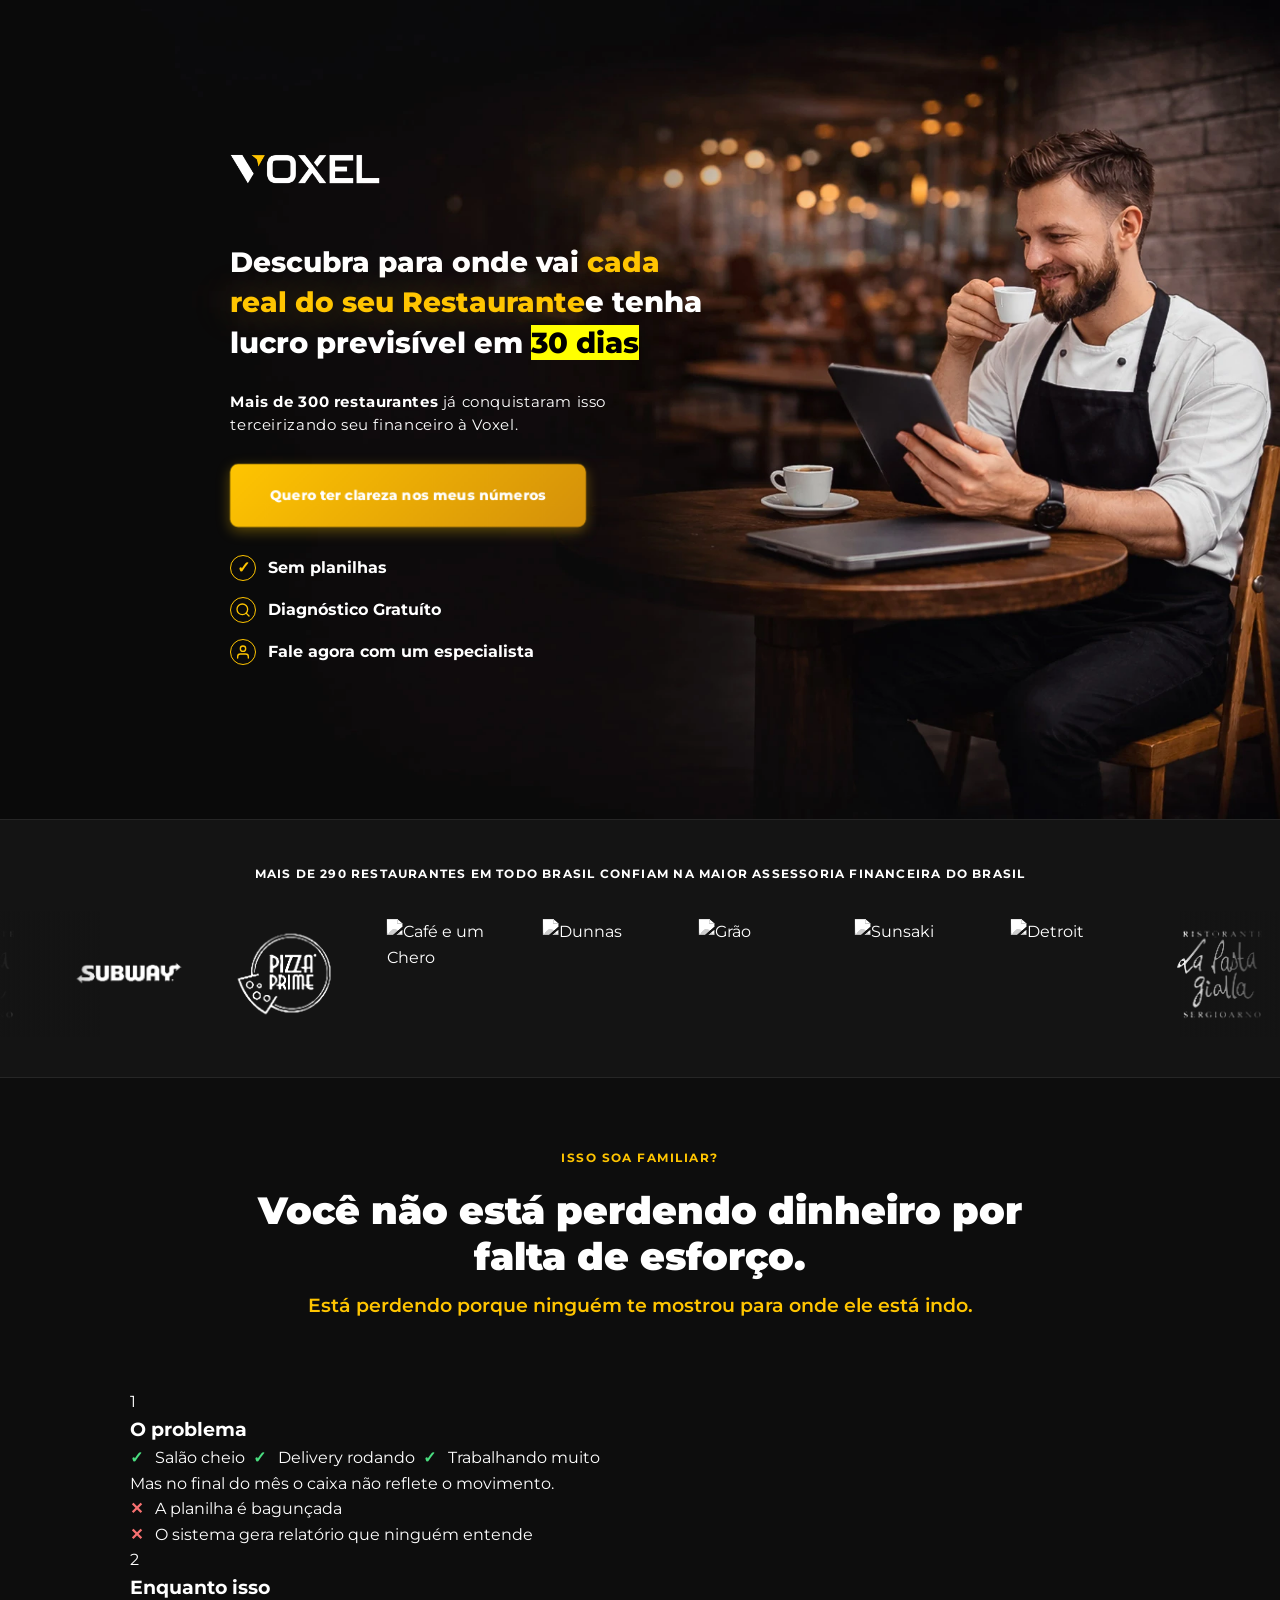
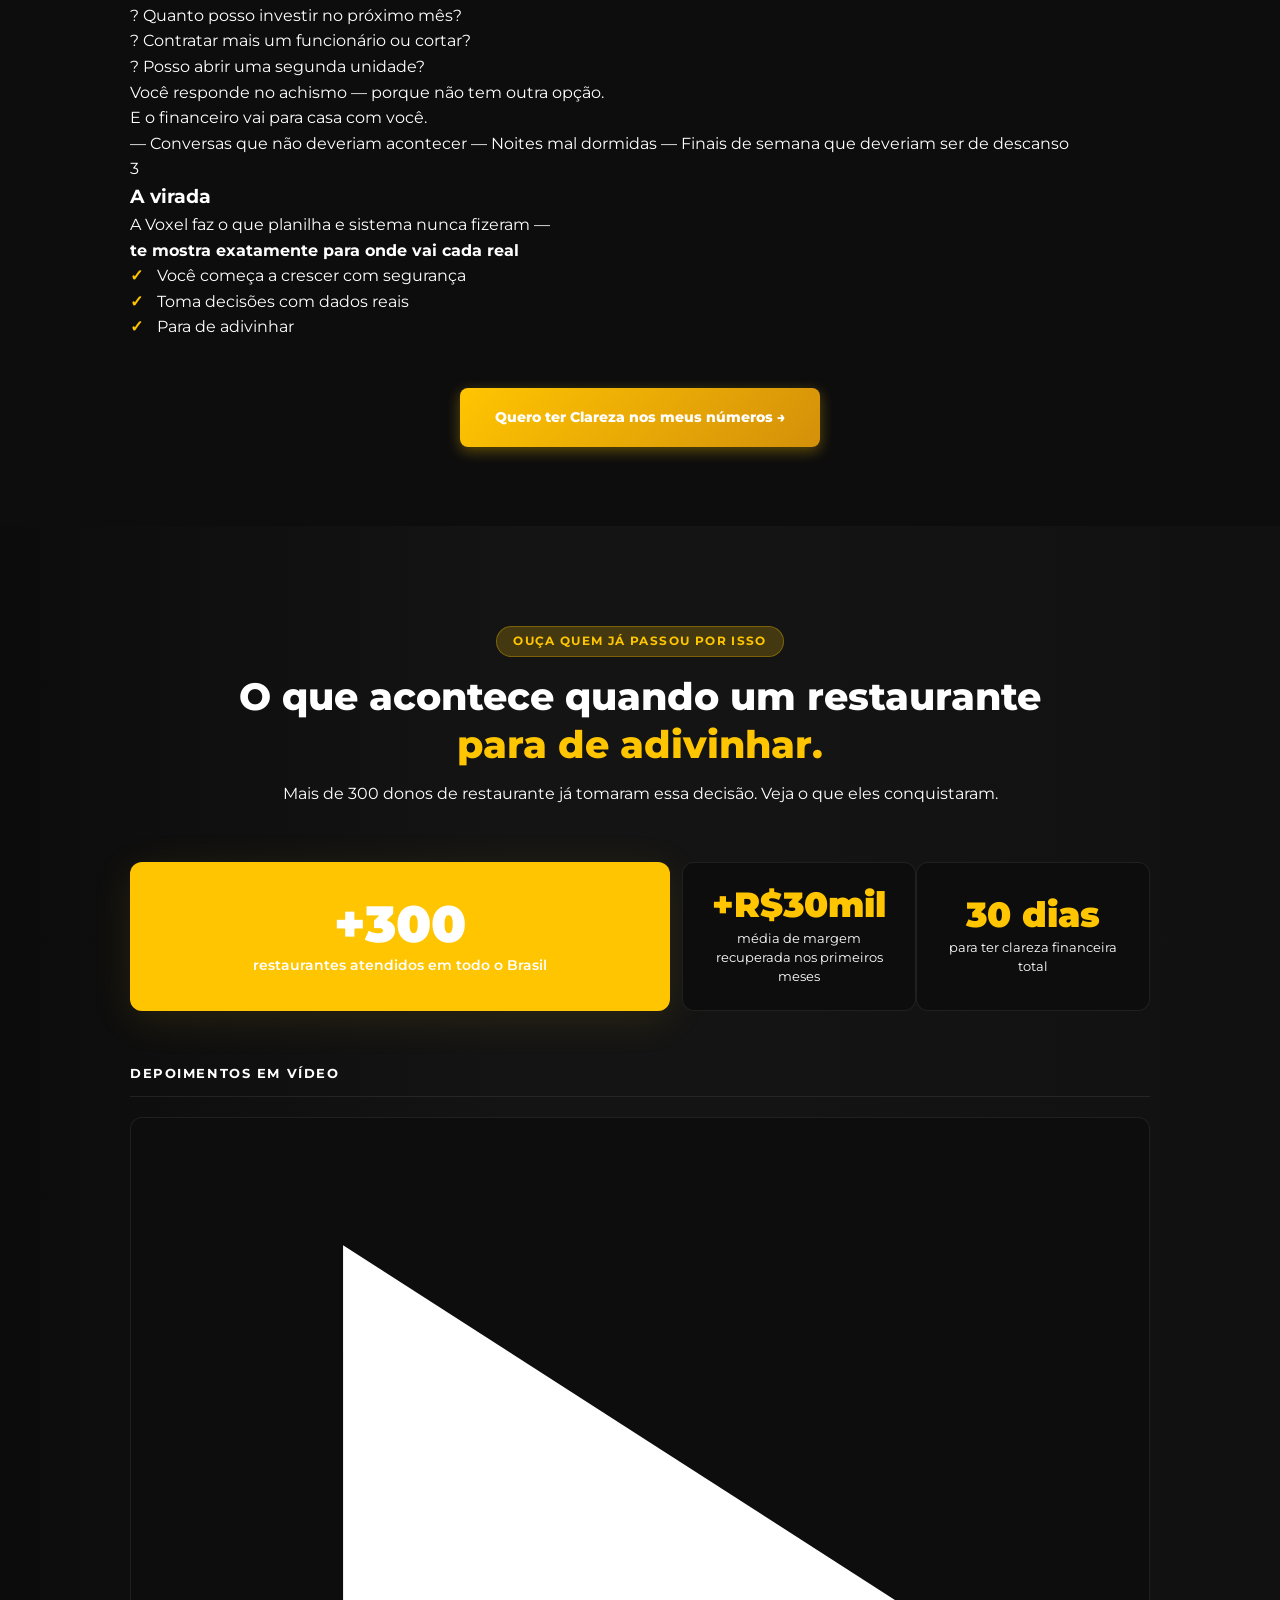
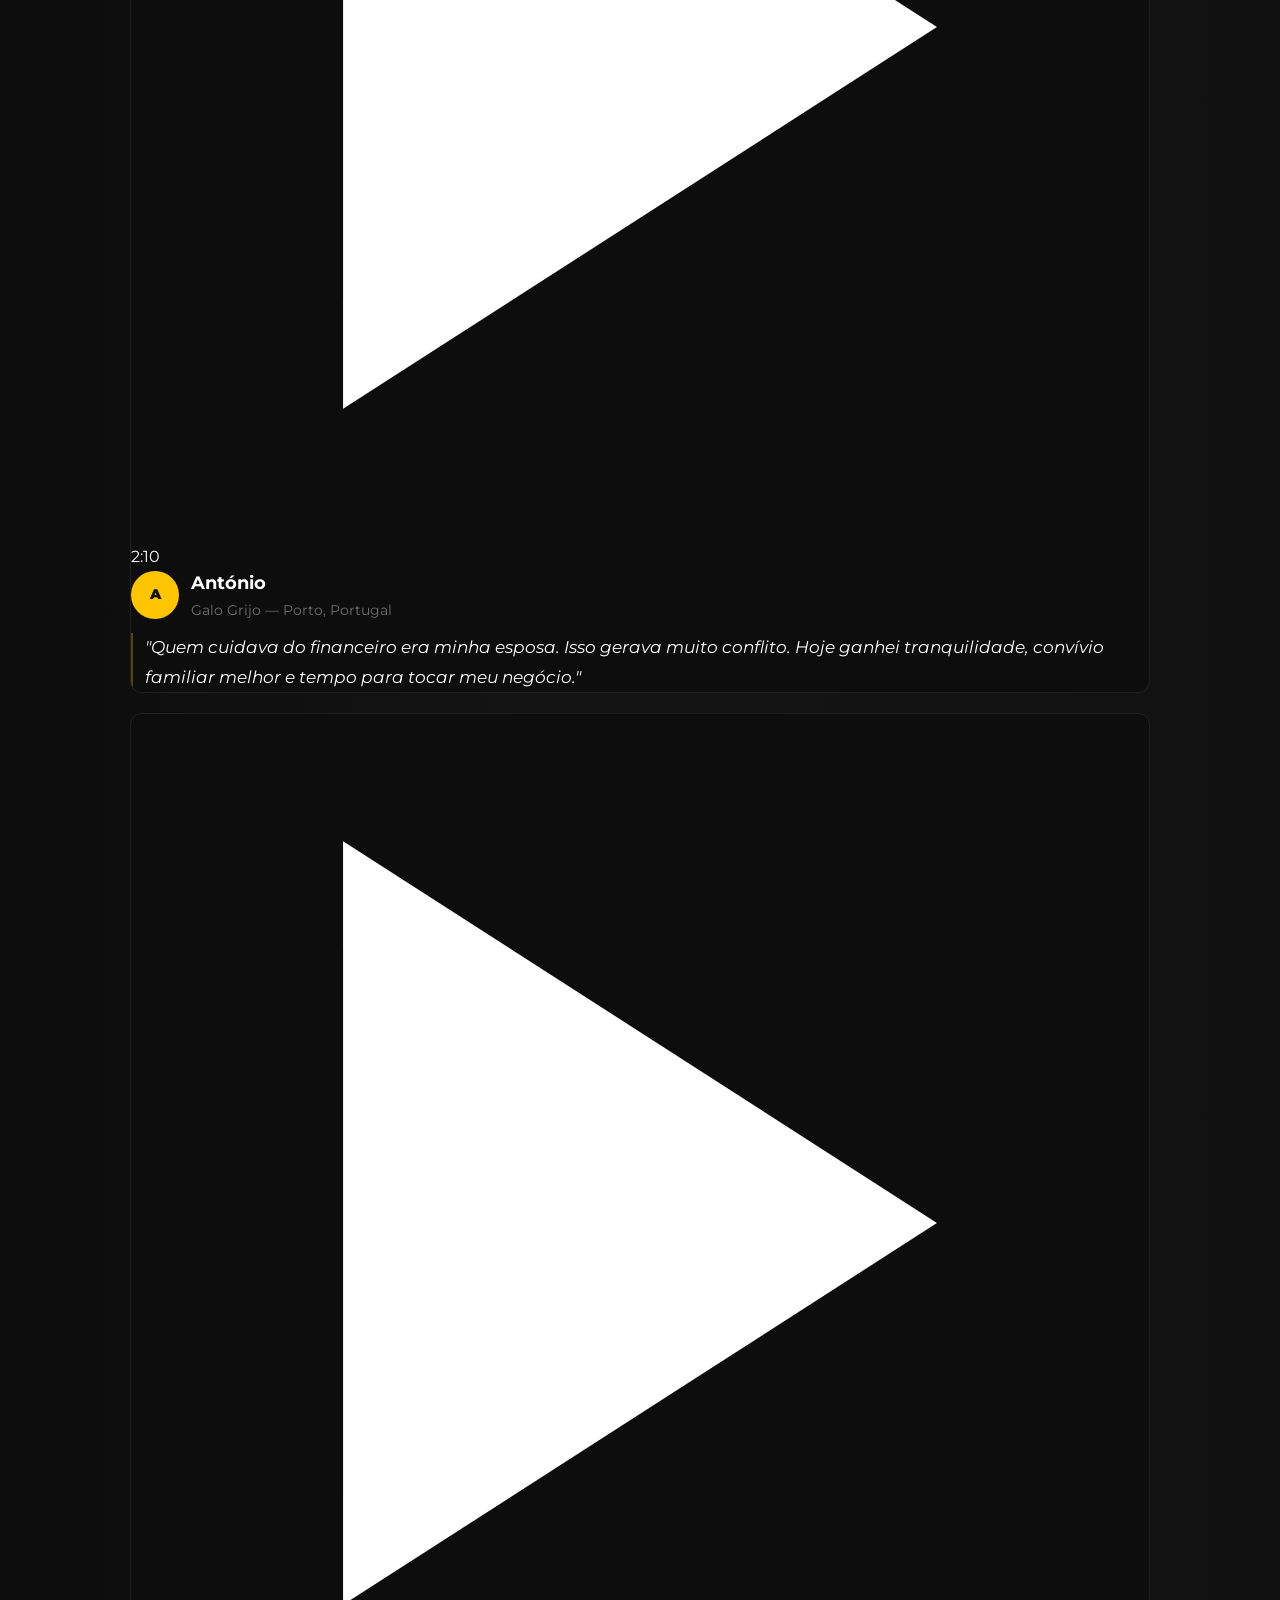
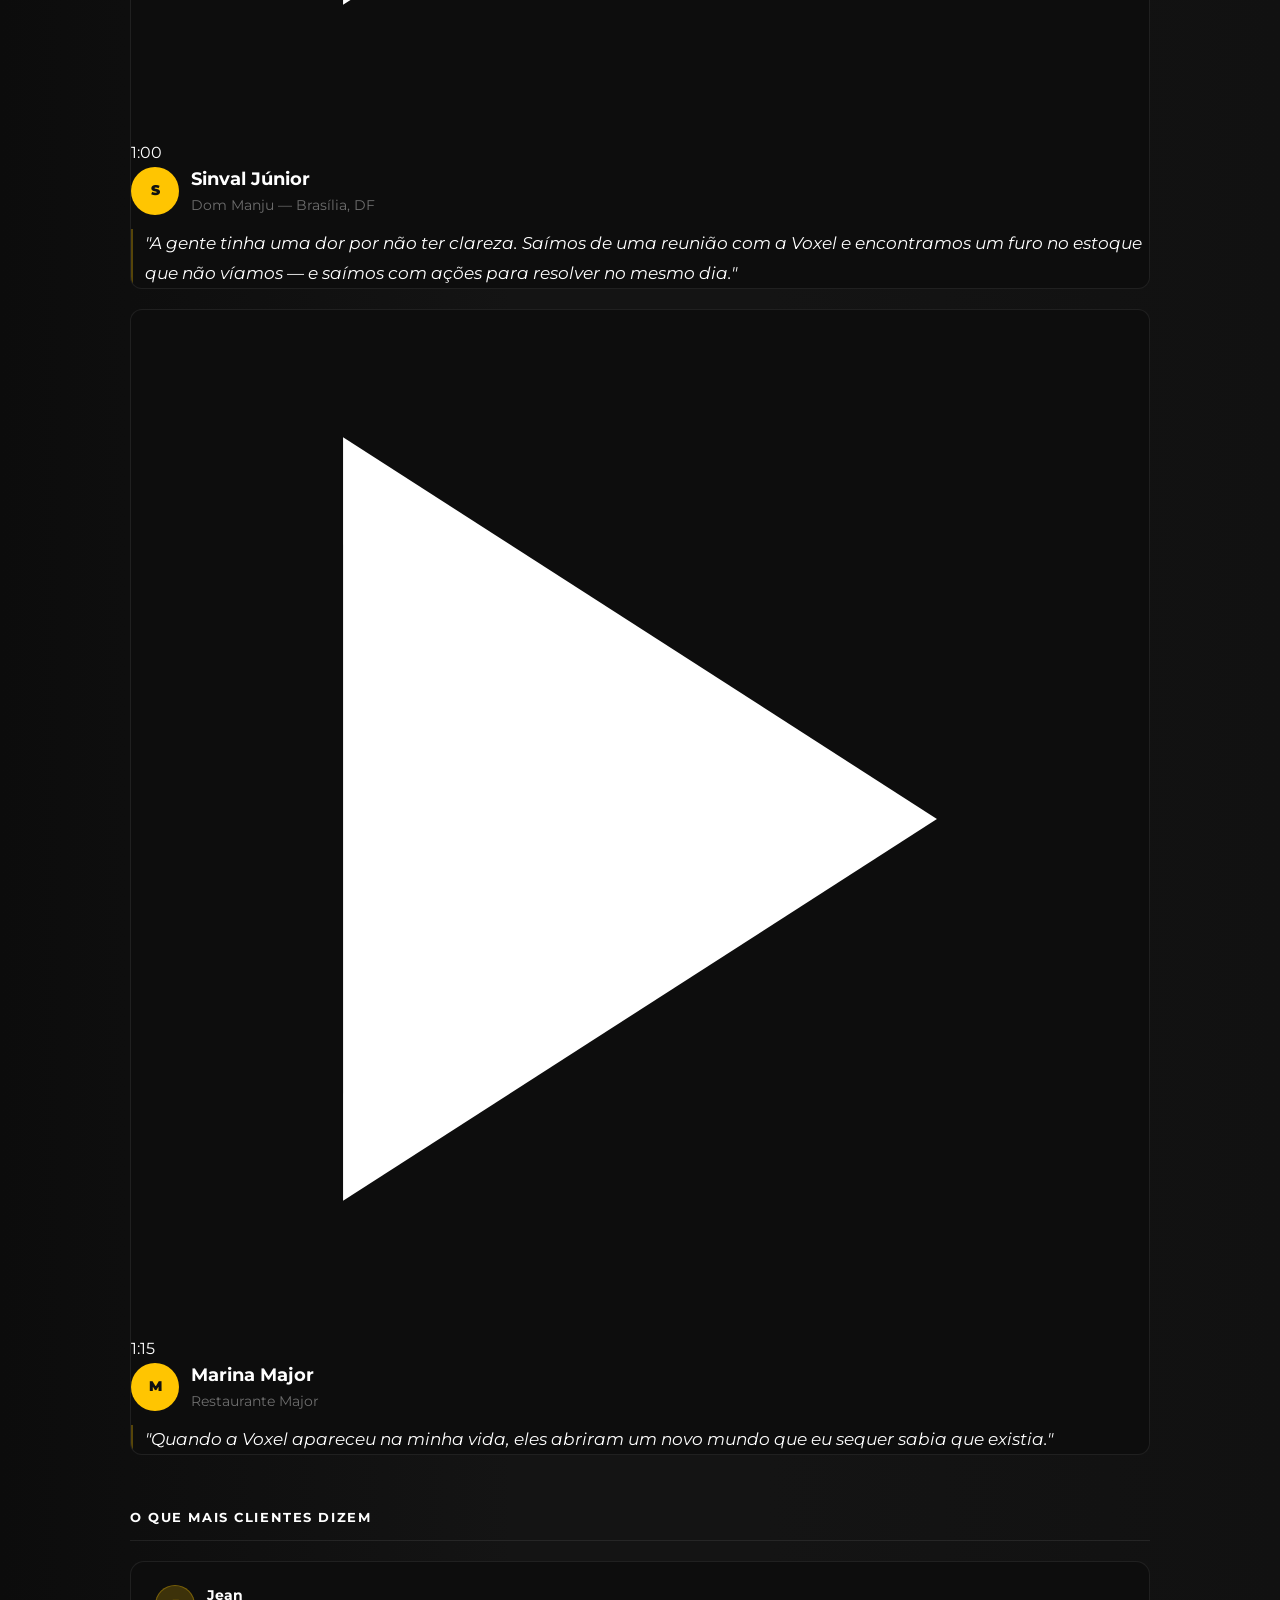
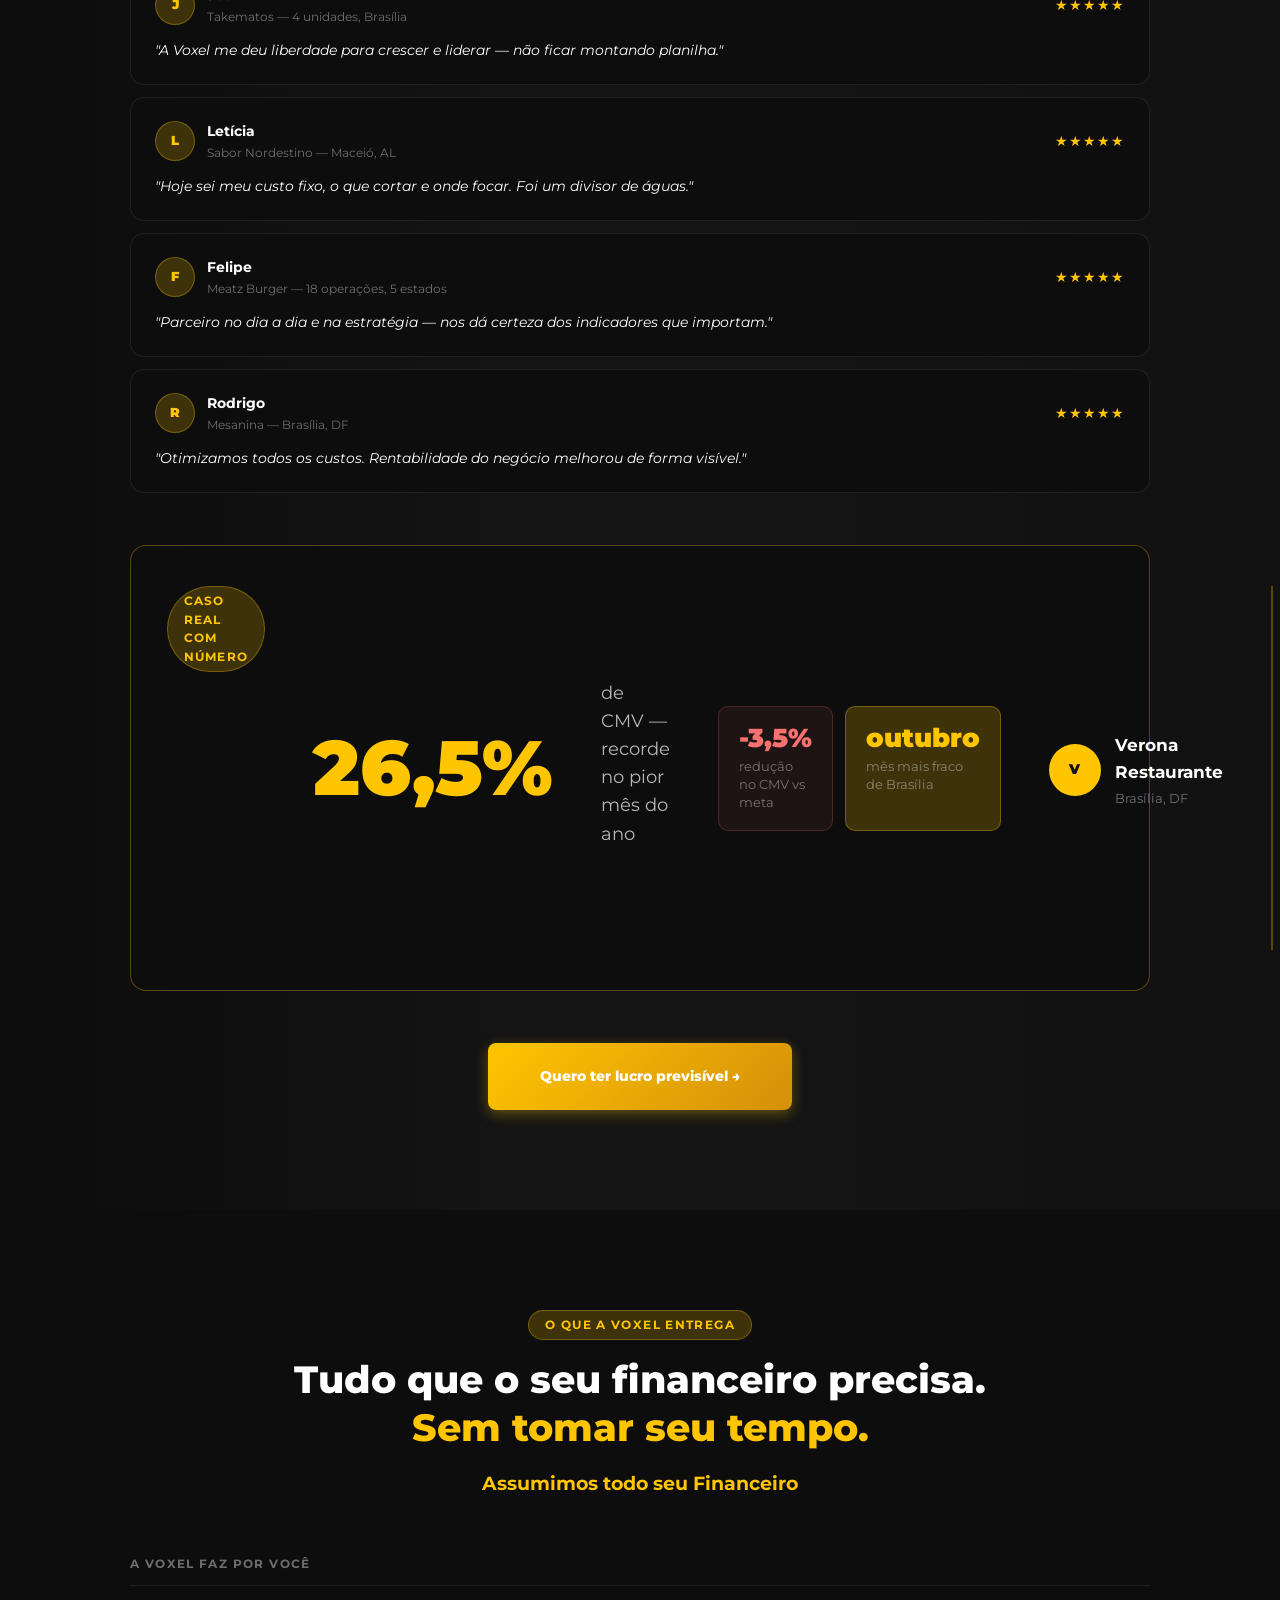
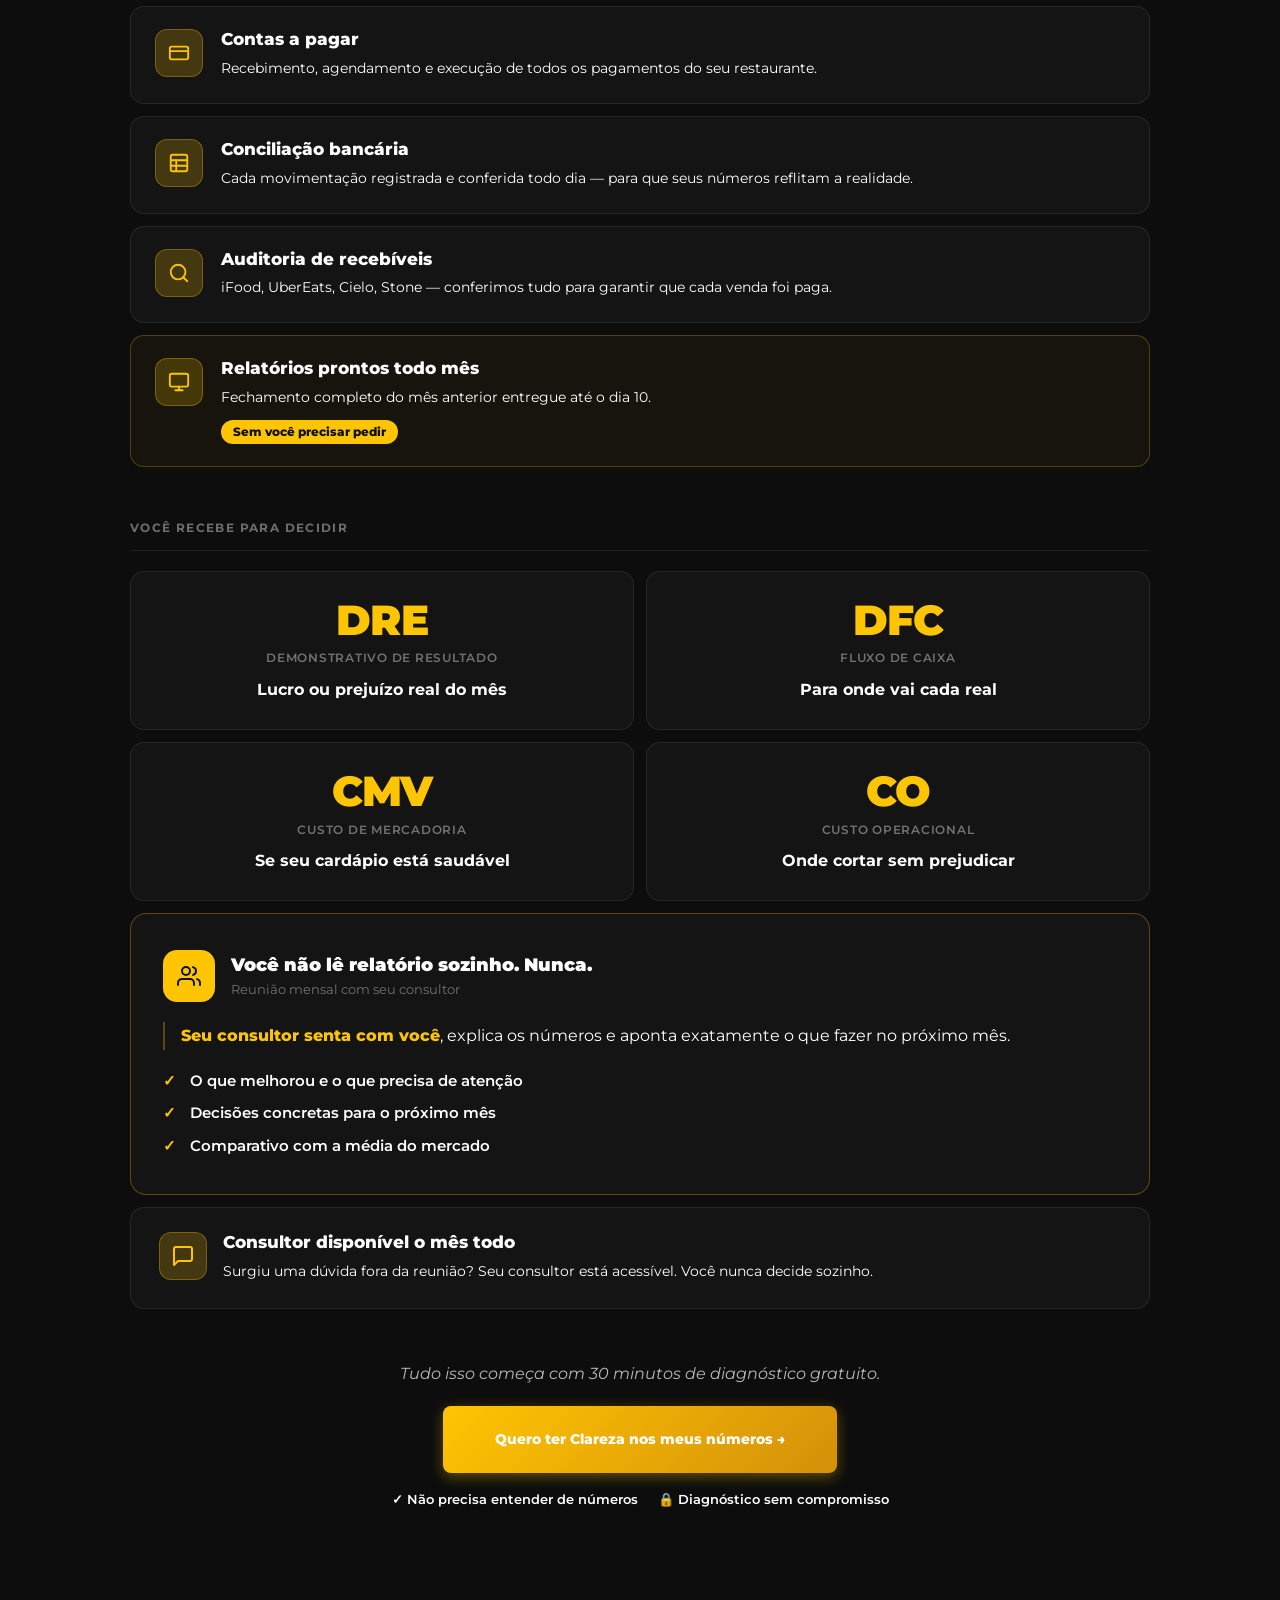
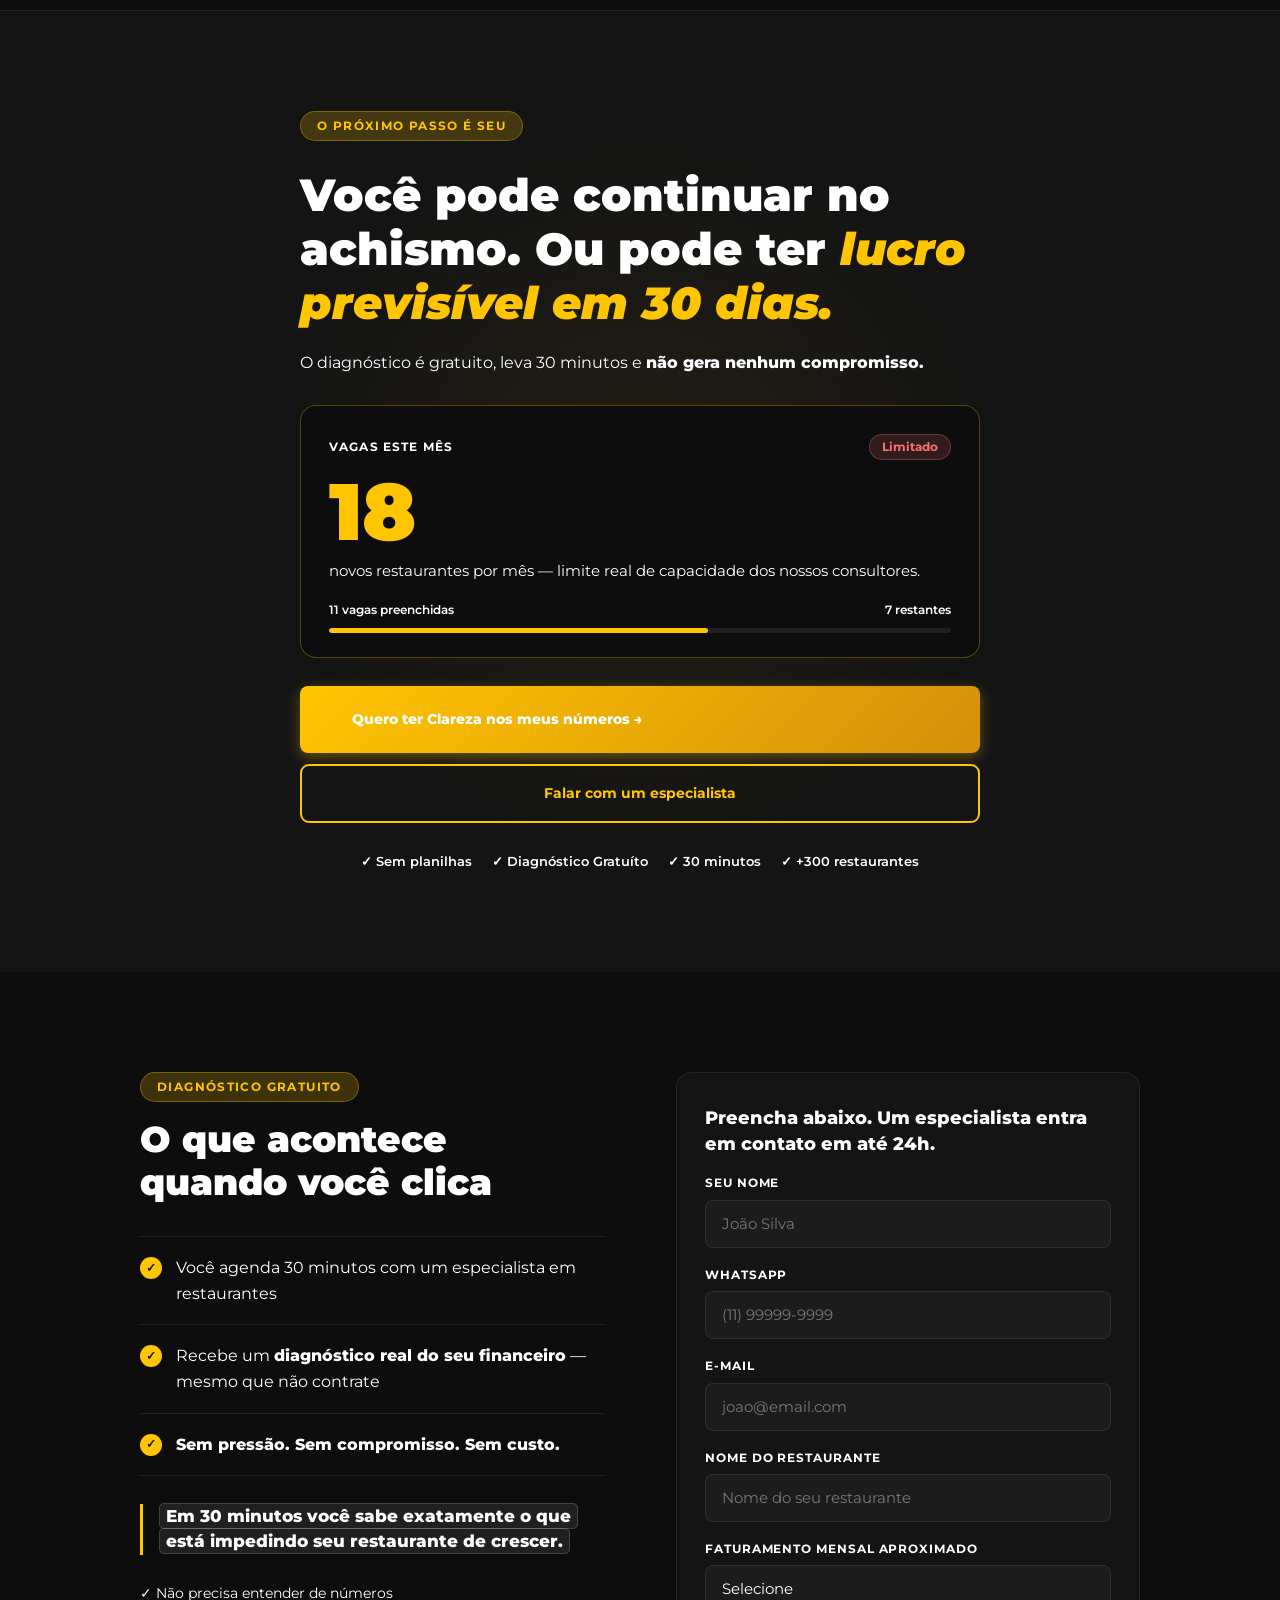
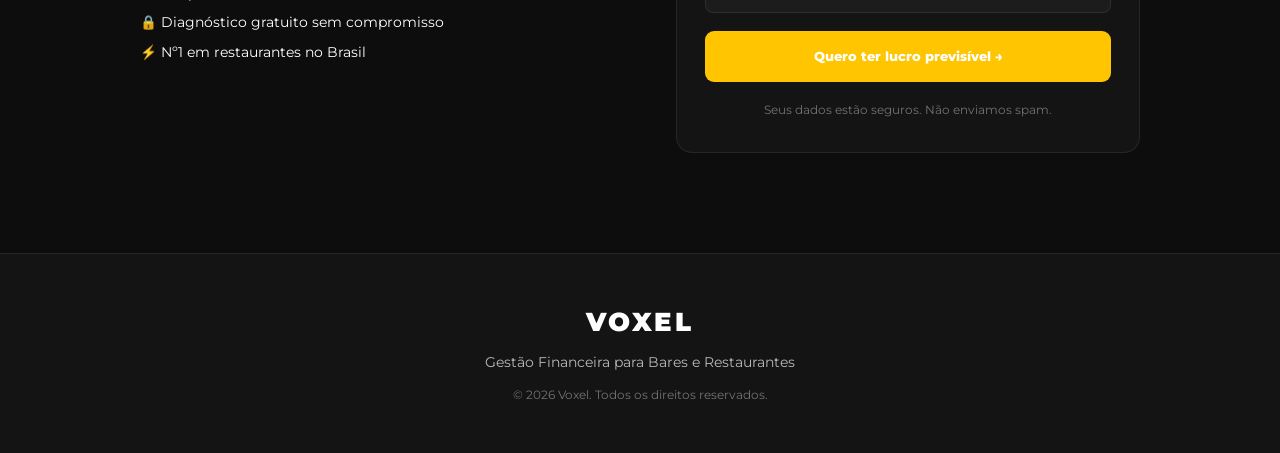
==== pv1.html @ 1bfc29b2 "Add tracking, GTM, modal and email field to pv1.html Applied all technical changes from index.html: " ====
<!DOCTYPE html>
<html lang="pt-BR">

<head>
  <meta charset="UTF-8">
  <meta name="viewport" content="width=device-width, initial-scale=1.0">
  <title>Voxel - Gestão Financeira para Restaurantes</title>
  <meta name="description"
    content="Descubra para onde vai cada real do seu restaurante e tenha lucro previsível em 30 dias.">
  <!-- PERF: preconnect — avisa o browser antes de precisar das origens -->
  <link rel="preconnect" href="https://fonts.googleapis.com">
  <link rel="preconnect" href="https://fonts.gstatic.com" crossorigin>
  <link rel="preconnect" href="https://scripts.converteai.net">
  <link rel="preconnect" href="https://images.converteai.net">
  <link rel="preconnect" href="https://cdn.converteai.net">
  <link rel="preconnect" href="https://vt-h-1.b-cdn.net">

  <link rel="stylesheet" href="index.css">
  <script src="main.js" defer></script>

  <!-- PERF: fonte fora do caminho crítico (não bloqueia render) -->
  <link rel="preload"
    href="https://fonts.googleapis.com/css2?family=Montserrat:wght@400;500;600;700;800;900&display=swap" as="style"
    onload="this.onload=null;this.rel='stylesheet'">
  <noscript>
    <link rel="stylesheet"
      href="https://fonts.googleapis.com/css2?family=Montserrat:wght@400;500;600;700;800;900&display=swap">
  </noscript>
  <!-- Google Tag Manager -->
  <script>(function(w,d,s,l,i){w[l]=w[l]||[];w[l].push({'gtm.start':
  new Date().getTime(),event:'gtm.js'});var f=d.getElementsByTagName(s)[0],
  j=d.createElement(s),dl=l!='dataLayer'?'&l='+l:'';j.async=true;j.src=
  'https://www.googletagmanager.com/gtm.js?id='+i+dl;f.parentNode.insertBefore(j,f);
  })(window,document,'script','dataLayer','GTM-WM8GT949');</script>
  <!-- End Google Tag Manager -->
</head>

<body>
  <!-- Google Tag Manager (noscript) -->
  <noscript><iframe src="https://www.googletagmanager.com/ns.html?id=GTM-WM8GT949"
  height="0" width="0" style="display:none;visibility:hidden"></iframe></noscript>
  <!-- End Google Tag Manager (noscript) -->

  <!-- Modal de Sucesso -->
  <div class="modal-sucesso" id="modal-sucesso">
    <div class="modal-sucesso__card">
      <div class="modal-sucesso__ico">✓</div>
      <h2 class="modal-sucesso__titulo">Envio concluído!</h2>
      <p class="modal-sucesso__msg">Seus dados foram enviados com sucesso.<br>Um especialista entrará em contato em menos de 10 minutos.</p>
      <button class="modal-sucesso__btn" id="modal-sucesso-fechar">Entendido</button>
    </div>
  </div>

  <!-- ============================================================
       DOBRA 1 — HERO (APROVADO — NÃO MEXA)
       Foto de fundo: f1.png (desktop) / f1-mob.png (mobile)
       ============================================================ -->
  <section class="hero" id="hero">
    <div class="hero__inner">
      <div class="hero__content">

        <!-- Logo -->
        <img src="image/logo-voxel.webp" alt="Voxel" class="hero__logo">

        <!-- Headline principal -->
        <h1 class="hero__headline">
          Descubra para onde vai <span class="hero__headline--gold">cada real do seu Restaurante</span><span
            class="hero__headline--sub">e tenha lucro previsível em <mark class="hero__mark">30 dias</mark></span>
        </h1>

        <!-- Prova social -->
        <p class="hero__proof">
          <strong>Mais de 300 restaurantes</strong> já conquistaram isso
          terceirizando seu financeiro à Voxel.
        </p>

        <!-- CTA -->
        <a href="#form" class="hero__cta" id="hero-cta">
          Quero ter clareza nos meus números
        </a>

        <!-- Selos / Bullets -->
        <ul class="hero__bullets">
          <li class="hero__bullet hero__bullet--check">
            <span class="hero__bullet-icon">✓</span>
            Sem planilhas
          </li>
          <li class="hero__bullet">
            <span class="hero__bullet-icon">
              <svg width="16" height="16" viewBox="0 0 24 24" fill="none" stroke="currentColor" stroke-width="2"
                stroke-linecap="round" stroke-linejoin="round">
                <circle cx="11" cy="11" r="8" />
                <line x1="21" y1="21" x2="16.65" y2="16.65" />
              </svg>
            </span>
            Diagnóstico Gratuíto
          </li>
          <li class="hero__bullet">
            <span class="hero__bullet-icon">
              <svg width="16" height="16" viewBox="0 0 24 24" fill="none" stroke="currentColor" stroke-width="2"
                stroke-linecap="round" stroke-linejoin="round">
                <path d="M20 21v-2a4 4 0 0 0-4-4H8a4 4 0 0 0-4 4v2" />
                <circle cx="12" cy="7" r="4" />
              </svg>
            </span>
            Fale agora com um especialista
          </li>
        </ul>

      </div>
      <div class="hero__image-col" aria-hidden="true"></div>
    </div>
  </section>
  <!-- ============================================================ -->


  <!-- ============================================================
       LOGOS BAR — Scroll infinito
       "Confiam na maior Assessoria Financeira do Brasil"
       ============================================================ -->
  <section class="logos-bar">
    <p class="logos-bar__label">Mais de 290 restaurantes em todo brasil confiam na maior Assessoria Financeira do Brasil
    </p>
    <div class="logos-tape">
      <div class="logos-tape__track" id="logoTrack">
        <div class="logos-tape__item"><img src="image/Logo - La pasta Gialla.webp" alt="La Pasta Gialla"></div>
        <div class="logos-tape__item"><img src="image/Logo - Subway.webp" alt="Subway"></div>
        <div class="logos-tape__item"><img src="image/Logo - Pizza Prime.webp" alt="Pizza Prime"></div>
        <div class="logos-tape__item"><img src="logos/cafe.png" alt="Café e um Chero"></div>
        <div class="logos-tape__item"><img src="logos/dunnas.png" alt="Dunnas"></div>
        <div class="logos-tape__item"><img src="logos/grao.png" alt="Grão"></div>
        <div class="logos-tape__item"><img src="logos/sunsaki.png" alt="Sunsaki"></div>
        <div class="logos-tape__item"><img src="logos/detroit.png" alt="Detroit"></div>
      </div>
    </div>
  </section>

  <script>
    // Carrossel infinito via JS — velocidade controlada por pixels/segundo
    (function () {
      const track = document.getElementById('logoTrack');
      if (!track) return;

      // Duplica os itens para o loop
      track.innerHTML += track.innerHTML;

      let pos = 0;
      const speed = 0.5; // px por frame — diminua para mais lento (ex: 0.3), aumente para mais rápido (ex: 1)
      const halfWidth = track.scrollWidth / 2;

      function animate() {
        pos += speed;
        if (pos >= halfWidth) pos = 0;
        track.style.transform = 'translateX(-' + pos + 'px)';
        requestAnimationFrame(animate);
      }

      animate();
    })();
  </script>
  <!-- ============================================================ -->


  <!-- ============================================================
       DOBRA 2 — DOR A PROVA
       "Isso soa familiar?"
       ============================================================ -->
  <section class="dor" id="dor">
    <div class="wrap">

      <!-- Eyebrow -->
      <p class="dor__eyebrow reveal">Isso soa familiar?</p>

      <!-- Headline da dobra -->
      <h2 class="dor__headline reveal">
        Você não está perdendo dinheiro por falta de esforço.
        <span class="dor__headline--sub">Está perdendo porque ninguém te mostrou para onde ele está indo.</span>
      </h2>

      <!-- Bloco 1: O problema -->
      <div class="dor__bloco1">
        <div class="dor__bloco-num">1</div>
        <div class="dor__bloco-body">
          <h3 class="dor__bloco-title">O problema</h3>
          <div class="dor__checks">
            <p><span class="check-green">✓</span> Salão cheio &nbsp;<span class="check-green">✓</span> Delivery rodando
              &nbsp;<span class="check-green">✓</span> Trabalhando muito</p>
          </div>
          <p class="dor__bloco-text">Mas no final do mês o caixa não reflete o movimento.</p>
          <div class="dor__negatives">
            <p><span class="x-red">✕</span> A planilha é bagunçada</p>
            <p><span class="x-red">✕</span> O sistema gera relatório que ninguém entende</p>
          </div>
        </div>
      </div>

      <!-- Bloco 2: Enquanto isso -->
      <div class="dor__bloco reveal">
        <div class="dor__bloco-num">2</div>
        <div class="dor__bloco-body">
          <h3 class="dor__bloco-title">Enquanto isso</h3>
          <div class="dor__questions">
            <p><span class="q-mark">?</span> Quanto posso investir no próximo mês?</p>
            <p><span class="q-mark">?</span> Contratar mais um funcionário ou cortar?</p>
            <p><span class="q-mark">?</span> Posso abrir uma segunda unidade?</p>
          </div>
          <p class="dor__bloco-text">Você responde no achismo — porque não tem outra opção.</p>
          <p class="dor__bloco-text">E o financeiro vai para casa com você.</p>
          <div class="dor__consequencias">
            <span>— Conversas que não deveriam acontecer</span>
            <span>— Noites mal dormidas</span>
            <span>— Finais de semana que deveriam ser de descanso</span>
          </div>
        </div>
      </div>

      <!-- Bloco 3: A virada -->
      <div class="dor__bloco dor__bloco--virada reveal">
        <div class="dor__bloco-num">3</div>
        <div class="dor__bloco-body">
          <h3 class="dor__bloco-title">A virada</h3>
          <p class="dor__bloco-text dor__bloco-text--big">
            A Voxel faz o que planilha e sistema nunca fizeram —<br>
            <strong>te mostra exatamente para onde vai cada real</strong>
          </p>
          <div class="dor__virada-checks">
            <p><span class="check-gold">✓</span> Você começa a crescer com segurança</p>
            <p><span class="check-gold">✓</span> Toma decisões com dados reais</p>
            <p><span class="check-gold">✓</span> Para de adivinhar</p>
          </div>
        </div>
      </div>

      <!-- CTA da dobra 2 -->
      <div class="dor__cta-wrap reveal">
        <a href="#form" class="cta-gold">Quero ter Clareza nos meus números →</a>
      </div>

    </div>
  </section>
  <!-- ============================================================ -->

  <!-- ============================================================
       DOBRA 3 — PROVA SOCIAL
       Estrutura: stats → vídeos com depoimento → cards texto → caso real → CTA
       ============================================================ -->
  <section class="prova" id="prova">
    <div class="wrap">

      <!-- Cabeçalho -->
      <div class="sec-hd reveal">
        <p class="sec-eyebrow">Ouça quem já passou por isso</p>
        <h2 class="sec-title">O que acontece quando um restaurante<br><em>para de adivinhar.</em></h2>
        <p class="prova__sub">Mais de 300 donos de restaurante já tomaram essa decisão. Veja o que eles conquistaram.
        </p>
      </div>

      <!-- STATS -->
      <div class="prova__stats reveal">
        <div class="prova__stat2">
          <span class="prova__stat-num">+300</span>
          <span class="prova__stat-label">restaurantes atendidos em todo o Brasil</span>
        </div>
        <div class="prova__stat-row">
          <div class="prova__stat">
            <span class="prova__stat-num">+R$30mil</span>
            <span class="prova__stat-label">média de margem recuperada nos primeiros meses</span>
          </div>
          <div class="prova__stat">
            <span class="prova__stat-num">30 dias</span>
            <span class="prova__stat-label">para ter clareza financeira total</span>
          </div>
        </div>
      </div>

      <!-- LABEL VÍDEOS -->
      <p class="prova__section-label reveal">Depoimentos em vídeo</p>

      <!-- VÍDEOS COM DEPOIMENTO -->
      <div class="prova__videos">

        <div class="pvideo reveal">
          <div class="pvideo__thumb">
            <div class="pvideo__play" aria-label="Reproduzir vídeo">
              <svg viewBox="0 0 24 24" fill="currentColor">
                <polygon points="5,3 19,12 5,21" />
              </svg>
            </div>
            <span class="pvideo__dur">2:10</span>
          </div>
          <div class="pvideo__body">
            <div class="pvideo__auth">
              <div class="pvideo__av">A</div>
              <div>
                <strong>António</strong>
                <span>Galo Grijo — Porto, Portugal</span>
              </div>
            </div>
            <blockquote class="pvideo__quote">
              "Quem cuidava do financeiro era minha esposa. Isso gerava muito conflito. Hoje ganhei tranquilidade,
              convívio familiar melhor e tempo para tocar meu negócio."
            </blockquote>
          </div>
        </div>

        <div class="pvideo reveal">
          <div class="pvideo__thumb">
            <div class="pvideo__play" aria-label="Reproduzir vídeo">
              <svg viewBox="0 0 24 24" fill="currentColor">
                <polygon points="5,3 19,12 5,21" />
              </svg>
            </div>
            <span class="pvideo__dur">1:00</span>
          </div>
          <div class="pvideo__body">
            <div class="pvideo__auth">
              <div class="pvideo__av">S</div>
              <div>
                <strong>Sinval Júnior</strong>
                <span>Dom Manju — Brasília, DF</span>
              </div>
            </div>
            <blockquote class="pvideo__quote">
              "A gente tinha uma dor por não ter clareza. Saímos de uma reunião com a Voxel e encontramos um furo no
              estoque que não víamos — e saímos com ações para resolver no mesmo dia."
            </blockquote>
          </div>
        </div>

        <div class="pvideo reveal">
          <div class="pvideo__thumb">
            <div class="pvideo__play" aria-label="Reproduzir vídeo">
              <svg viewBox="0 0 24 24" fill="currentColor">
                <polygon points="5,3 19,12 5,21" />
              </svg>
            </div>
            <span class="pvideo__dur">1:15</span>
          </div>
          <div class="pvideo__body">
            <div class="pvideo__auth">
              <div class="pvideo__av">M</div>
              <div>
                <strong>Marina Major</strong>
                <span>Restaurante Major</span>
              </div>
            </div>
            <blockquote class="pvideo__quote">
              "Quando a Voxel apareceu na minha vida, eles abriram um novo mundo que eu sequer sabia que existia."
            </blockquote>
          </div>
        </div>

      </div>

      <!-- LABEL TEXTO -->
      <p class="prova__section-label reveal">O que mais clientes dizem</p>

      <!-- CARDS DE TEXTO EMPILHADOS -->
      <div class="prova__cards">

        <div class="pcard reveal">
          <div class="pcard__top">
            <div class="pcard__auth">
              <div class="pcard__av">J</div>
              <div>
                <strong>Jean</strong>
                <span>Takematos — 4 unidades, Brasília</span>
              </div>
            </div>
            <div class="pcard__stars">★★★★★</div>
          </div>
          <p class="pcard__txt">"A Voxel me deu liberdade para crescer e liderar — não ficar montando planilha."</p>
        </div>

        <div class="pcard reveal">
          <div class="pcard__top">
            <div class="pcard__auth">
              <div class="pcard__av">L</div>
              <div>
                <strong>Letícia</strong>
                <span>Sabor Nordestino — Maceió, AL</span>
              </div>
            </div>
            <div class="pcard__stars">★★★★★</div>
          </div>
          <p class="pcard__txt">"Hoje sei meu custo fixo, o que cortar e onde focar. Foi um divisor de águas."</p>
        </div>

        <div class="pcard reveal">
          <div class="pcard__top">
            <div class="pcard__auth">
              <div class="pcard__av">F</div>
              <div>
                <strong>Felipe</strong>
                <span>Meatz Burger — 18 operações, 5 estados</span>
              </div>
            </div>
            <div class="pcard__stars">★★★★★</div>
          </div>
          <p class="pcard__txt">"Parceiro no dia a dia e na estratégia — nos dá certeza dos indicadores que importam."
          </p>
        </div>

        <div class="pcard reveal">
          <div class="pcard__top">
            <div class="pcard__auth">
              <div class="pcard__av">R</div>
              <div>
                <strong>Rodrigo</strong>
                <span>Mesanina — Brasília, DF</span>
              </div>
            </div>
            <div class="pcard__stars">★★★★★</div>
          </div>
          <p class="pcard__txt">"Otimizamos todos os custos. Rentabilidade do negócio melhorou de forma visível."</p>
        </div>

      </div>

      <!-- CASO REAL COM NÚMERO -->
      <div class="caso-real reveal">
        <div class="caso-real__badge">Caso real com número</div>
        <div class="caso-real__num">26,5%</div>
        <p class="caso-real__desc">de CMV — recorde no pior mês do ano</p>
        <div class="caso-real__row">
          <div class="caso-real__mini caso-real__mini--red">
            <span>-3,5%</span>
            <small>redução no CMV vs meta</small>
          </div>
          <div class="caso-real__mini caso-real__mini--gold">
            <span>outubro</span>
            <small>mês mais fraco de Brasília</small>
          </div>
        </div>
        <div class="caso-real__auth">
          <div class="caso-real__av">V</div>
          <div>
            <strong>Verona Restaurante</strong>
            <span>Brasília, DF</span>
          </div>
        </div>
        <blockquote class="caso-real__quote">
          "A gente conseguiu bater o melhor CMV recorde do Verona no pior mês — tanto de movimento quanto na estratégia
          de compra. Hoje temos um estudo perfeito do nosso estabelecimento."
        </blockquote>
      </div>

      <!-- CTA -->
      <div class="sec-cta reveal">
        <a href="#form" class="cta-gold cta-gold--big">Quero ter lucro previsível →</a>
      </div>

    </div>
  </section>
  <!-- ============================================================ -->
  <!-- ============================================================
       DOBRA 4 — PROPOSTA DE VALOR
       ============================================================ -->
  <section class="valor" id="valor">
    <div class="wrap">

      <!-- Cabeçalho — NÃO MEXA -->
      <div class="sec-hd reveal">
        <p class="sec-eyebrow">O que a Voxel entrega</p>
        <h2 class="sec-title">Tudo que o seu financeiro precisa.<br><em>Sem tomar seu tempo.</em></h2>
        <p class="valor__sub">Assumimos todo seu Financeiro</p>
      </div>

      <!-- ── BLOCO 1: A Voxel faz por você ── -->
      <p class="valor__section-label reveal">A Voxel faz por você</p>

      <div class="valor__lista reveal">

        <div class="vlista__item">
          <div class="vlista__ico">
            <svg width="22" height="22" viewBox="0 0 24 24" fill="none" stroke="currentColor" stroke-width="2"
              stroke-linecap="round" stroke-linejoin="round">
              <rect x="2" y="5" width="20" height="14" rx="2" />
              <line x1="2" y1="10" x2="22" y2="10" />
            </svg>
          </div>
          <div class="vlista__body">
            <strong>Contas a pagar</strong>
            <p>Recebimento, agendamento e execução de todos os pagamentos do seu restaurante.</p>
          </div>
        </div>

        <div class="vlista__item">
          <div class="vlista__ico">
            <svg width="22" height="22" viewBox="0 0 24 24" fill="none" stroke="currentColor" stroke-width="2"
              stroke-linecap="round" stroke-linejoin="round">
              <rect x="3" y="3" width="18" height="18" rx="2" />
              <line x1="3" y1="9" x2="21" y2="9" />
              <line x1="3" y1="15" x2="21" y2="15" />
              <line x1="9" y1="9" x2="9" y2="21" />
            </svg>
          </div>
          <div class="vlista__body">
            <strong>Conciliação bancária</strong>
            <p>Cada movimentação registrada e conferida todo dia — para que seus números reflitam a realidade.</p>
          </div>
        </div>

        <div class="vlista__item">
          <div class="vlista__ico">
            <svg width="22" height="22" viewBox="0 0 24 24" fill="none" stroke="currentColor" stroke-width="2"
              stroke-linecap="round" stroke-linejoin="round">
              <circle cx="11" cy="11" r="8" />
              <line x1="21" y1="21" x2="16.65" y2="16.65" />
            </svg>
          </div>
          <div class="vlista__body">
            <strong>Auditoria de recebíveis</strong>
            <p>iFood, UberEats, Cielo, Stone — conferimos tudo para garantir que cada venda foi paga.</p>
          </div>
        </div>

        <div class="vlista__item vlista__item--destaque">
          <div class="vlista__ico">
            <svg width="22" height="22" viewBox="0 0 24 24" fill="none" stroke="currentColor" stroke-width="2"
              stroke-linecap="round" stroke-linejoin="round">
              <rect x="2" y="3" width="20" height="14" rx="2" />
              <line x1="8" y1="21" x2="16" y2="21" />
              <line x1="12" y1="17" x2="12" y2="21" />
            </svg>
          </div>
          <div class="vlista__body">
            <strong>Relatórios prontos todo mês</strong>
            <p>Fechamento completo do mês anterior entregue até o dia 10.</p>
            <span class="vlista__badge">Sem você precisar pedir</span>
          </div>
        </div>

      </div>

      <!-- ── BLOCO 2: Você recebe para decidir ── -->
      <p class="valor__section-label reveal">Você recebe para decidir</p>

      <div class="valor__grid stagger">

        <div class="vcard reveal">
          <div class="vcard__sigla">DRE</div>
          <div class="vcard__label">Demonstrativo de Resultado</div>
          <div class="vcard__desc">Lucro ou prejuízo real do mês</div>
        </div>

        <div class="vcard reveal">
          <div class="vcard__sigla">DFC</div>
          <div class="vcard__label">Fluxo de Caixa</div>
          <div class="vcard__desc">Para onde vai cada real</div>
        </div>

        <div class="vcard reveal">
          <div class="vcard__sigla">CMV</div>
          <div class="vcard__label">Custo de Mercadoria</div>
          <div class="vcard__desc">Se seu cardápio está saudável</div>
        </div>

        <div class="vcard reveal">
          <div class="vcard__sigla">CO</div>
          <div class="vcard__label">Custo Operacional</div>
          <div class="vcard__desc">Onde cortar sem prejudicar</div>
        </div>

      </div>

      <!-- ── BLOCO 3: Reunião mensal ── -->
      <div class="valor__reuniao reveal">
        <div class="valor__reuniao-header">
          <div class="valor__reuniao-ico">
            <svg width="24" height="24" viewBox="0 0 24 24" fill="none" stroke="currentColor" stroke-width="2"
              stroke-linecap="round" stroke-linejoin="round">
              <path d="M17 21v-2a4 4 0 0 0-4-4H5a4 4 0 0 0-4 4v2" />
              <circle cx="9" cy="7" r="4" />
              <path d="M23 21v-2a4 4 0 0 0-3-3.87" />
              <path d="M16 3.13a4 4 0 0 1 0 7.75" />
            </svg>
          </div>
          <div>
            <strong>Você não lê relatório sozinho. Nunca.</strong>
            <span>Reunião mensal com seu consultor</span>
          </div>
        </div>
        <p class="valor__reuniao-txt">
          <strong>Seu consultor senta com você</strong>, explica os números e aponta exatamente o que fazer no próximo
          mês.
        </p>
        <ul class="valor__reuniao-checks">
          <li><span class="check-gold">✓</span> O que melhorou e o que precisa de atenção</li>
          <li><span class="check-gold">✓</span> Decisões concretas para o próximo mês</li>
          <li><span class="check-gold">✓</span> Comparativo com a média do mercado</li>
        </ul>
      </div>

      <!-- ── BLOCO 4: Consultor disponível ── -->
      <div class="valor__consultor reveal">
        <div class="valor__consultor-ico">
          <svg width="24" height="24" viewBox="0 0 24 24" fill="none" stroke="currentColor" stroke-width="2"
            stroke-linecap="round" stroke-linejoin="round">
            <path d="M21 15a2 2 0 0 1-2 2H7l-4 4V5a2 2 0 0 1 2-2h14a2 2 0 0 1 2 2z" />
          </svg>
        </div>
        <div>
          <strong>Consultor disponível o mês todo</strong>
          <p>Surgiu uma dúvida fora da reunião? Seu consultor está acessível. Você nunca decide sozinho.</p>
        </div>
      </div>

      <!-- CTA -->
      <div class="sec-cta reveal">
        <p class="valor__cta-pre">Tudo isso começa com 30 minutos de diagnóstico gratuito.</p>
        <a href="#form" class="cta-gold cta-gold--big">Quero ter Clareza nos meus números →</a>
        <div class="valor__cta-selos">
          <span>✓ Não precisa entender de números</span>
          <span>🔒 Diagnóstico sem compromisso</span>
        </div>
      </div>

    </div>
  </section>
  <!-- ============================================================ -->
  <!-- ============================================================
       DOBRA 5 — FECHAMENTO
       ============================================================ -->
  <section class="fechamento" id="fechamento">
    <div class="fechamento__glow" aria-hidden="true"></div>
    <div class="wrap">
      <div class="fechamento__inner reveal">

        <p class="fechamento__eyebrow">O próximo passo é seu</p>

        <h2 class="fechamento__hl">
          Você pode continuar no achismo. Ou pode ter <em>lucro previsível em 30 dias.</em>
        </h2>

        <p class="fechamento__sub">
          O diagnóstico é gratuito, leva 30 minutos e <strong>não gera nenhum compromisso.</strong>
        </p>

        <!-- Card vagas -->
        <div class="fechamento__vagas">
          <div class="fechamento__vagas-header">
            <span class="fechamento__vagas-label">Vagas este mês</span>
            <span class="fechamento__vagas-badge">Limitado</span>
          </div>
          <div class="fechamento__vagas-num">18</div>
          <p class="fechamento__vagas-desc">novos restaurantes por mês — limite real de capacidade dos nossos
            consultores.</p>
          <div class="fechamento__vagas-bar-wrap">
            <div class="fechamento__vagas-bar-labels">
              <span>11 vagas preenchidas</span>
              <span>7 restantes</span>
            </div>
            <div class="fechamento__vagas-bar">
              <div class="fechamento__vagas-fill"></div>
            </div>
          </div>
        </div>

        <!-- Botões -->
        <div class="fechamento__btns">
          <a href="#form" class="cta-gold cta-gold--big">
            Quero ter Clareza nos meus números →
          </a>
          <a href="https://wa.me/5596991712835" class="cta-outline" target="_blank" rel="noopener">
            Falar com um especialista
          </a>
        </div>

        <div class="fechamento__selos">
          <span>✓ Sem planilhas</span>
          <span>✓ Diagnóstico Gratuíto</span>
          <span>✓ 30 minutos</span>
          <span>✓ +300 restaurantes</span>
        </div>

      </div>
    </div>
  </section>
  <!-- ============================================================ -->

  <!-- ============================================================
     DOBRA 6 — FORMULÁRIO
     ============================================================ -->
  <section class="formulario" id="form">
    <div class="wrap">
      <div class="form__inner reveal">

        <!-- Cópia -->
        <div class="form__copy">
          <p class="fechamento__eyebrow">Diagnóstico Gratuito</p>
          <h2 class="form__hl">O que acontece quando você clica</h2>

          <ul class="form__steps">
            <li>
              <span class="form__step-icon">✓</span>
              <p>Você agenda 30 minutos com um especialista em restaurantes</p>
            </li>
            <li>
              <span class="form__step-icon">✓</span>
              <p>Recebe um <strong>diagnóstico real do seu financeiro</strong> — mesmo que não contrate</p>
            </li>
            <li>
              <span class="form__step-icon">✓</span>
              <p><strong>Sem pressão. Sem compromisso. Sem custo.</strong></p>
            </li>
          </ul>

          <p class="form__destaque"><span class="form__destaque-grip">
              Em 30 minutos você sabe exatamente o que está impedindo seu restaurante de
              crescer.</span></span>
          </p>

          <div class="form__selos">
            <span>✓ Não precisa entender de números</span>
            <span>🔒 Diagnóstico gratuito sem compromisso</span>
            <span>⚡ Nº1 em restaurantes no Brasil</span>
          </div>
        </div>

        <!-- Formulário -->
        <div class="form__side">
          <form class="form__box" action="#" method="POST">
            <p class="form__side-title">Preencha abaixo. Um especialista entra em contato em até 24h.</p>
            <div class="form__field">
              <label for="nome">Seu nome</label>
              <input type="text" id="nome" name="nome" placeholder="João Silva" required>
            </div>
            <div class="form__field">
              <label for="whatsapp">WhatsApp</label>
              <input type="tel" id="whatsapp" name="whatsapp" placeholder="(11) 99999-9999" required>
            </div>
            <div class="form__field">
              <label for="email">E-mail</label>
              <input type="email" id="email" name="email" placeholder="joao@email.com" required>
            </div>
            <div class="form__field">
              <label for="restaurante">Nome do restaurante</label>
              <input type="text" id="restaurante" name="restaurante" placeholder="Nome do seu restaurante" required>
            </div>
            <div class="form__field">
              <label for="faturamento">Faturamento mensal aproximado</label>
              <select id="faturamento" name="faturamento" required>
                <option value="" disabled selected>Selecione</option>
                <option>Até R$ 30.000</option>
                <option>R$ 30.000 – R$ 100.000</option>
                <option>R$ 100.000 – R$ 300.000</option>
                <option>Acima de R$ 300.000</option>
              </select>
            </div>
            <button type="submit" class="form__btn">
              Quero ter lucro previsível →
            </button>
            <p class="form__disclaimer">Seus dados estão seguros. Não enviamos spam.</p>
          </form>
        </div>

      </div>
    </div>
  </section>
  <!-- ============================================================ -->
  <!-- ============================================================
       RODAPÉ — Logo + tagline
       ============================================================ -->
  <footer class="rodape">
    <div class="wrap">
      <div class="rodape__inner">
        <div class="rodape__logo-text">VOXEL</div>
        <p class="rodape__tagline">Gestão Financeira para Bares e Restaurantes</p>
        <p class="rodape__copy">© 2026 Voxel. Todos os direitos reservados.</p>
      </div>
    </div>
  </footer>
  <!-- ============================================================ -->



  <!-- ============================================================
       JS — FAQ accordion + Scroll reveal
       ============================================================ -->
  <script>
    var obs = new IntersectionObserver(function (entries) {
      entries.forEach(function (e) {
        if (e.isIntersecting) { e.target.classList.add('visible'); obs.unobserve(e.target); }
      });
    }, { threshold: 0.1 });
    document.querySelectorAll('.reveal').forEach(function (el) { obs.observe(el); });
  </script>

  <script>
    // — Helpers —
    function getCookie(name) {
      var match = document.cookie.match(new RegExp('(^| )' + name + '=([^;]+)'));
      return match ? decodeURIComponent(match[2]) : null;
    }

    function getUrlParam(param) {
      var url = new URL(window.location.href);
      return url.searchParams.get(param) || null;
    }

    // — Captura geolocalização em background —
    var userLocation = {};
    if (navigator.geolocation) {
      navigator.geolocation.getCurrentPosition(function (pos) {
        userLocation.latitude = pos.coords.latitude;
        userLocation.longitude = pos.coords.longitude;
      }, function () {
        userLocation.latitude = null;
        userLocation.longitude = null;
      });
    }

    // — Fallback: IP geolocation via API gratuita —
    fetch('https://ipapi.co/json/')
      .then(function (r) { return r.json(); })
      .then(function (data) {
        userLocation.ip = data.ip || null;
        userLocation.city = data.city || null;
        userLocation.region = data.region || null;
        userLocation.country = data.country_name || null;
        userLocation.latitude = userLocation.latitude || data.latitude || null;
        userLocation.longitude = userLocation.longitude || data.longitude || null;
      })
      .catch(function () {});

    // — Form submit → dataLayer (dispara apenas 1x) —
    var formBox = document.querySelector('.form__box');
    var formJaEnviado = false;
    if (formBox) {
      formBox.addEventListener('submit', function (e) {
        e.preventDefault();
        if (formJaEnviado) return;
        formJaEnviado = true;

        var nome = document.getElementById('nome').value;
        var whatsapp = document.getElementById('whatsapp').value;
        var email = document.getElementById('email').value;
        var restaurante = document.getElementById('restaurante').value;
        var faturamento = document.getElementById('faturamento').value;

        // Facebook cookies
        var fbc = getCookie('_fbc') || getUrlParam('fbclid');
        var fbp = getCookie('_fbp');

        window.dataLayer = window.dataLayer || [];
        window.dataLayer.push({
          event: 'form_submit',
          form_name: 'formulario_diagnostico',
          user_data: {
            nome: nome,
            whatsapp: whatsapp,
            email: email,
            restaurante: restaurante,
            faturamento: faturamento
          },
          location: {
            ip: userLocation.ip || null,
            city: userLocation.city || null,
            region: userLocation.region || null,
            country: userLocation.country || null,
            latitude: userLocation.latitude || null,
            longitude: userLocation.longitude || null
          },
          facebook: {
            fbc: fbc || null,
            fbp: fbp || null
          },
          page_url: window.location.href,
          page_referrer: document.referrer || null,
          user_agent: navigator.userAgent
        });

        // Enviar dados para webhook
        fetch('https://n8nwebhook.lnzn8n.site/webhook/mql-naoseioq', {
          method: 'POST',
          headers: { 'Content-Type': 'application/json' },
          body: JSON.stringify({
            nome: nome,
            whatsapp: whatsapp,
            email: email,
            restaurante: restaurante,
            faturamento: faturamento,
            location: {
              ip: userLocation.ip || null,
              city: userLocation.city || null,
              region: userLocation.region || null,
              country: userLocation.country || null
            },
            facebook: {
              fbc: fbc || null,
              fbp: fbp || null
            },
            page_url: window.location.href,
            page_referrer: document.referrer || null,
            user_agent: navigator.userAgent
          })
        });

        // Exibir modal de sucesso
        var modal = document.getElementById('modal-sucesso');
        if (modal) modal.classList.add('ativo');

        // Limpar formulário
        formBox.reset();
      });
    }

    // Fechar modal
    var btnFechar = document.getElementById('modal-sucesso-fechar');
    var modalEl = document.getElementById('modal-sucesso');
    if (btnFechar) {
      btnFechar.addEventListener('click', function () {
        modalEl.classList.remove('ativo');
      });
    }
    if (modalEl) {
      modalEl.addEventListener('click', function (e) {
        if (e.target === modalEl) modalEl.classList.remove('ativo');
      });
    }
  </script>

</body>

</html>
---- index.css ----
/* ================================================================
   VOXEL — index.css  (optimized for Lighthouse 90+)
   Design: preto | branco | amarelo #ffc501
   Fonte: Montserrat (carregada via <link> no HTML — não mais @import)
   ================================================================ */

/* ================================================================
   TOKENS
   ================================================================ */
:root {
  --gold: #ffc501;
  --gold-20: rgba(255, 197, 1, .20);
  --gold-35: rgba(255, 197, 1, .35);
  --gold-bd: rgba(255, 197, 1, .30);
  --bg: #0d0d0d;
  --bg2: #141414;
  --bg3: #1c1c1c;
  --bd: rgba(255, 255, 255, .08);
  --white: #ffffff;
  --w70: rgba(255, 255, 255, .70);
  --w40: rgba(255, 255, 255, .40);
  --font: 'Montserrat', sans-serif;
  --ease: 0.25s ease;
}

/* ================================================================
   RESET
   ================================================================ */
*,
*::before,
*::after {
  margin: 0;
  padding: 0;
  box-sizing: border-box;
}

html {
  scroll-behavior: smooth;
  -webkit-font-smoothing: antialiased;
}

body {
  font-family: var(--font);
  background: var(--bg);
  color: var(--white);
  overflow-x: hidden;
  line-height: 1.6;
}

img {
  max-width: 100%;
  height: auto;
  display: block;
}

a {
  text-decoration: none;
  color: inherit;
}

ul {
  list-style: none;
}

button {
  cursor: pointer;
  border: none;
  background: none;
  font-family: var(--font);
}

/* ── Wrapper ──────────────────────────────────────────────────── */
.wrap {
  width: 100%;
  max-width: 1100px;
  margin: 0 auto;
  padding: 0 40px;
}

/* ── Componentes de seção reutilizáveis ───────────────────────── */
.sec-hd {
  text-align: center;
  margin-bottom: 56px;
}

.sec-eyebrow {
  display: inline-block;
  background: var(--gold-20);
  color: var(--gold);
  border: 1px solid var(--gold-bd);
  font-size: .72rem;
  font-weight: 700;
  letter-spacing: .12em;
  text-transform: uppercase;
  padding: 5px 16px;
  border-radius: 999px;
  margin-bottom: 16px;
}

.sec-title {
  font-size: clamp(1.8rem, 3vw, 2.6rem);
  font-weight: 800;
  color: var(--white);
  line-height: 1.25;
}

.sec-title2 {
  font-size: clamp(1.7rem, 3vw, 1.8rem);
  font-weight: 600;
  color: #ffc501;
  line-height: 1.25;
  margin-top: 12px;
}

.sec-title em {
  color: var(--gold);
  font-style: normal;
}

.sec-cta {
  text-align: center;
  margin-top: 52px;
}

/* ── CTA global — botão dourado ─────────────────────────────────
   PERF: will-change:transform declara ao browser que só o transform
         muda — cria layer GPU, evita repaint a cada frame do pulse.
   ───────────────────────────────────────────────────────────── */
.cta-gold {
  display: inline-block;
  background: linear-gradient(135deg, var(--gold) 0%, #d4900a 100%);
  color: #ffffff;
  font-weight: 800;
  font-size: 1.1vw;
  padding: 18px 35px;
  border-radius: 8px;
  width: fit-content;
  box-shadow: 0 4px 14px var(--gold-35);
  transition: transform .18s ease, box-shadow .18s ease;
  will-change: transform;
  /* ← GPU layer */
  animation: heroPulse 2.5s ease 1.2s infinite;
}

.cta-gold:hover {
  background: #ffce30;
  transform: translateY(-2px);
  box-shadow: 0 8px 28px var(--gold-35);
  animation: none;
}

.cta-gold--big {
  padding: 22px 52px;
}

.cta-outline {
  display: inline-flex;
  align-items: center;
  gap: 10px;
  background: transparent;
  color: var(--gold);
  border: 2px solid var(--gold);
  padding: 16px 40px;
  border-radius: 9px;
  font-weight: 700;
  font-size: 1.1vw;
  transition: all var(--ease);
}

.cta-outline:hover {
  background: var(--gold-20);
  transform: translateY(-2px);
}

/* ── Animações ────────────────────────────────────────────────── */
@keyframes heroFadeUp {
  from {
    opacity: 0;
    transform: translateY(28px);
  }

  to {
    opacity: 1;
    transform: translateY(0);
  }
}

/* PERF FIX: animação usa apenas transform:scale (100% compositable).
   Antes usava box-shadow no keyframe — isso forçava repaint a cada
   frame. Agora o box-shadow fica estático no elemento e só o scale
   anima na GPU sem tocar no layout.                              */
@keyframes heroPulse {

  0%,
  100% {
    transform: scale(1);
  }

  50% {
    transform: scale(1.018);
  }
}

@keyframes scrollTape {
  0% {
    transform: translateX(0);
  }

  100% {
    transform: translateX(-50%);
  }
}

@keyframes waPulse {

  0%,
  100% {
    transform: scale(1);
  }

  50% {
    transform: scale(1.07);
  }
}

/* ── Scroll reveal ────────────────────────────────────────────── */
.reveal {
  opacity: 0;
  transform: translateY(26px);
  transition: opacity .7s cubic-bezier(.16, 1, .3, 1), transform .7s cubic-bezier(.16, 1, .3, 1);
}

.reveal.visible {
  opacity: 1;
  transform: translateY(0);
}

.stagger>.reveal:nth-child(1) {
  transition-delay: 0ms;
}

.stagger>.reveal:nth-child(2) {
  transition-delay: 90ms;
}

.stagger>.reveal:nth-child(3) {
  transition-delay: 180ms;
}

.stagger>.reveal:nth-child(4) {
  transition-delay: 270ms;
}

@media (prefers-reduced-motion: reduce) {

  *,
  *::before,
  *::after {
    animation-duration: .01ms !important;
    transition-duration: .01ms !important;
  }

  .reveal {
    opacity: 1;
    transform: none;
  }
}


/* ================================================================
   HERO — APROVADO / NÃO MEXA
   ================================================================ */
.hero {
  position: relative;
  min-height: 91vh;
  display: flex;
  align-items: center;
  background-image: url('image/f1.webp');
  background-size: cover;
  background-position: center right;
  background-repeat: no-repeat;
  background-color: #1a1a1a;
}

.hero__inner {
  position: relative;
  z-index: 1;
  display: grid;
  grid-template-columns: 1fr 1fr;
  width: 100%;
  max-width: 100%;
  padding-top: 120px;
  padding-bottom: 120px;
  padding-left: 18%;
  padding-right: 90px;
  align-items: center;
  min-height: 91vh;
  box-sizing: border-box;
}

.hero__image-col {}

.hero__content {
  display: flex;
  flex-direction: column;
  gap: 28px;
  animation: heroFadeUp .8s ease both;
}

.hero__logo {
  width: 150px;
  padding-bottom: 30px;
}

.hero__headline {
  font-family: var(--font);
  font-weight: 800;
  font-size: 2.2vw;
  color: var(--white);
  line-height: 1.38;
  margin: 0;
}

.hero__headline--gold {
  font-size: 2.2vw;
  color: var(--gold);
  font-weight: 800;
  text-shadow: 0 0 40px rgba(255, 197, 1, .4);
}

.hero__headline--sub {
  font-size: 2.3vw;
  font-weight: 800;
  color: var(--white);
}

.hero__marca {
  font-weight: 800;
  color: var(--white);
  background: none;
  -webkit-text-fill-color: var(--white);
  text-decoration: none;
}

.hero__proof {
  font-size: 1.2vw;
  color: var(--white);
  line-height: 1.45;
  margin: 0;
  padding-right: 90px;
  letter-spacing: .04em;
}

.hero__proof strong {
  color: var(--white);
}

/* PERF: will-change avisa a GPU com antecedência */
.hero__cta {
  display: inline-block;
  background: linear-gradient(135deg, var(--gold) 0%, #d4900a 100%);
  color: #ffffff;
  font-weight: 800;
  font-size: 1.1vw;
  padding: 20px 40px;
  border-radius: 8px;
  width: fit-content;
  box-shadow: 0 4px 14px var(--gold-35);
  transition: transform .18s ease, box-shadow .18s ease;
  will-change: transform;
  /* ← GPU layer */
  animation: heroPulse 2.5s ease 1.2s infinite;
}

.hero__cta:hover {
  transform: translateY(-2px) scale(1.02);
  box-shadow: 0 8px 36px rgba(219, 169, 5, 0.6);
  animation: none;
}

.hero__bullets {
  list-style: none;
  padding: 0;
  margin: 0;
  display: flex;
  flex-direction: column;
  gap: 16px;
}

.hero__bullet {
  display: flex;
  align-items: center;
  gap: 12px;
  color: var(--white);
  font-size: 1rem;
  font-weight: 700;
}

.hero__bullet-icon {
  display: flex;
  align-items: center;
  justify-content: center;
  width: 26px;
  height: 26px;
  border-radius: 50%;
  border: 1.5px solid var(--gold);
  flex-shrink: 0;
  font-size: 1rem;
  color: var(--gold);
}

@media (max-width: 768px) {
  .hero__content {
    align-items: center;
    text-align: center;
  }

  .hero__headline {
    align-items: center;
  }

  .hero__proof {
    text-align: center;
  }

  .hero__bullets {
    align-items: center;
  }

  .marca {
    background: none;
    color: inherit;
  }

  .hero__marca {
    background: none;
    -webkit-text-fill-color: var(--white);
    display: inline;
  }
}


/* ================================================================
   LOGOS BAR — Scroll infinito
   ================================================================ */
.logos-bar {
  background: var(--bg2);
  border-top: 1px solid var(--bd);
  border-bottom: 1px solid var(--bd);
  padding: 44px 0 40px;
}

.logos-bar__label {
  text-align: center;
  font-size: 0.94vw;
  font-weight: 700;
  letter-spacing: .1em;
  text-transform: uppercase;
  color: #ffffff;
  margin-bottom: 28px;
}

.logos-tape {
  overflow: hidden;
  position: relative;
  padding: 8px 0;
}

.logos-tape::before,
.logos-tape::after {
  content: '';
  position: absolute;
  top: 0;
  bottom: 0;
  width: 100px;
  z-index: 2;
  pointer-events: none;
}

.logos-tape::before {
  left: 0;
  background: linear-gradient(90deg, var(--bg2), transparent);
}

.logos-tape::after {
  right: 0;
  background: linear-gradient(270deg, var(--bg2), transparent);
}

.logos-tape__track {
  display: flex;
  gap: 46px;
  width: max-content;
}

.logos-tape__item {
  display: flex;
  align-items: center;
  justify-content: center;
  flex-shrink: 0;
  width: 110px;
  height: 110px;
  overflow: hidden;
}

.logos-tape__item img {
  width: 100%;
  height: 100%;
  object-fit: cover;
  filter: grayscale(1) brightness(1.4);
  transition: filter var(--ease);
}

.logos-tape__item:hover img {
  filter: grayscale(0) brightness(1);
}

.pulse-stat {
  display: flex;
  align-items: center;
  gap: 10px;
  font-size: 0.95rem;
  color: #ccc;
  margin-top: 24px;
  justify-content: center;
}

.pulse-stat strong {
  color: #fff;
  font-weight: 700;
}

.pulse-dot {
  display: inline-block;
  width: 10px;
  height: 10px;
  border-radius: 50%;
  background: #f5c518;
  flex-shrink: 0;
  animation: breathe-dot 3s ease-in-out infinite;
}

@keyframes breathe-dot {

  0%,
  100% {
    opacity: 1;
  }

  50% {
    opacity: 0.2;
  }
}


/* ================================================================
   DOBRA 2 — DOR
   ================================================================ */
.dor {
  background: var(--bg);
  padding: 70px 40px 80px;
}

.dor__eyebrow {
  text-align: center;
  font-size: .78rem;
  font-weight: 700;
  letter-spacing: .12em;
  text-transform: uppercase;
  color: var(--gold);
  margin-bottom: 20px;
}

.dor__headline {
  text-align: center;
  font-size: clamp(1.8rem, 3vw, 2.6rem);
  font-weight: 900;
  color: var(--white);
  line-height: 1.2;
  max-width: 820px;
  margin: 0 auto 72px;
}

.dor__headline--gold {
  color: var(--gold);
  font-style: normal;
  text-shadow: 0 0 30px rgba(255, 197, 1, .3);
}

.dor__headline--sub {
  display: block;
  font-size: clamp(1rem, 1.6vw, 1.2rem);
  font-weight: 600;
  color: var(--gold);
  margin-top: 14px;
}

/* ================================================================
   DOBRA 2 — CARDS VERTICAIS
   ================================================================ */
.dor__cards-wrap {
  display: flex;
  flex-direction: column;
  gap: 40px;
  align-items: center;
  width: 100%;
}

.dor__card {
  width: 100%;
  max-width: 420px;
  border-radius: 20px;
  padding: 44px 20px 32px;
  display: flex;
  flex-direction: column;
  align-items: center;
  text-align: center;
  position: relative;
}

.dor__card--problema {
  background: linear-gradient(180deg, #150303 0%, #0a0101 100%);
  border: 1px solid #5a1515;
}

.dor__card--cinza {
  background: linear-gradient(180deg, #141414 0%, #090909 100%);
  border: 1px solid #222222;
}

.dor__card--virada {
  background: linear-gradient(180deg, #081a0f 0%, #040e09 100%);
  border: 1px solid #0f3d1e;
}

.dor__card-badge {
  position: absolute;
  top: -15px;
  left: 50%;
  transform: translateX(-50%);
  display: inline-block;
  font-size: .62rem;
  font-weight: 800;
  letter-spacing: .18em;
  text-transform: uppercase;
  padding: 6px 20px;
  border-radius: 999px;
  white-space: nowrap;
}

.dor__card--problema .dor__card-badge {
  background: linear-gradient(135deg, #3d0707 0%, #280404 100%);
  color: #ffffff;
  border: 1px solid #5a1515;
}

.dor__card--cinza .dor__card-badge {
  background: linear-gradient(135deg, #222222 0%, #141414 100%);
  color: #ffffff;
  border: 1px solid #333333;
}

.dor__card--virada .dor__card-badge {
  background: linear-gradient(135deg, #16a34a 0%, #15803d 100%);
  color: #ffffff;
  border: 1px solid #22c55e;
}

.dor__card-items {
  display: flex;
  flex-direction: column;
  gap: 8px;
  width: 100%;
}

.dor__card-item {
  border-radius: 10px;
  padding: 11px 14px;
  font-size: .88rem;
  font-weight: 700;
  line-height: 1.4;
  text-align: left;
  display: flex;
  align-items: center;
  gap: 10px;
  color: #ffffff;
}

.dor__card-item .ico {
  font-style: normal;
  font-size: .9rem;
  flex-shrink: 0;
  min-width: 16px;
  text-align: center;
  color: var(--gold);
  font-weight: 900;
}

.ico--red {
  color: #f87171 !important;
}

.ico--gray {
  color: #9ca3af !important;
}

.dor__card-item--green {
  background: #1e0b0b;
  color: #ffffff;
}

.dor__card-item--green .ico {
  color: var(--gold);
}

.dor__card-item--red {
  background: #160505;
  color: #ffffff;
}

.dor__card-item--red .ico {
  color: #f87171;
}

.dor__card-item--dark {
  background: #111111;
  color: #ffffff;
  font-style: italic;
}

.dor__card-item--dark .ico {
  color: #9ca3af;
}

.dor__card-item--ghost {
  background: transparent;
  color: #ffffff;
  font-style: normal;
  font-weight: 600;
  padding: 6px 4px;
}

.dor__card-item--ghost .ico {
  color: var(--gold);
}

.dor__card-item--gold {
  background: #081a0f;
  color: #ffffff;
}

.dor__card-item--gold .ico {
  color: var(--gold);
}

.dor__card-text {
  font-size: .88rem;
  font-weight: 600;
  color: #ffffff;
  line-height: 1.6;
  text-align: left;
  margin: 16px 0;
  width: 100%;
  background: linear-gradient(90deg, rgba(255, 197, 1, .07) 0%, transparent 100%);
  border: none;
  border-left: 2px solid rgba(255, 197, 1, .5);
  border-radius: 0 8px 8px 0;
  padding: 12px 16px;
}

.dor__card--cinza .dor__card-text {
  border-left-color: rgba(107, 114, 128, .6);
  background: linear-gradient(90deg, rgba(107, 114, 128, .1) 0%, transparent 100%);
}

.dor__card-text strong {
  color: #ffffff;
  font-weight: 800;
}

.dor__card-text--virada {
  font-size: .92rem;
  font-weight: 600;
  color: #ffffff;
  line-height: 1.6;
  text-align: center;
  margin-bottom: 20px;
  width: 100%;
}

.dor__card-text--virada strong {
  color: #ffffff;
  font-weight: 900;
}

.dor__cta-wrap {
  text-align: center;
  margin-top: 48px;
}

.check-green {
  color: #4ade80;
  font-weight: 900;
  margin-right: 6px;
}

.check-gold {
  color: var(--gold);
  font-weight: 900;
  margin-right: 6px;
}

.x-red {
  color: #f87171;
  font-weight: 900;
  margin-right: 6px;
}

@media (max-width: 600px) {
  .dor {
    padding: 60px 16px 70px;
  }

  .dor__card {
    padding: 32px 14px 24px;
    max-width: 100%;
  }

  .dor__card-item {
    font-size: .84rem;
    padding: 10px 12px;
  }

  .dor__card-text {
    font-size: .84rem;
    padding: 10px 12px;
  }

  .dor__cards-wrap {
    gap: 32px;
  }
}

/* ================================================================
   DOBRA 3 — PROVA SOCIAL
   ================================================================ */
.prova {
  background: linear-gradient(90deg, #0c0c0c 0%, var(--bg2) 40%, var(--bg2) 60%, #111111 100%);
  padding: 100px 40px;
}

.prova__sub {
  font-size: 1rem;
  color: #ffffff;
  margin-top: 12px;
  line-height: 1.6;
}

.prova__section-label {
  font-size: .82rem;
  font-weight: 700;
  letter-spacing: .12em;
  text-transform: uppercase;
  color: #ffffff;
  margin: 52px 0 20px;
  padding-bottom: 12px;
  border-bottom: 1px solid var(--bd);
}

@media (max-width: 700px) {
  .prova__section-label {
    text-align: center;
  }
}

/* ================================================================
   STATS
   ================================================================ */
.prova__stats {
  display: flex;
  flex-direction: row;
  gap: 12px;
  margin-bottom: 8px;
  align-items: stretch;
}

.prova__stat2 {
  background: #ffc501;
  border-radius: 12px;
  padding: 32px 36px;
  display: flex;
  flex-direction: column;
  align-items: center;
  justify-content: center;
  gap: 6px;
  box-shadow: 0 8px 40px rgba(255, 196, 1, 0.10);
  flex: 1;
}

.prova__stat2 .prova__stat-num {
  font-size: clamp(2.4rem, 5vw, 3.2rem);
  font-weight: 900;
  color: #ffffff;
  line-height: 1;
}

.prova__stat2 .prova__stat-label {
  font-size: .88rem;
  font-weight: 600;
  color: #ffffff;
  text-align: center;
}

.prova__stat-row {
  display: flex;
  flex: 1;
}

.prova__stat {
  background: var(--bg);
  border: 1px solid var(--bd);
  border-radius: 12px;
  padding: 24px 28px;
  display: flex;
  flex-direction: column;
  justify-content: center;
  align-items: center;
  text-align: center;
  gap: 6px;
  flex: 1;
  transition: border-color var(--ease);
}

.prova__stat:hover {
  border-color: var(--gold-bd);
}

.prova__stat-num {
  font-size: clamp(1.6rem, 3vw, 2.2rem);
  font-weight: 900;
  color: var(--gold);
  line-height: 1;
}

.prova__stat-label {
  font-size: .8rem;
  color: #ffffff;
  line-height: 1.5;
}

@media (max-width: 600px) {
  .prova__stats {
    flex-direction: column;
  }

  .prova__stat2 {
    padding: 28px 24px;
  }
}

/* ================================================================
   VÍDEOS COM DEPOIMENTO
   ================================================================ */
.prova__videos {
  display: flex;
  flex-direction: column;
  gap: 20px;
}

.pvideo {
  background: var(--bg);
  border: 1px solid var(--bd);
  border-radius: 12px;
  overflow: hidden;
  transition: border-color var(--ease);
}

.pvideo:hover {
  border-color: var(--gold-bd);
}

.pvideo__inner {
  display: grid;
  grid-template-columns: 260px 1fr;
  gap: 32px;
  align-items: center;
  padding: 24px;
}

.pvideo__video-col {
  border-radius: 12px;
  overflow: hidden;
  flex-shrink: 0;
}

.pvideo__body {
  display: flex;
  flex-direction: column;
  gap: 12px;
}

.pvideo__auth {
  display: flex;
  align-items: center;
  gap: 12px;
}

.pvideo__av {
  width: 48px;
  height: 48px;
  border-radius: 50%;
  background: var(--gold);
  color: #111;
  font-weight: 900;
  font-size: .85rem;
  display: flex;
  align-items: center;
  justify-content: center;
  flex-shrink: 0;
  overflow: hidden;
}

.pvideo__av img,
.pcard__av img {
  width: 100%;
  height: 100%;
  object-fit: cover;
  border-radius: 50%;
}

.pvideo__auth strong {
  display: block;
  font-size: 1.1rem;
  color: var(--white);
  font-weight: 700;
}

.pvideo__auth span {
  display: block;
  font-size: .85rem;
  color: var(--w40);
  margin-top: 2px;
}

.pvideo__quote {
  font-size: 1.05rem;
  color: var(--white);
  line-height: 1.75;
  font-style: italic;
  border-left: 2px solid var(--gold-bd);
  padding-left: 12px;
  margin: 0;
}

@media (max-width: 700px) {
  .pvideo__inner {
    grid-template-columns: 1fr;
    gap: 20px;
    padding: 16px;
    text-align: center;
  }

  .pvideo__auth {
    justify-content: center;
  }

  .pvideo__quote {
    border-left: none;
    padding-left: 0;
    text-align: center;
  }
}

/* ================================================================
   CARDS DE TEXTO EMPILHADOS
   ================================================================ */
.prova__cards {
  display: flex;
  flex-direction: column;
  gap: 12px;
}

.pcard {
  background: var(--bg);
  border: 1px solid var(--bd);
  border-radius: 14px;
  padding: 22px 24px;
  display: flex;
  flex-direction: column;
  gap: 12px;
  transition: border-color var(--ease);
}

.pcard:hover {
  border-color: var(--gold-bd);
}

.pcard__top {
  display: flex;
  align-items: center;
  justify-content: space-between;
  gap: 12px;
}

.pcard__auth {
  display: flex;
  align-items: center;
  gap: 12px;
}

.pcard__av {
  width: 40px;
  height: 40px;
  border-radius: 50%;
  background: var(--gold-20);
  border: 1.5px solid var(--gold-bd);
  color: var(--gold);
  font-weight: 900;
  font-size: .8rem;
  display: flex;
  align-items: center;
  justify-content: center;
  flex-shrink: 0;
  overflow: hidden;
}

.pcard__auth strong {
  display: block;
  font-size: .88rem;
  color: var(--white);
  font-weight: 700;
}

.pcard__auth span {
  display: block;
  font-size: .73rem;
  color: var(--w40);
  margin-top: 1px;
}

.pcard__stars {
  color: var(--gold);
  font-size: .85rem;
  letter-spacing: 1px;
  flex-shrink: 0;
}

.pcard__txt {
  font-size: .9rem;
  color: #ffffff;
  line-height: 1.65;
  font-style: italic;
}

/* ================================================================
   CASO REAL COM NÚMERO
   ================================================================ */
.caso-real {
  background: var(--bg);
  border: 1px solid var(--gold-bd);
  border-radius: 16px;
  padding: 40px 36px;
  margin-top: 52px;
  display: flex;
  flex-direction: row;
  gap: 48px;
  align-items: center;
}

.caso-real__video-col {
  flex-shrink: 0;
  width: 280px;
}

.caso-real__body {
  flex: 1;
  display: flex;
  flex-direction: column;
  gap: 18px;
}

.caso-real__badge {
  display: inline-block;
  background: var(--gold-20);
  color: var(--gold);
  border: 1px solid var(--gold-bd);
  font-size: .72rem;
  font-weight: 700;
  letter-spacing: .1em;
  text-transform: uppercase;
  padding: 5px 16px;
  border-radius: 999px;
  align-self: flex-start;
}

.caso-real__num {
  font-size: clamp(3.2rem, 6vw, 5rem);
  font-weight: 900;
  color: var(--gold);
  line-height: 1;
}

.caso-real__desc {
  font-size: 1.1rem;
  color: var(--w70);
  margin-top: -10px;
}

.caso-real__row {
  display: grid;
  grid-template-columns: 1fr 1fr;
  gap: 12px;
}

.caso-real__mini {
  border-radius: 10px;
  padding: 18px 20px;
  display: flex;
  flex-direction: column;
  gap: 6px;
}

.caso-real__mini span {
  font-size: 1.6rem;
  font-weight: 900;
  line-height: 1;
}

.caso-real__mini small {
  font-size: .82rem;
  color: var(--w40);
  line-height: 1.4;
}

.caso-real__mini--red {
  background: rgba(248, 113, 113, .08);
  border: 1px solid rgba(248, 113, 113, .2);
}

.caso-real__mini--red span {
  color: #f87171;
}

.caso-real__mini--gold {
  background: var(--gold-20);
  border: 1px solid var(--gold-bd);
}

.caso-real__mini--gold span {
  color: var(--gold);
}

.caso-real__auth {
  display: flex;
  align-items: center;
  gap: 14px;
  padding-top: 4px;
}

.caso-real__av {
  width: 52px;
  height: 52px;
  border-radius: 50%;
  background: var(--gold);
  color: #111;
  font-weight: 900;
  font-size: .85rem;
  display: flex;
  align-items: center;
  justify-content: center;
  flex-shrink: 0;
  overflow: hidden;
  border: 2px solid var(--gold-bd);
}

.caso-real__av img {
  width: 100%;
  height: 100%;
  object-fit: cover;
  border-radius: 50%;
}

.caso-real__auth strong {
  display: block;
  font-size: 1.05rem;
  color: var(--white);
  font-weight: 700;
}

.caso-real__auth span {
  display: block;
  font-size: .82rem;
  color: var(--w40);
  margin-top: 2px;
}

.caso-real__quote {
  font-size: 1rem;
  color: var(--w70);
  line-height: 1.75;
  font-style: italic;
  border-left: 2px solid var(--gold-bd);
  padding-left: 16px;
  margin: 0;
}

@media (max-width: 700px) {
  .caso-real {
    flex-direction: column;
    gap: 28px;
    padding: 24px 20px;
    text-align: center;
    align-items: center;
  }

  .caso-real__video-col {
    width: 100%;
    order: 2;
  }

  .caso-real__body {
    order: 1;
    align-items: center;
  }

  .caso-real__badge {
    align-self: center;
  }

  .caso-real__quote {
    border-left: none;
    padding-left: 0;
    text-align: center;
  }

  .caso-real__auth {
    justify-content: center;
  }

  .caso-real__row {
    grid-template-columns: 1fr;
  }

  .pcard__top {
    flex-direction: column;
    align-items: flex-start;
    gap: 8px;
  }
}

/* ================================================================
   DOBRA 4 — PROPOSTA DE VALOR
   ================================================================ */
.valor {
  background: var(--bg);
  padding: 100px 40px;
}

.valor__sub {
  font-size: 1.2rem;
  font-weight: 700;
  color: var(--gold);
  margin-top: 16px;
  text-align: center;
}

.valor__section-label {
  font-size: .72rem;
  font-weight: 700;
  letter-spacing: .12em;
  text-transform: uppercase;
  color: var(--w40);
  margin: 52px 0 20px;
  padding-bottom: 12px;
  border-bottom: 1px solid var(--bd);
}

/* ── Lista de serviços ── */
.valor__lista {
  display: flex;
  flex-direction: column;
  gap: 12px;
}

.vlista__item {
  display: flex;
  align-items: flex-start;
  gap: 18px;
  background: var(--bg2);
  border: 1px solid var(--bd);
  border-radius: 14px;
  padding: 22px 24px;
  transition: border-color var(--ease), transform var(--ease);
}

.vlista__item:hover {
  border-color: var(--gold-bd);
  transform: translateX(4px);
}

.vlista__item--destaque {
  border-color: rgba(255, 197, 1, .25);
  background: rgba(255, 197, 1, .04);
}

.vlista__item--destaque:hover {
  border-color: var(--gold);
}

.vlista__ico {
  width: 48px;
  height: 48px;
  border-radius: 12px;
  background: var(--gold-20);
  border: 1px solid var(--gold-bd);
  display: flex;
  align-items: center;
  justify-content: center;
  color: var(--gold);
  flex-shrink: 0;
  transition: all var(--ease);
}

.vlista__item:hover .vlista__ico {
  background: var(--gold);
  color: #111;
}

.vlista__body {
  display: flex;
  flex-direction: column;
  gap: 6px;
}

.vlista__body strong {
  font-size: 1.05rem;
  font-weight: 800;
  color: var(--white);
  line-height: 1.3;
}

.vlista__body p {
  font-size: .9rem;
  color: var(--white);
  font-weight: 400;
  line-height: 1.65;
}

.vlista__badge {
  display: inline-block;
  background: var(--gold);
  color: #111;
  font-size: .72rem;
  font-weight: 800;
  padding: 3px 12px;
  border-radius: 999px;
  margin-top: 4px;
  align-self: flex-start;
}

/* ── Grid 2×2 ── */
.valor__grid {
  display: grid;
  grid-template-columns: repeat(2, 1fr);
  gap: 12px;
}

.vcard {
  background: var(--bg2);
  border: 1px solid var(--bd);
  border-radius: 14px;
  padding: 28px 24px;
  display: flex;
  flex-direction: column;
  gap: 8px;
  position: relative;
  overflow: hidden;
  transition: border-color var(--ease), transform var(--ease);
  text-align: center;
  align-items: center;
}

/* PERF FIX: animava width (não compositable) → agora usa scaleX
   (100% GPU compositable, zero layout thrash)                   */
.vcard::before {
  content: '';
  position: absolute;
  top: 0;
  left: 0;
  width: 100%;
  height: 3px;
  background: var(--gold);
  transform: scaleX(0);
  transform-origin: left center;
  transition: transform .4s ease;
}

.vcard:hover {
  border-color: var(--gold-bd);
  transform: translateY(-4px);
}

.vcard:hover::before {
  transform: scaleX(1);
}

.vcard__sigla {
  font-size: 2.6rem;
  font-weight: 900;
  color: var(--gold);
  line-height: 1;
  letter-spacing: -.02em;
}

.vcard__label {
  font-size: .78rem;
  font-weight: 600;
  color: var(--w40);
  text-transform: uppercase;
  letter-spacing: .06em;
  line-height: 1.4;
}

.vcard__desc {
  font-size: 1rem;
  font-weight: 700;
  color: var(--white);
  line-height: 1.4;
  margin-top: 4px;
}

/* ── Reunião mensal ── */
.valor__reuniao {
  background: var(--bg2);
  border: 1px solid var(--gold-bd);
  border-radius: 16px;
  padding: 36px 32px;
  margin-top: 12px;
  display: flex;
  flex-direction: column;
  gap: 20px;
}

.valor__reuniao-header {
  display: flex;
  align-items: center;
  gap: 16px;
}

.valor__reuniao-ico {
  width: 52px;
  height: 52px;
  border-radius: 14px;
  background: var(--gold);
  display: flex;
  align-items: center;
  justify-content: center;
  color: #111;
  flex-shrink: 0;
}

.valor__reuniao-header strong {
  display: block;
  font-size: 1.15rem;
  font-weight: 900;
  color: var(--white);
  line-height: 1.3;
}

.valor__reuniao-header span {
  display: block;
  font-size: .82rem;
  color: var(--w40);
  margin-top: 3px;
}

.valor__reuniao-txt {
  font-size: 1rem;
  color: var(--white);
  font-weight: 400;
  line-height: 1.7;
  border-left: 2px solid var(--gold-bd);
  padding-left: 16px;
}

.valor__reuniao-txt strong {
  color: var(--gold);
  font-weight: 800;
}

.valor__reuniao-checks {
  list-style: none;
  display: flex;
  flex-direction: column;
  gap: 10px;
}

.valor__reuniao-checks li {
  font-size: .95rem;
  font-weight: 600;
  color: var(--white);
  line-height: 1.5;
}

/* ── Consultor disponível ── */
.valor__consultor {
  display: flex;
  align-items: flex-start;
  gap: 16px;
  background: var(--bg2);
  border: 1px solid var(--bd);
  border-radius: 14px;
  padding: 24px 28px;
  margin-top: 12px;
  transition: border-color var(--ease);
}

.valor__consultor:hover {
  border-color: var(--gold-bd);
}

.valor__consultor-ico {
  width: 48px;
  height: 48px;
  border-radius: 12px;
  background: var(--gold-20);
  border: 1px solid var(--gold-bd);
  display: flex;
  align-items: center;
  justify-content: center;
  color: var(--gold);
  flex-shrink: 0;
  transition: all var(--ease);
}

.valor__consultor:hover .valor__consultor-ico {
  background: var(--gold);
  color: #111;
}

.valor__consultor strong {
  display: block;
  font-size: 1.05rem;
  font-weight: 800;
  color: var(--white);
  margin-bottom: 6px;
  line-height: 1.3;
}

.valor__consultor p {
  font-size: .9rem;
  color: var(--white);
  font-weight: 400;
  line-height: 1.65;
}

.valor__cta-pre {
  font-size: 1rem;
  font-style: italic;
  color: var(--w70);
  margin-bottom: 20px;
}

.valor__cta-selos {
  display: flex;
  gap: 20px;
  justify-content: center;
  flex-wrap: wrap;
  margin-top: 16px;
}

.valor__cta-selos span {
  font-size: .82rem;
  font-weight: 600;
  color: #ffffff;
}

@media (max-width: 900px) {
  .valor__grid {
    grid-template-columns: 1fr;
  }

  .valor__reuniao {
    padding: 24px 20px;
  }

  .valor__section-label {
    text-align: center;
  }
}

@media (max-width: 600px) {
  .vlista__item {
    flex-direction: column;
    gap: 12px;
  }

  .valor__consultor {
    flex-direction: column;
    gap: 12px;
  }

  .valor__reuniao-header {
    flex-direction: column;
    gap: 12px;
  }
}

/* ================================================================
   DOBRA 5 — FECHAMENTO
   ================================================================ */
.fechamento {
  position: relative;
  background: var(--bg2);
  border-top: 1px solid var(--bd);
  padding: 100px 40px;
  overflow: hidden;
}

.fechamento__glow {
  position: absolute;
  top: 50%;
  left: 50%;
  transform: translate(-50%, -50%);
  width: 800px;
  height: 800px;
  background: radial-gradient(circle, rgba(255, 197, 1, .06) 0%, transparent 65%);
  pointer-events: none;
}

.fechamento__inner {
  position: relative;
  z-index: 1;
  max-width: 680px;
  margin: 0 auto;
  display: flex;
  flex-direction: column;
  gap: 28px;
}

.fechamento__hl {
  font-size: clamp(2rem, 4vw, 2.8rem);
  font-weight: 900;
  color: var(--white);
  line-height: 1.2;
}

.fechamento__hl em {
  color: var(--gold);
  font-style: italic;
}

.fechamento__sub {
  font-size: 1rem;
  color: var(--white);
  font-weight: 400;
  line-height: 1.65;
  margin-top: -8px;
}

.fechamento__sub strong {
  color: var(--white);
  font-weight: 800;
}

.fechamento__vagas {
  background: var(--bg);
  border: 1px solid var(--gold-bd);
  border-radius: 16px;
  padding: 28px 28px 24px;
  display: flex;
  flex-direction: column;
  gap: 12px;
}

.fechamento__vagas-header {
  display: flex;
  align-items: center;
  justify-content: space-between;
}

.fechamento__vagas-label {
  font-size: .72rem;
  font-weight: 700;
  letter-spacing: .1em;
  text-transform: uppercase;
  color: #ffffff;
}

.fechamento__vagas-badge {
  background: rgba(248, 113, 113, .15);
  color: #f87171;
  border: 1px solid rgba(248, 113, 113, .3);
  font-size: .72rem;
  font-weight: 700;
  padding: 3px 12px;
  border-radius: 999px;
}

.fechamento__vagas-num {
  font-size: 5rem;
  font-weight: 900;
  color: var(--gold);
  line-height: 1;
}

.fechamento__vagas-desc {
  font-size: .92rem;
  color: var(--white);
  font-weight: 400;
  line-height: 1.6;
  margin-top: -4px;
}

.fechamento__vagas-bar-wrap {
  display: flex;
  flex-direction: column;
  gap: 8px;
  margin-top: 4px;
}

.fechamento__vagas-bar-labels {
  display: flex;
  justify-content: space-between;
  font-size: .78rem;
  font-weight: 600;
  color: #ffffff;
}

.fechamento__vagas-bar {
  width: 100%;
  height: 5px;
  background: rgba(255, 255, 255, .08);
  border-radius: 999px;
  overflow: hidden;
}

.fechamento__vagas-fill {
  height: 100%;
  width: 61%;
  background: var(--gold);
  border-radius: 999px;
}

.fechamento__btns {
  display: flex;
  flex-direction: column;
  gap: 12px;
  width: 100%;
}

.fechamento__btns .cta-gold--big {
  width: 100%;
  justify-content: center;
}

.fechamento__btns .cta-outline {
  width: 100%;
  justify-content: center;
}

.fechamento__selos {
  display: flex;
  gap: 20px;
  flex-wrap: wrap;
  justify-content: center;
}

.fechamento__selos span {
  font-size: .82rem;
  font-weight: 600;
  color: #ffffff;
}

.fechamento__eyebrow {
  display: inline-block;
  align-self: flex-start;
  background: var(--gold-20);
  color: var(--gold);
  border: 1px solid var(--gold-bd);
  font-size: .72rem;
  font-weight: 700;
  letter-spacing: .12em;
  text-transform: uppercase;
  padding: 5px 16px;
  border-radius: 999px;
}

@media (max-width: 600px) {
  .fechamento {
    padding: 70px 24px !important;
  }

  .fechamento__inner {
    align-items: center !important;
  }

  .fechamento__eyebrow {
    display: block !important;
    text-align: center !important;
    align-self: center !important;
    margin-left: auto !important;
    margin-right: auto !important;
    width: fit-content !important;
  }

  .fechamento__hl {
    font-size: clamp(1.8rem, 7vw, 2.4rem) !important;
    text-align: center !important;
    width: 100% !important;
  }

  .fechamento__sub {
    text-align: center !important;
    width: 100% !important;
  }

  .fechamento__vagas {
    padding: 22px 18px !important;
    text-align: center !important;
    align-items: center !important;
    width: 100% !important;
  }

  .fechamento__vagas-header {
    flex-direction: column !important;
    align-items: center !important;
    gap: 6px !important;
  }

  .fechamento__vagas-label,
  .fechamento__vagas-desc {
    text-align: center !important;
  }

  .fechamento__vagas-num {
    font-size: 3.5rem !important;
  }

  .fechamento__selos {
    justify-content: center !important;
  }

  .fechamento__vagas-bar-wrap {
    width: 100% !important;
  }

  .fechamento__vagas-bar-labels {
    flex-direction: row !important;
    justify-content: space-between !important;
    width: 100% !important;
  }

  .fechamento__vagas-bar {
    width: 100% !important;
  }
}

/* ================================================================
   DOBRA 6 — FORMULÁRIO
   ================================================================ */
.formulario {
  background: var(--bg);
  padding: 100px 40px;
}

.form__inner {
  display: grid;
  grid-template-columns: 1fr 1fr;
  gap: 72px;
  align-items: start;
  max-width: 1000px;
  margin: 0 auto;
}

.form__hl {
  font-size: clamp(1.8rem, 2.8vw, 2.4rem);
  font-weight: 900;
  color: var(--white);
  line-height: 1.2;
  margin: 16px 0 32px;
}

.form__steps {
  list-style: none;
  display: flex;
  flex-direction: column;
  gap: 0;
}

.form__steps li {
  display: flex;
  align-items: flex-start;
  gap: 14px;
  padding: 18px 0;
  border-bottom: 1px solid var(--bd);
}

.form__steps li:first-child {
  border-top: 1px solid var(--bd);
}

.form__step-icon {
  width: 22px;
  height: 22px;
  border-radius: 50%;
  background: var(--gold);
  color: #111;
  font-weight: 900;
  font-size: .72rem;
  display: flex;
  align-items: center;
  justify-content: center;
  flex-shrink: 0;
  margin-top: 2px;
}

.form__steps p {
  font-size: 1rem;
  color: var(--white);
  font-weight: 400;
  line-height: 1.6;
}

.form__steps p strong {
  color: var(--white);
  font-weight: 800;
}

.form__badge {
  display: inline-block;
  background: rgba(255, 255, 255, .06);
  border: 1px solid var(--gold-bd);
  color: var(--white);
  font-weight: 700;
  font-size: .85rem;
  padding: 1px 9px;
  border-radius: 5px;
  vertical-align: middle;
  line-height: 1.7;
}

.form__destaque {
  font-size: 1.05rem;
  font-weight: 700;
  color: var(--white);
  line-height: 1.5;
  margin-top: 28px;
  padding-left: 16px;
  border-left: 3px solid var(--gold);
}

.form__selos {
  display: flex;
  flex-direction: column;
  gap: 8px;
  margin-top: 28px;
}

.form__selos span {
  font-size: .85rem;
  font-weight: 400;
  color: #ffffff;
}

.form__side {
  display: flex;
  flex-direction: column;
  gap: 16px;
}

.form__side-title {
  font-size: 1.15rem;
  font-weight: 800;
  color: var(--white);
  line-height: 1.4;
}

.form__box {
  background: var(--bg2);
  border: 1px solid var(--bd);
  border-radius: 16px;
  padding: 32px 28px;
  display: flex;
  flex-direction: column;
  gap: 18px;
}

.form__field {
  display: flex;
  flex-direction: column;
  gap: 7px;
}

.form__field label {
  font-size: .72rem;
  font-weight: 700;
  color: var(--white);
  text-transform: uppercase;
  letter-spacing: .08em;
}

.form__field input,
.form__field select {
  background: var(--bg3);
  border: 1px solid var(--bd);
  border-radius: 8px;
  padding: 14px 16px;
  color: var(--white);
  font-family: var(--font);
  font-size: .92rem;
  transition: border-color var(--ease);
  outline: none;
  -webkit-appearance: none;
  appearance: none;
}

.form__field input::placeholder {
  color: var(--w40);
}

.form__field input:focus,
.form__field select:focus {
  border-color: var(--gold);
}

/* PERF: will-change declara ao browser → GPU layer pré-alocado */
.form__btn {
  background: var(--gold);
  color: #ffffff;
  padding: 18px;
  border-radius: 9px;
  font-family: var(--font);
  font-weight: 800;
  font-size: 1vw;
  cursor: pointer;
  transition: transform var(--ease), box-shadow var(--ease);
  will-change: transform;
  /* ← GPU layer */
  animation: heroPulse 2.5s ease 1s infinite;
}

.form__btn:hover {
  background: #ffce30;
  transform: translateY(-2px);
  animation: none;
}

.form__disclaimer {
  font-size: .75rem;
  color: var(--w40);
  text-align: center;
}

@media (max-width: 900px) {
  .form__inner {
    grid-template-columns: 1fr;
    gap: 40px;
  }
}

@media (max-width: 600px) {
  .formulario {
    padding: 70px 24px !important;
  }

  .formulario .sec-hd,
  .formulario .sec-eyebrow {
    text-align: center !important;
    margin-left: auto !important;
    margin-right: auto !important;
  }

  .form__inner {
    grid-template-columns: 1fr !important;
    gap: 40px !important;
  }

  .form__box {
    padding: 24px 20px !important;
  }

  .form__hl {
    text-align: center !important;
    width: 100% !important;
  }

  .form__steps li {
    justify-content: center !important;
  }

  .form__destaque {
    text-align: center !important;
    border-left: none !important;
    padding-left: 0 !important;
    border-top: 3px solid var(--gold) !important;
    padding-top: 12px !important;
    width: 100% !important;
  }

  .form__selos {
    align-items: center !important;
    text-align: center !important;
  }

  .form__selos span {
    text-align: center !important;
  }

  .form__side-title {
    text-align: center !important;
    width: 100% !important;
  }
}

.form__destaque-grip {
  display: inline;
  background: rgba(255, 255, 255, .08);
  border: 1px solid rgba(255, 255, 255, .15);
  color: var(--white);
  padding: 2px 6px;
  border-radius: 5px;
  font-weight: 800;
  box-decoration-break: clone;
  -webkit-box-decoration-break: clone;
}

/* ================================================================
   RODAPÉ
   ================================================================ */
.rodape {
  background: var(--bg2);
  border-top: 1px solid var(--bd);
  padding: 48px 40px;
}

.rodape__inner {
  text-align: center;
  display: flex;
  flex-direction: column;
  gap: 8px;
  align-items: center;
}

.rodape__logo-text {
  font-weight: 900;
  font-size: 1.6rem;
  letter-spacing: 3px;
  color: var(--white);
}

.rodape__tagline {
  font-size: .88rem;
  color: var(--w70);
}

.rodape__copy {
  font-size: .76rem;
  color: var(--w40);
  margin-top: 4px;
}

/* ================================================================
   HELPERS
   ================================================================ */
.check-green {
  color: #4ade80;
  font-weight: 900;
  margin-right: 8px;
}

.check-gold {
  color: var(--gold);
  font-weight: 900;
  margin-right: 10px;
}

.x-red {
  color: #f87171;
  font-weight: 900;
  margin-right: 8px;
}

/* ================================================================
   RESPONSIVO — TABLET (≤ 900px)
   ================================================================ */
@media (max-width: 900px) {
  .wrap {
    padding: 0 24px;
  }

  .dor,
  .prova,
  .valor,
  .fechamento,
  .formulario {
    padding: 70px 24px;
  }

  .valor__grid {
    grid-template-columns: 1fr;
  }

  .form__inner {
    grid-template-columns: 1fr;
    gap: 36px;
  }

  .fechamento__btns {
    flex-direction: column;
    align-items: center;
  }

  .cta-gold--big,
  .cta-outline {
    width: 100%;
    justify-content: center;
    text-align: center;
  }
}

/* ================================================================
   RESPONSIVO — HERO MOBILE (≤ 768px)
   ================================================================ */
@media (max-width: 768px) {
  .hero {
    background-image: url('image/f1-mob.webp');
    background-position: center top;
  }

  .hero__inner {
    grid-template-columns: 1fr;
    padding-top: 1vw;
    padding-bottom: 5vw;
    padding-left: 6%;
    padding-right: 6%;
  }

  .hero__image-col {
    display: none;
  }

  .hero__logo {
    width: 100px;
    padding-bottom: 51vw;
    text-align: left;
  }

  .hero__headline {
    font-size: 4.5vw;
  }

  .hero__headline--gold {
    font-size: 4.5vw;
  }

  .hero__headline--sub {
    font-size: 4.7vw;
  }

  .hero__proof {
    font-size: 3.5vw;
    padding-right: 0;
    padding-bottom: 1vw;
  }

  .hero__cta {
    font-size: 11px;
    padding: 16px 10px;
    width: 100%;
    text-align: center;
  }

  .logos-bar__label {
    font-size: 3.15vw;
    padding: 6px 4px;
    width: 100%;
    text-align: center;
  }

  .hero__bullet {
    font-size: 3.4vw;
  }

  .hero__bullet-icon {
    width: 22px;
    height: 22px;
    font-size: 3vw;
  }
}

/* ================================================================
   RESPONSIVO — MOBILE (≤ 600px)
   ================================================================ */
@media (max-width: 600px) {
  .logos-bar {
    padding: 32px 0;
  }

  .sec-title {
    font-size: clamp(1.4rem, 5.5vw, 1.9rem);
  }

  .dor__headline {
    font-size: clamp(1.3rem, 5vw, 1.8rem);
  }

  .fechamento__hl {
    font-size: clamp(1.5rem, 6vw, 2.2rem);
  }

  .form__box {
    padding: 24px 20px;
  }

  .cta-gold,
  .cta-outline {
    width: 100%;
    justify-content: center;
    text-align: center;
    font-size: 11px;
  }

  .cta-gold--big {
    padding: 16px 20px;
    font-size: 11px;
  }

  .form__btn {
    font-size: 12px;
  }

  .pulse-stat {
    font-size: 0.7rem;
  }
}

@media (max-width: 600px) {
  .prova__stat-row {
    justify-content: center !important;
  }

  .prova__stat {
    text-align: center !important;
    align-items: center !important;
  }

  .prova__stat-num,
  .prova__stat-label {
    text-align: center !important;
    width: 100% !important;
  }
}

@media (max-width: 600px) {
  .valor__reuniao {
    align-items: center !important;
    text-align: center !important;
  }

  .valor__reuniao-header {
    flex-direction: column !important;
    align-items: center !important;
    text-align: center !important;
    gap: 12px !important;
  }

  .valor__reuniao-header div {
    text-align: center !important;
  }

  .valor__reuniao-txt {
    text-align: center !important;
    border-left: none !important;
    padding-left: 0 !important;
    border-top: 2px solid var(--gold-bd) !important;
    padding-top: 12px !important;
  }

  .valor__reuniao-checks {
    align-items: center !important;
    width: 100% !important;
  }

  .valor__reuniao-checks li {
    text-align: center !important;
    justify-content: center !important;
  }
}

/* ================================================================
   MODAL SUCESSO
   ================================================================ */
.modal-sucesso {
  position: fixed;
  inset: 0;
  z-index: 9999;
  display: flex;
  align-items: center;
  justify-content: center;
  background: rgba(0, 0, 0, .75);
  backdrop-filter: blur(6px);
  opacity: 0;
  visibility: hidden;
  transition: opacity .3s ease, visibility .3s ease;
}

.modal-sucesso.ativo {
  opacity: 1;
  visibility: visible;
}

.modal-sucesso__card {
  background: var(--bg2);
  border: 1px solid var(--gold-bd);
  border-radius: 16px;
  padding: 48px 40px;
  max-width: 440px;
  width: 90%;
  text-align: center;
  transform: translateY(20px) scale(.95);
  transition: transform .35s ease;
}

.modal-sucesso.ativo .modal-sucesso__card {
  transform: translateY(0) scale(1);
}

.modal-sucesso__ico {
  width: 64px;
  height: 64px;
  margin: 0 auto 20px;
  background: var(--gold);
  border-radius: 50%;
  display: flex;
  align-items: center;
  justify-content: center;
  font-size: 2rem;
  color: #111;
}

.modal-sucesso__titulo {
  font-family: var(--font);
  font-size: 1.5rem;
  font-weight: 800;
  color: var(--white);
  margin-bottom: 12px;
}

.modal-sucesso__msg {
  font-family: var(--font);
  font-size: .95rem;
  color: var(--w70);
  line-height: 1.6;
  margin-bottom: 28px;
}

.modal-sucesso__btn {
  background: linear-gradient(135deg, var(--gold) 0%, #d4900a 100%);
  color: #111;
  font-family: var(--font);
  font-weight: 800;
  font-size: .95rem;
  padding: 14px 36px;
  border: none;
  border-radius: 9px;
  cursor: pointer;
  transition: transform .18s ease, box-shadow .18s ease;
  box-shadow: 0 4px 14px var(--gold-35);
}

.modal-sucesso__btn:hover {
  transform: translateY(-2px);
  box-shadow: 0 8px 28px var(--gold-35);
}
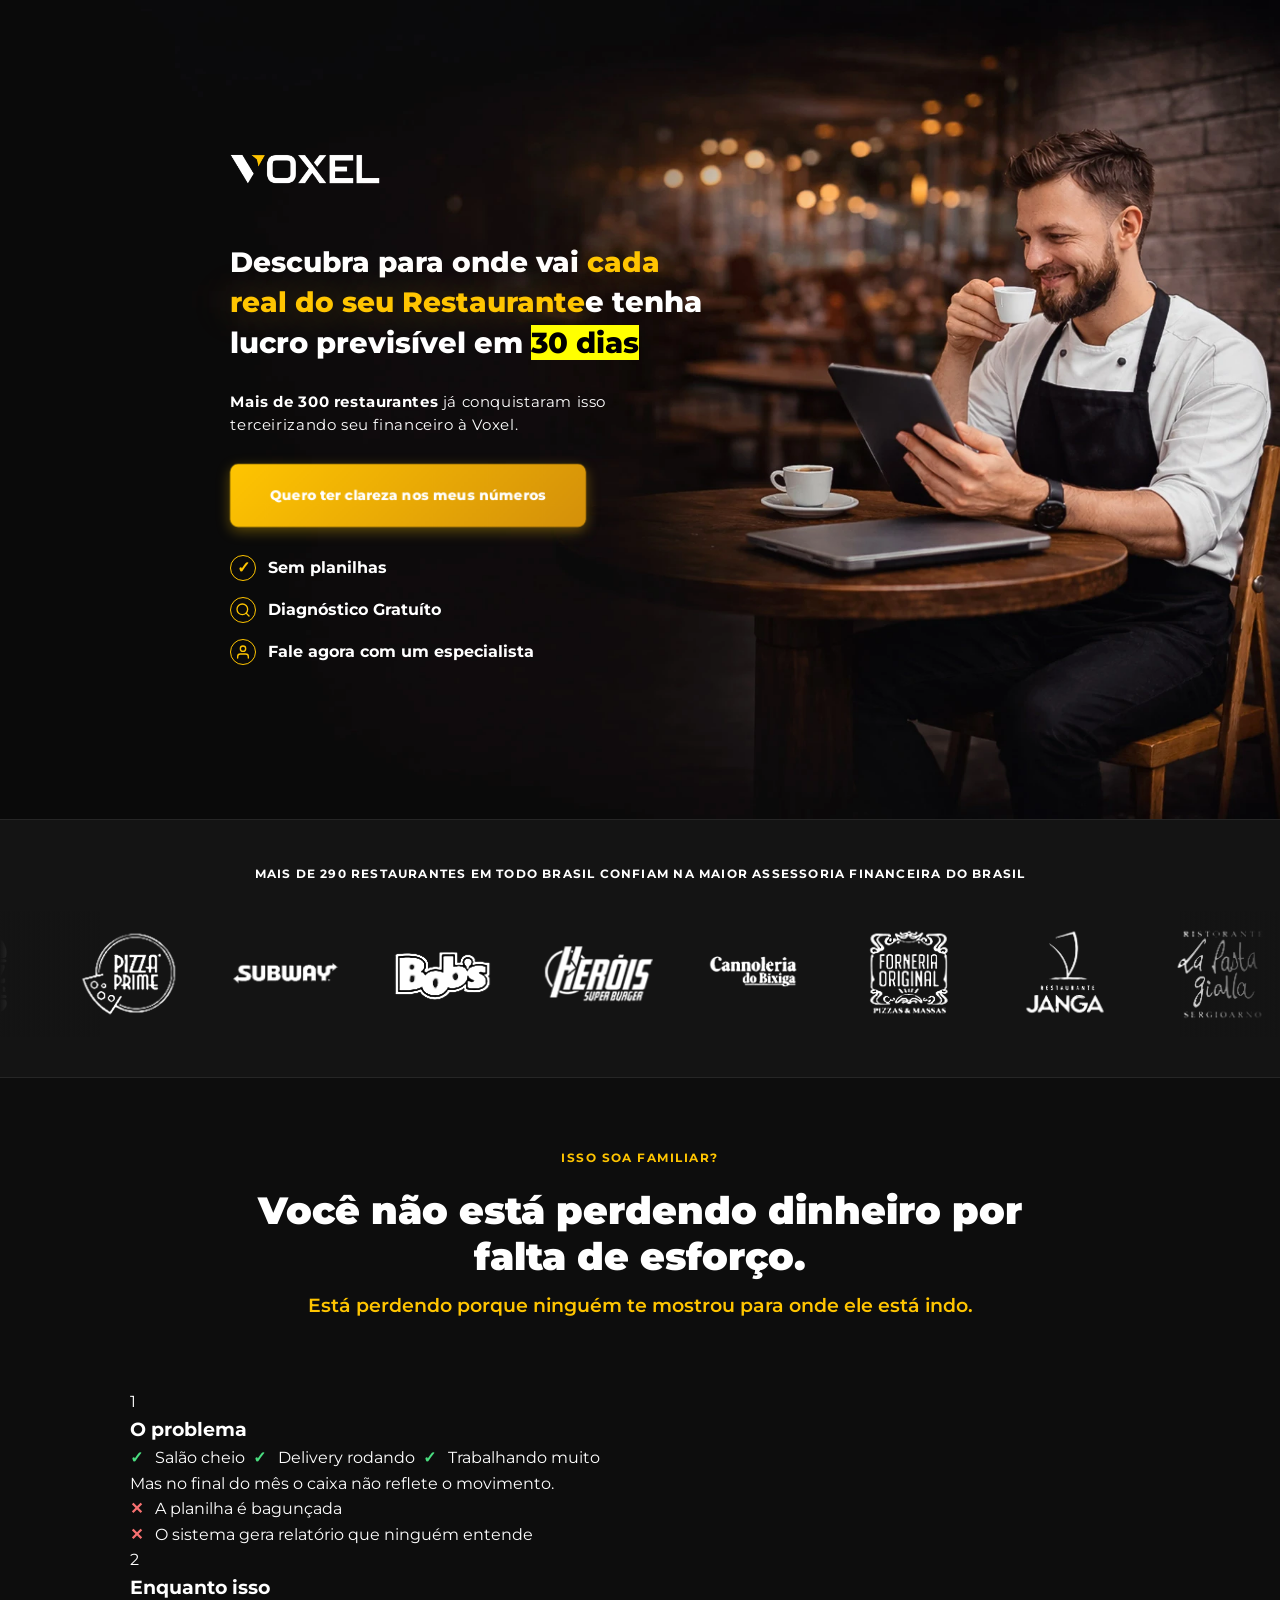
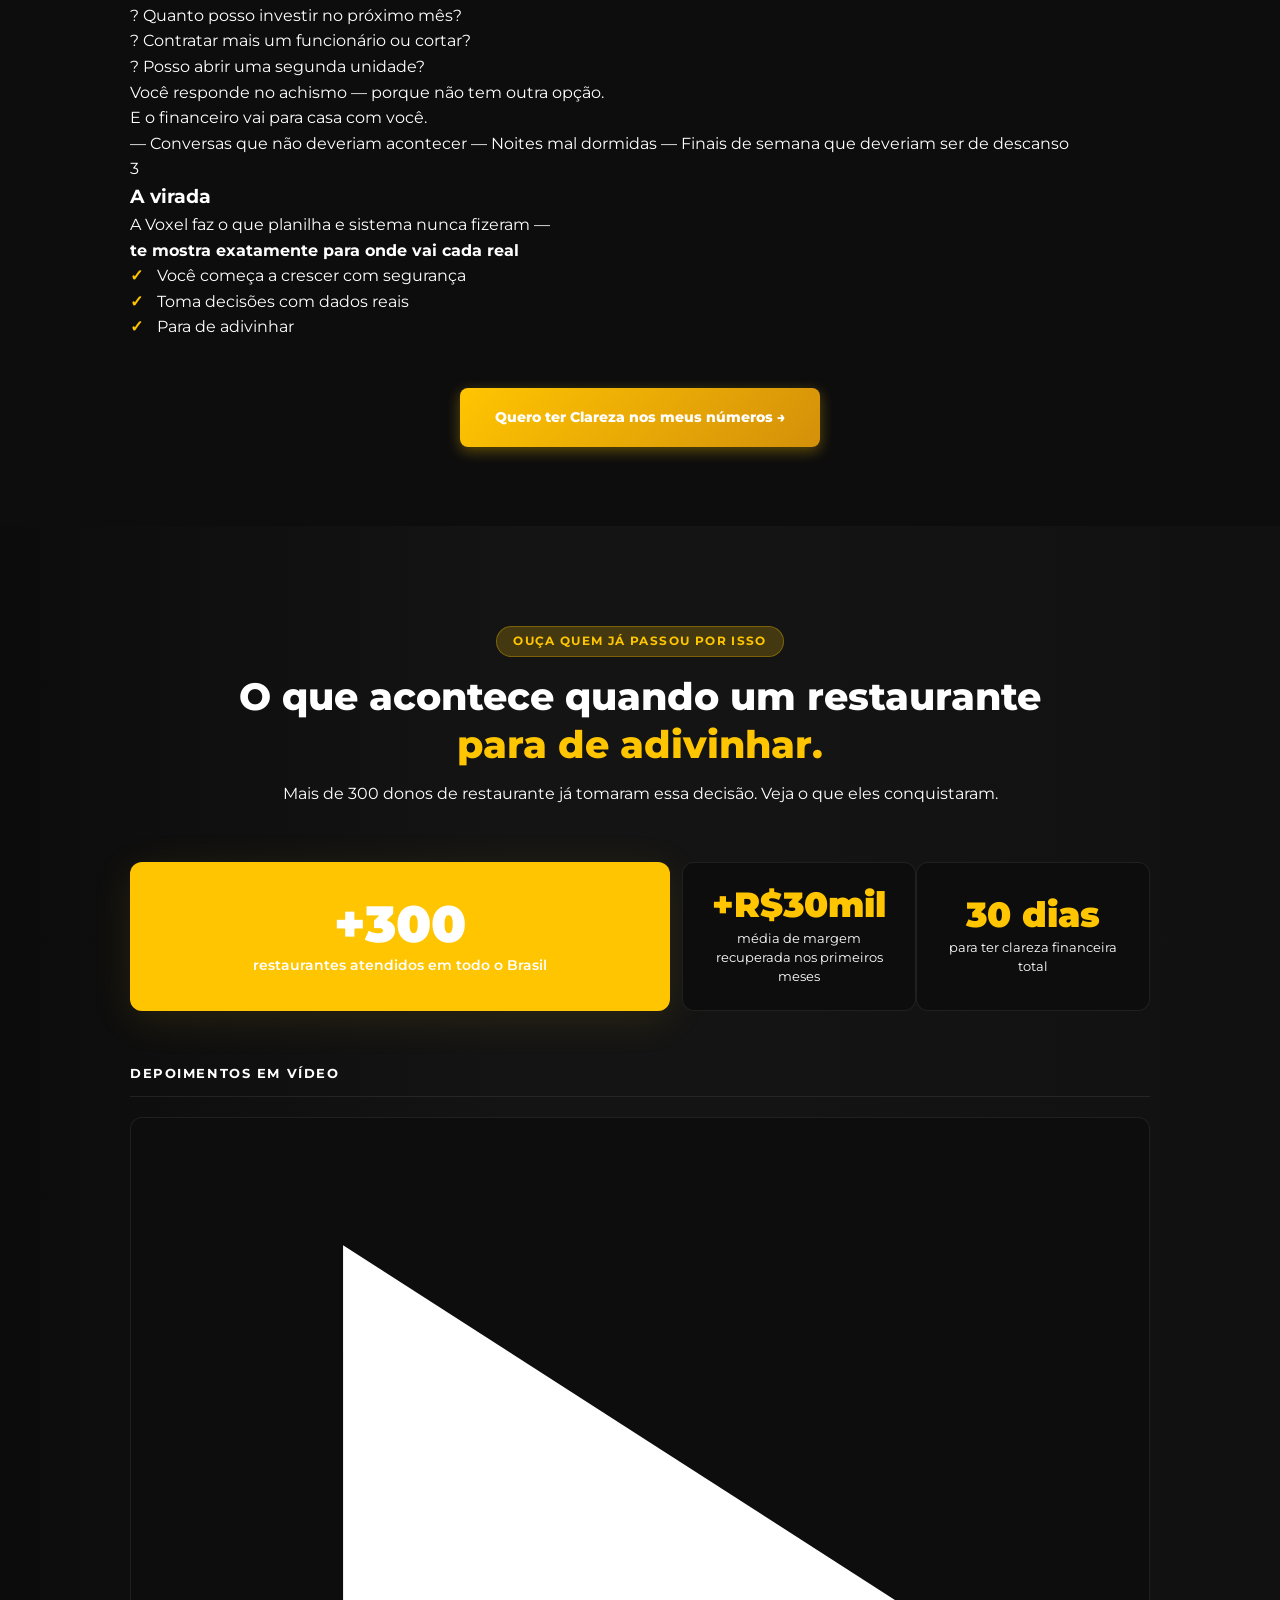
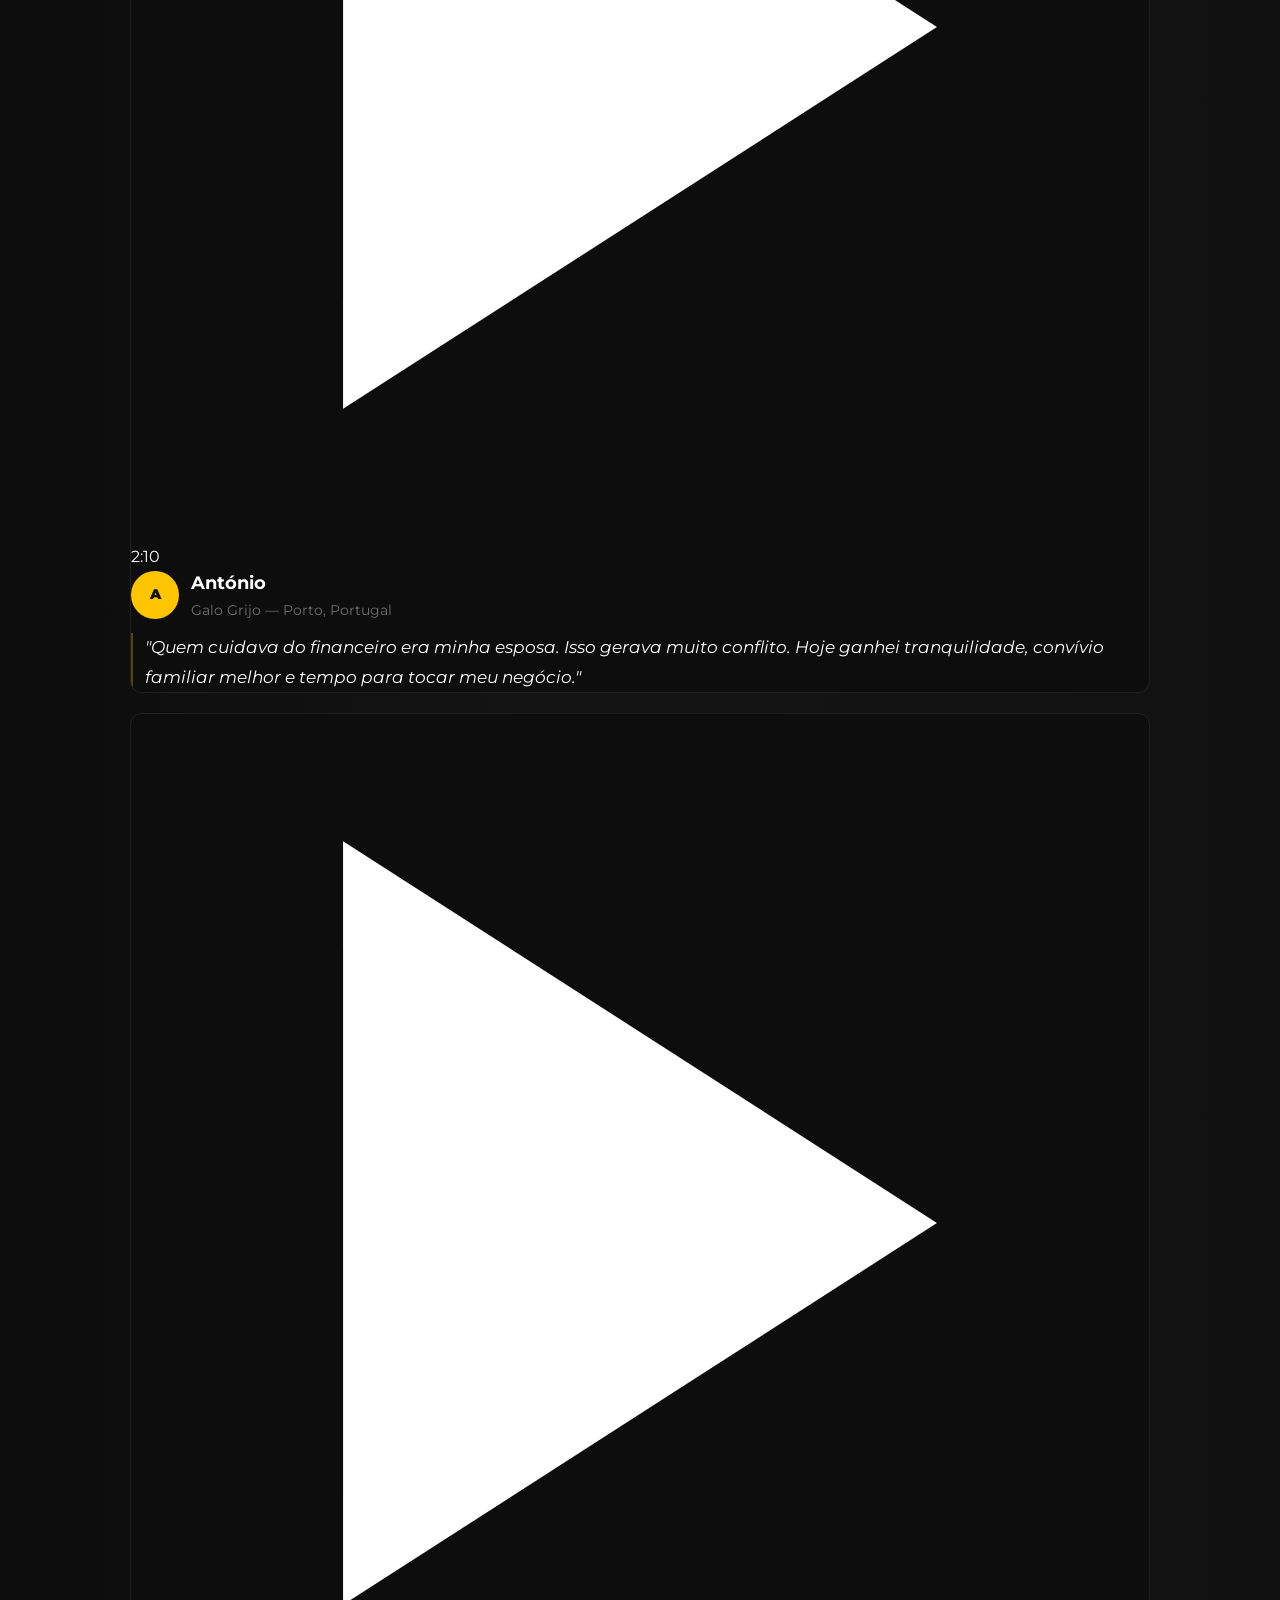
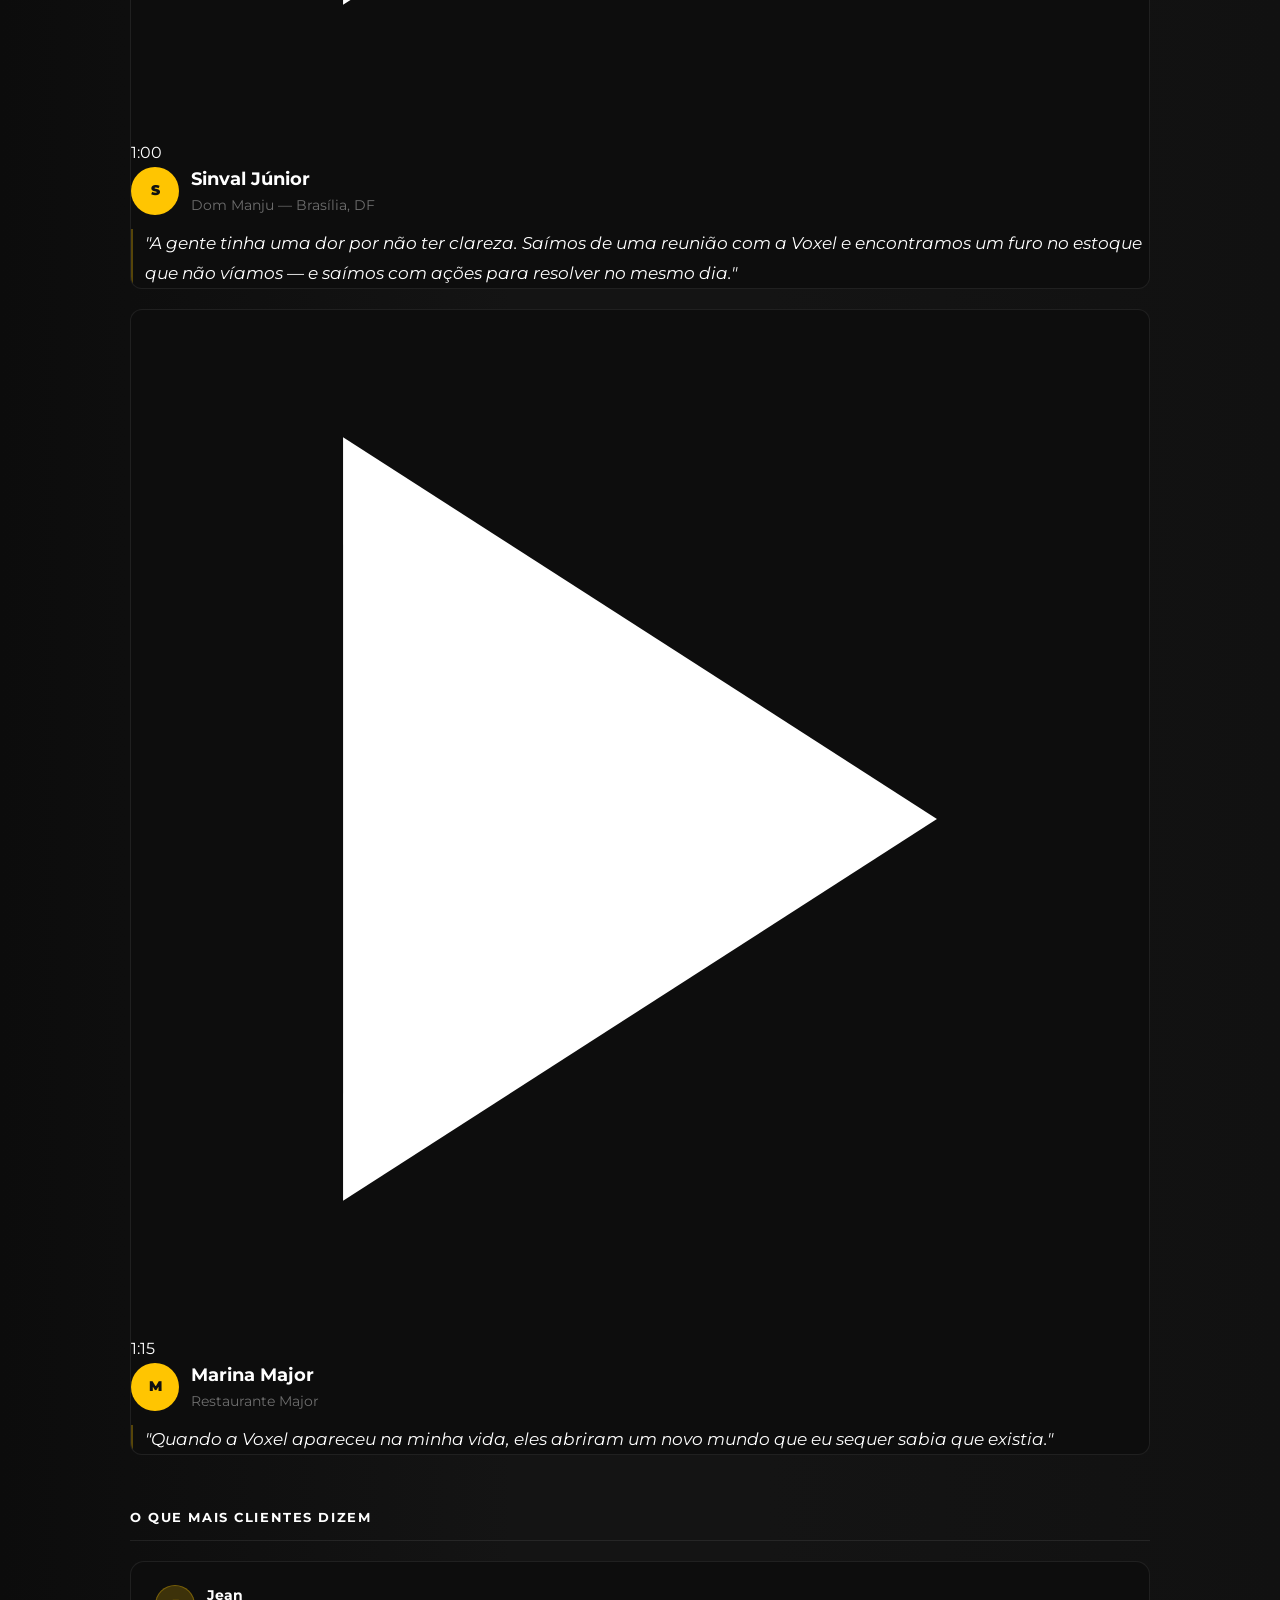
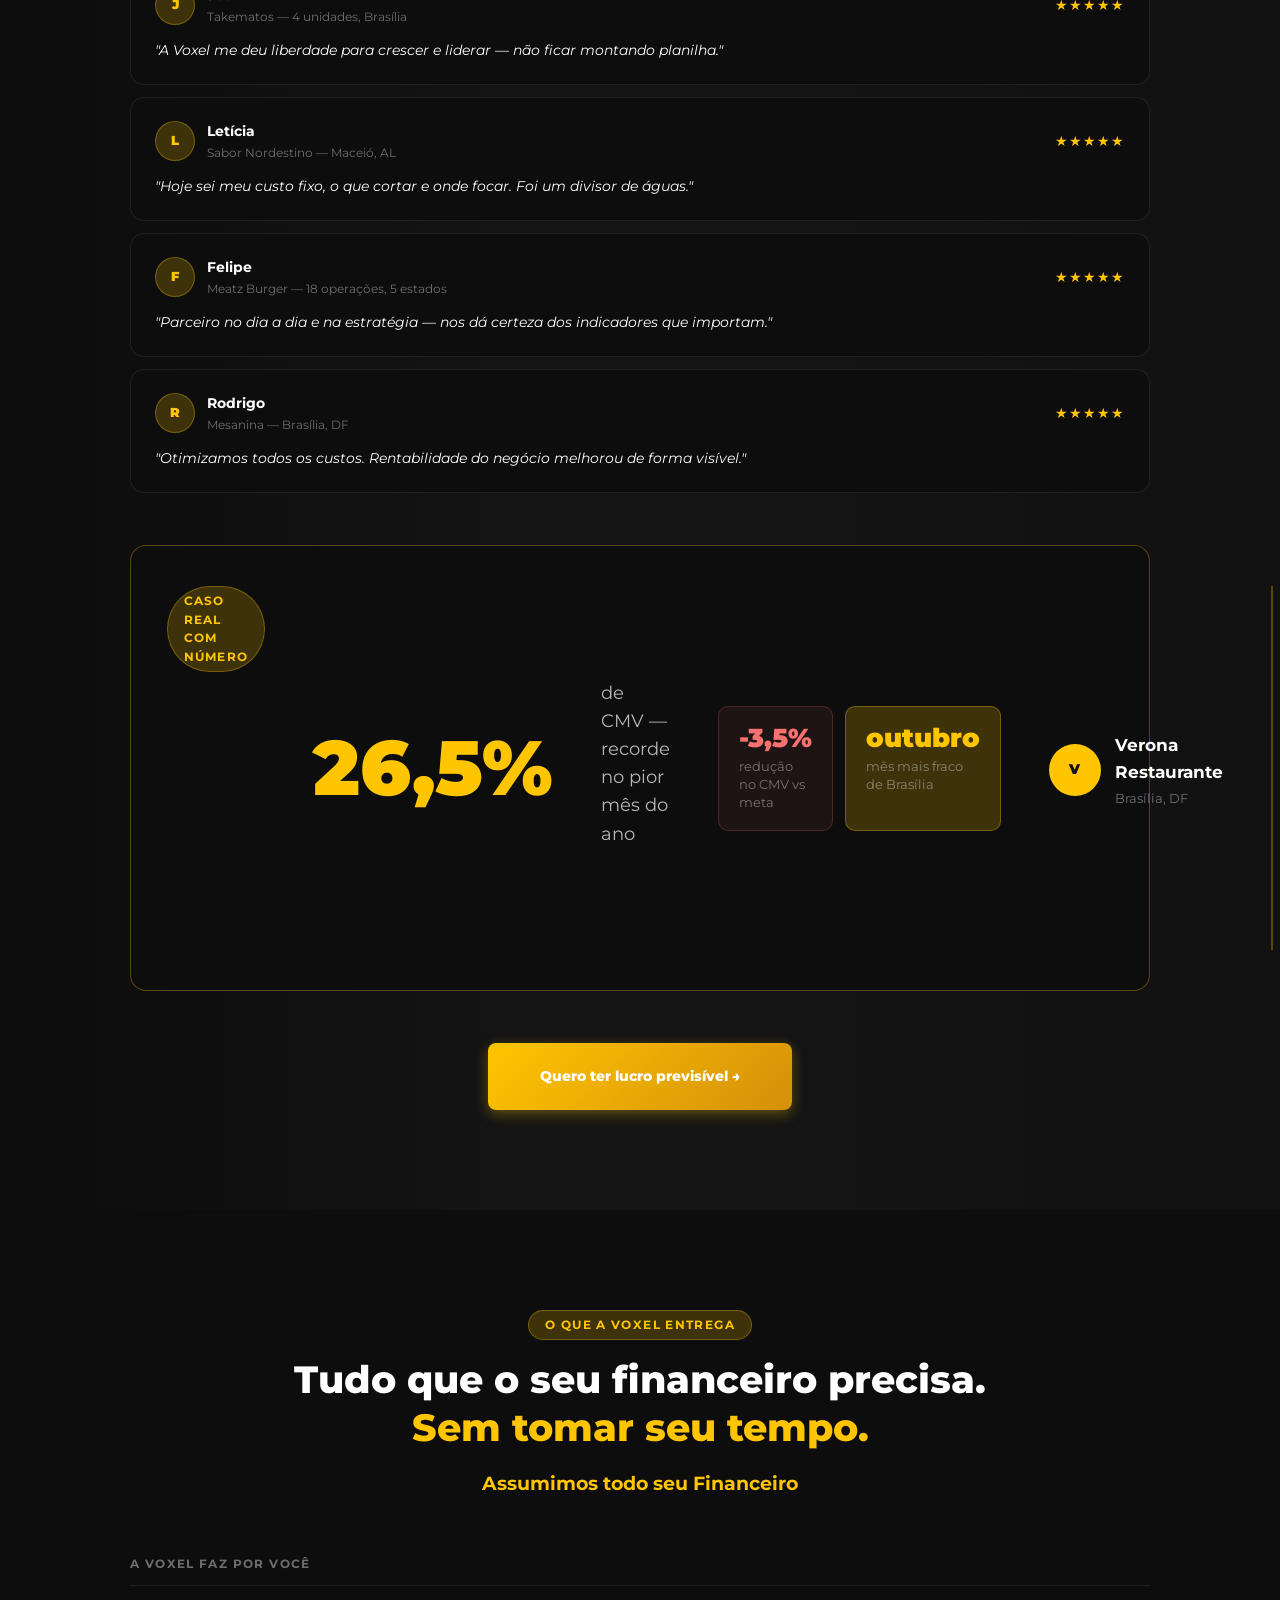
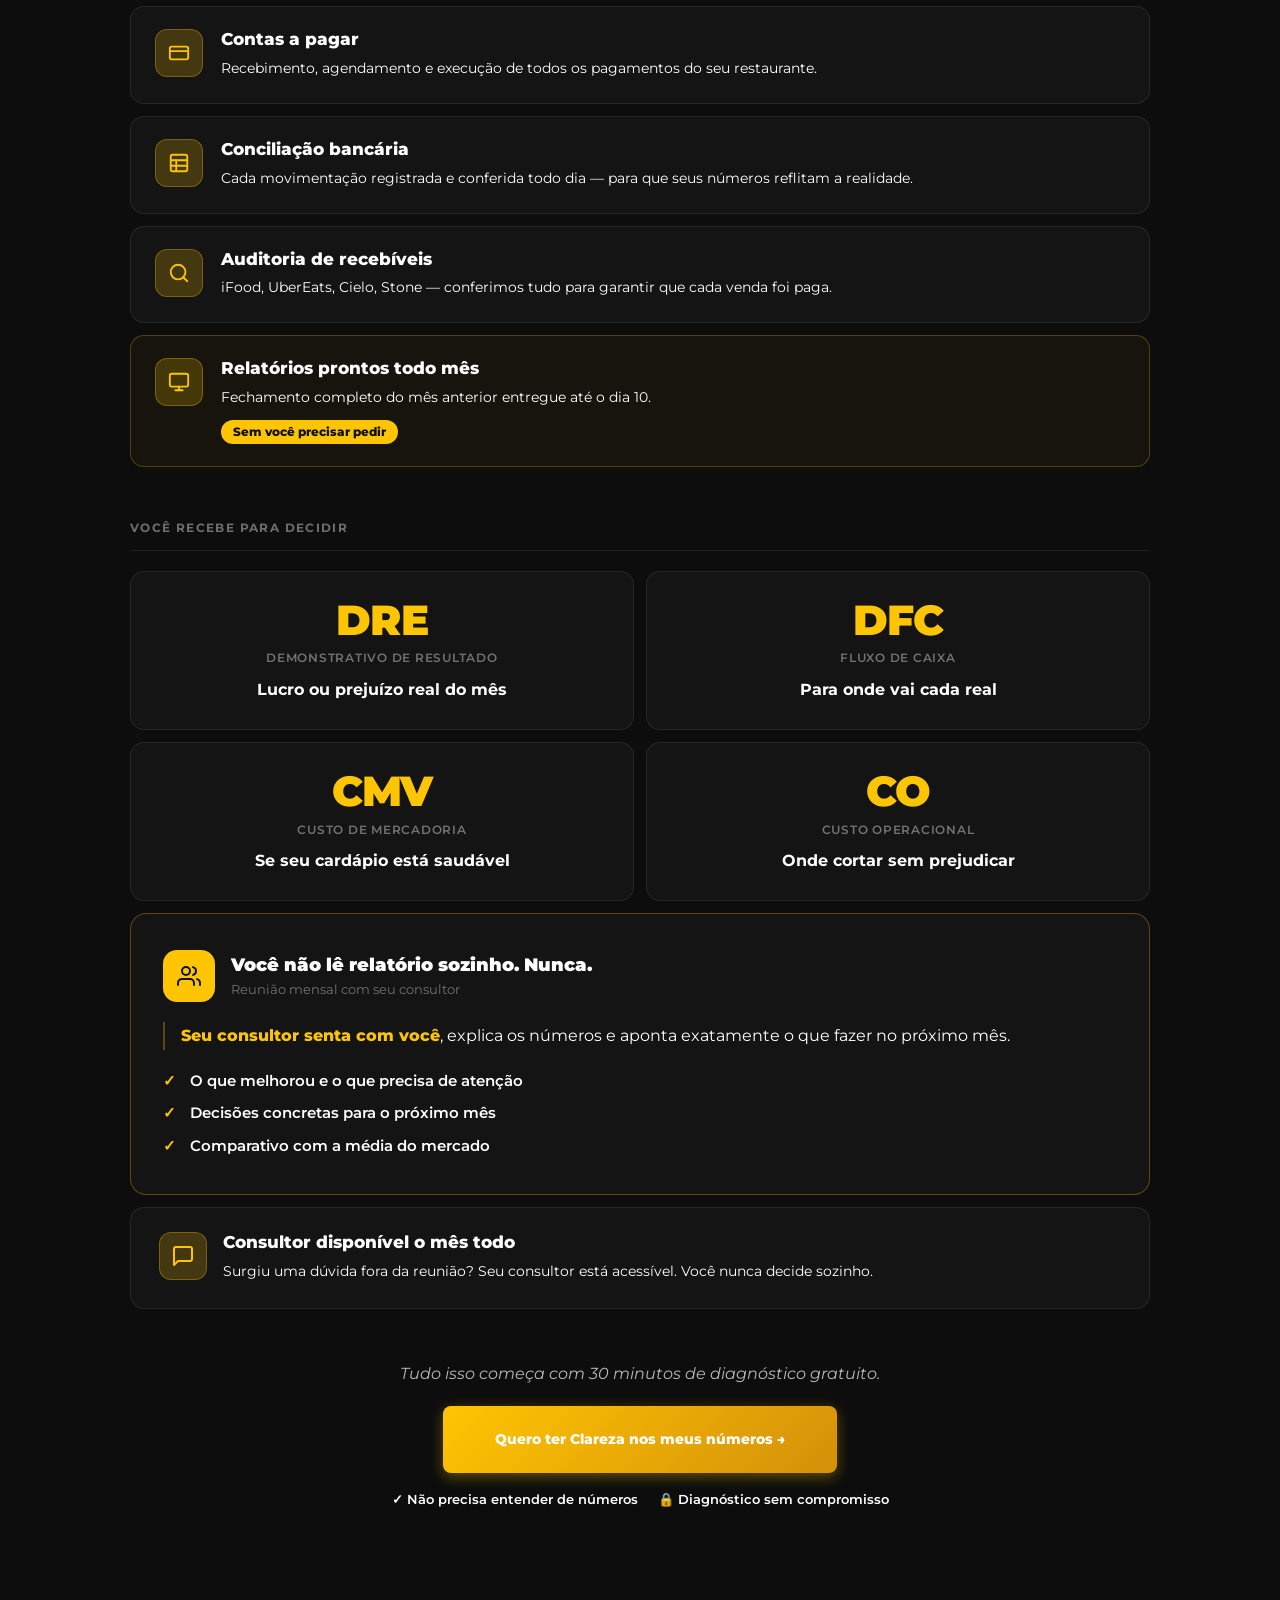
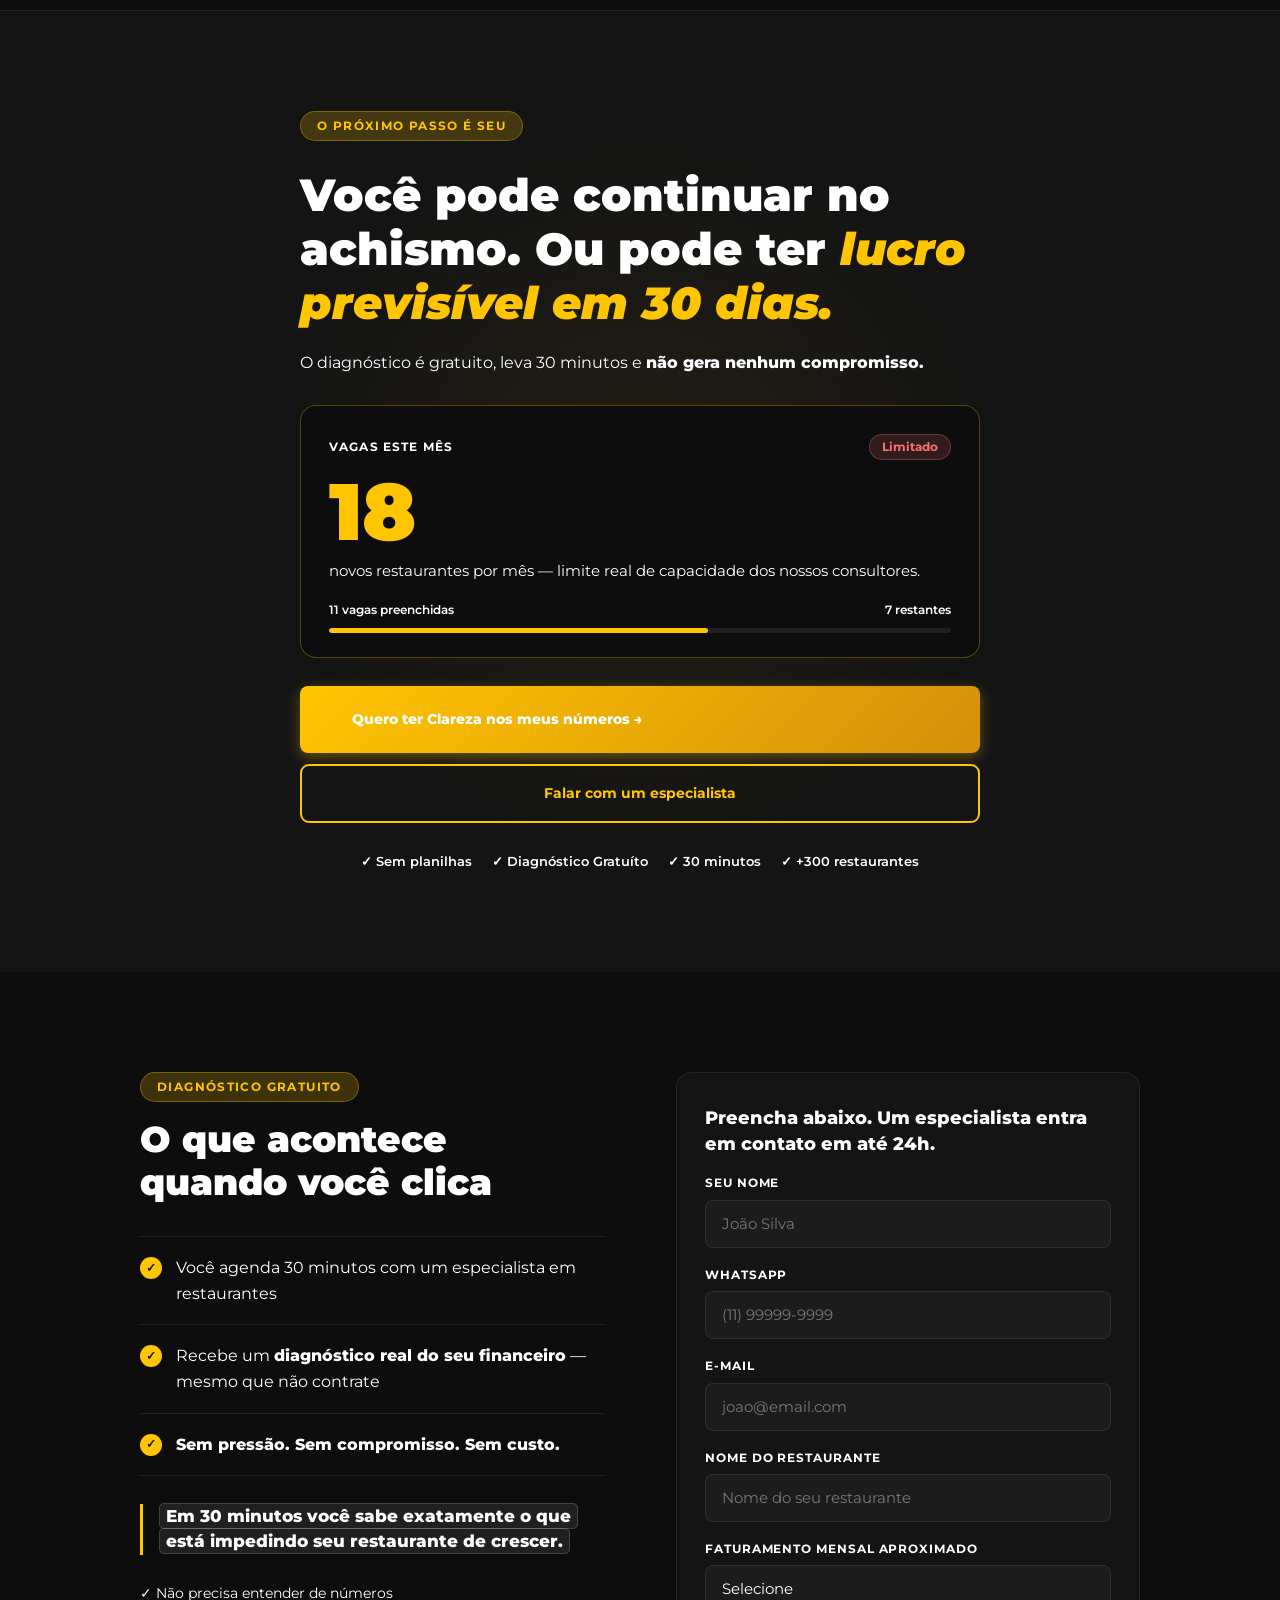
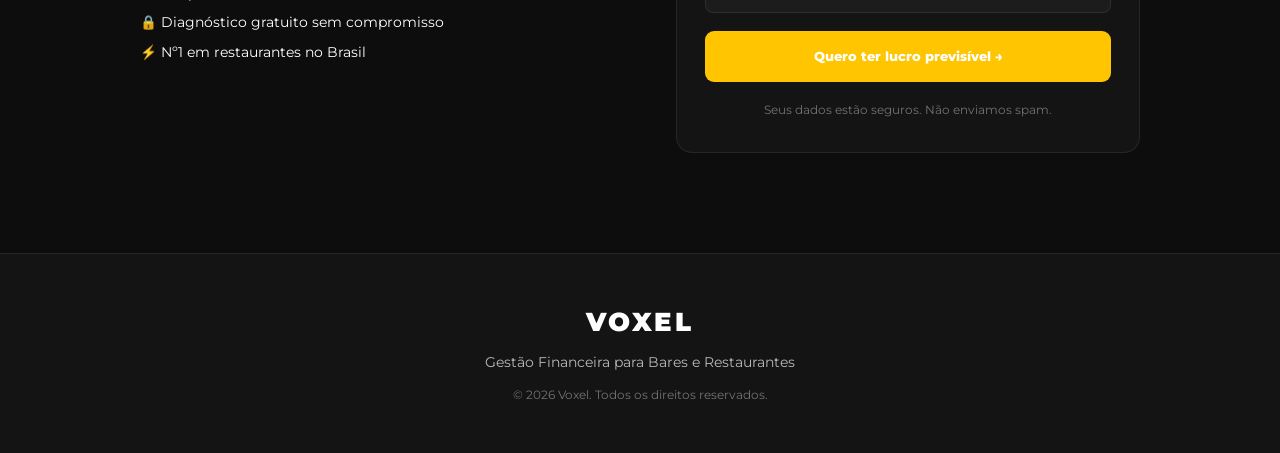
==== commit 7b60560c: "Fix logos in pv1.html — replace broken paths with image/*.webp Co-Authored-By: Claude Opus 4.6 <nore" ====
--- a/pv1.html
+++ b/pv1.html
@@ -123,14 +123,18 @@
     </p>
     <div class="logos-tape">
       <div class="logos-tape__track" id="logoTrack">
-        <div class="logos-tape__item"><img src="image/Logo - La pasta Gialla.webp" alt="La Pasta Gialla"></div>
-        <div class="logos-tape__item"><img src="image/Logo - Subway.webp" alt="Subway"></div>
-        <div class="logos-tape__item"><img src="image/Logo - Pizza Prime.webp" alt="Pizza Prime"></div>
-        <div class="logos-tape__item"><img src="logos/cafe.png" alt="Café e um Chero"></div>
-        <div class="logos-tape__item"><img src="logos/dunnas.png" alt="Dunnas"></div>
-        <div class="logos-tape__item"><img src="logos/grao.png" alt="Grão"></div>
-        <div class="logos-tape__item"><img src="logos/sunsaki.png" alt="Sunsaki"></div>
-        <div class="logos-tape__item"><img src="logos/detroit.png" alt="Detroit"></div>
+        <div class="logos-tape__item"><img src="image/Logo - Meatz Burguer.webp" alt="Meatz Burguer" width="110" height="110" loading="lazy" decoding="async"></div>
+        <div class="logos-tape__item"><img src="image/Logo - Pizza Prime.webp" alt="Pizza Prime" width="110" height="110" loading="lazy" decoding="async"></div>
+        <div class="logos-tape__item"><img src="image/Logo - Subway.webp" alt="Subway" width="110" height="110" loading="lazy" decoding="async"></div>
+        <div class="logos-tape__item"><img src="image/Logo - Bob´s.webp" alt="Bob's" width="110" height="110" loading="lazy" decoding="async"></div>
+        <div class="logos-tape__item"><img src="image/Logo - Herois Burguer.webp" alt="Heróis Burguer" width="110" height="110" loading="lazy" decoding="async"></div>
+        <div class="logos-tape__item"><img src="image/Logo - Cannoleria do Bixiga.webp" alt="Cannoleria do Bixiga" width="110" height="110" loading="lazy" decoding="async"></div>
+        <div class="logos-tape__item"><img src="image/Logo - Forneria Original.webp" alt="Forneria Original" width="110" height="110" loading="lazy" decoding="async"></div>
+        <div class="logos-tape__item"><img src="image/Logo - Janga.webp" alt="Janga" width="110" height="110" loading="lazy" decoding="async"></div>
+        <div class="logos-tape__item"><img src="image/Logo - La pasta Gialla.webp" alt="La Pasta Gialla" width="110" height="110" loading="lazy" decoding="async"></div>
+        <div class="logos-tape__item"><img src="image/Logo - Mirá.webp" alt="Mirá" width="110" height="110" loading="lazy" decoding="async"></div>
+        <div class="logos-tape__item"><img src="image/Logo - Outros 500.webp" alt="Outros 500" width="110" height="110" loading="lazy" decoding="async"></div>
+        <div class="logos-tape__item"><img src="image/Logo - QCB.webp" alt="QCB" width="110" height="110" loading="lazy" decoding="async"></div>
       </div>
     </div>
   </section>
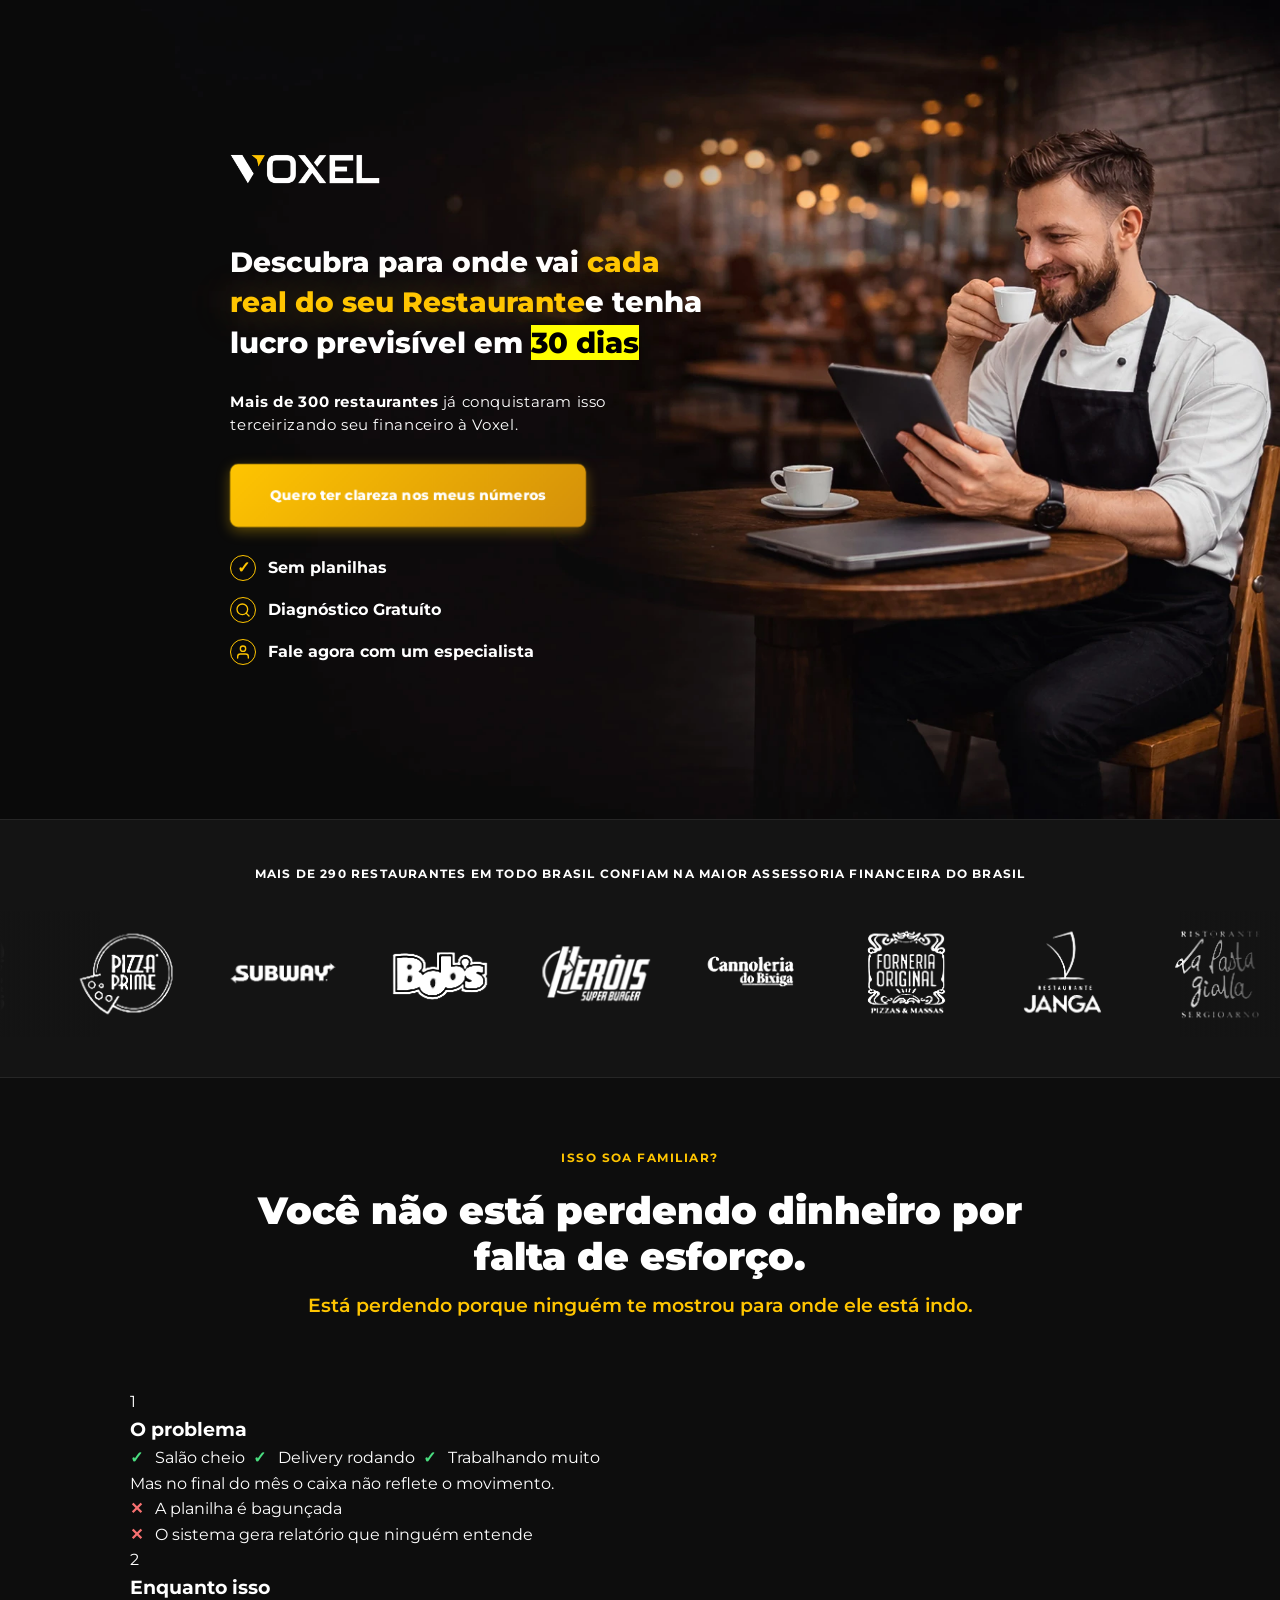
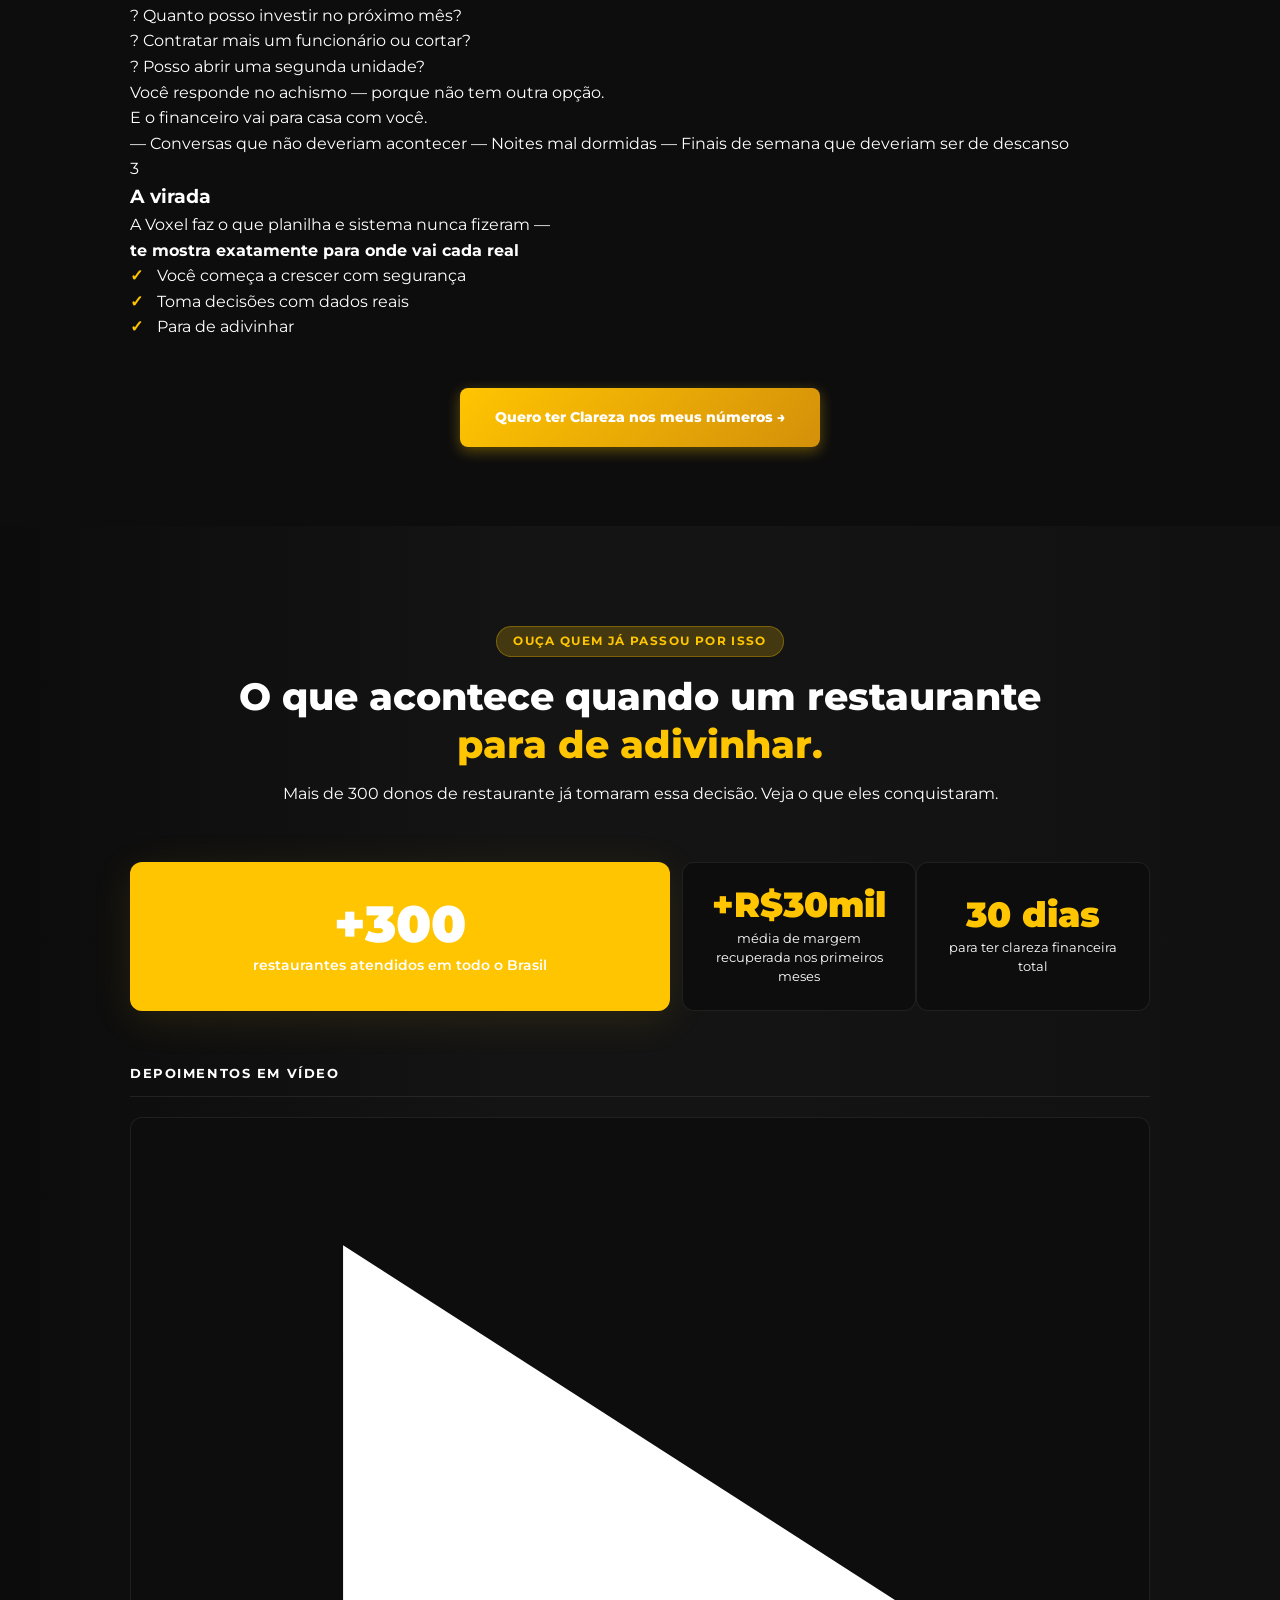
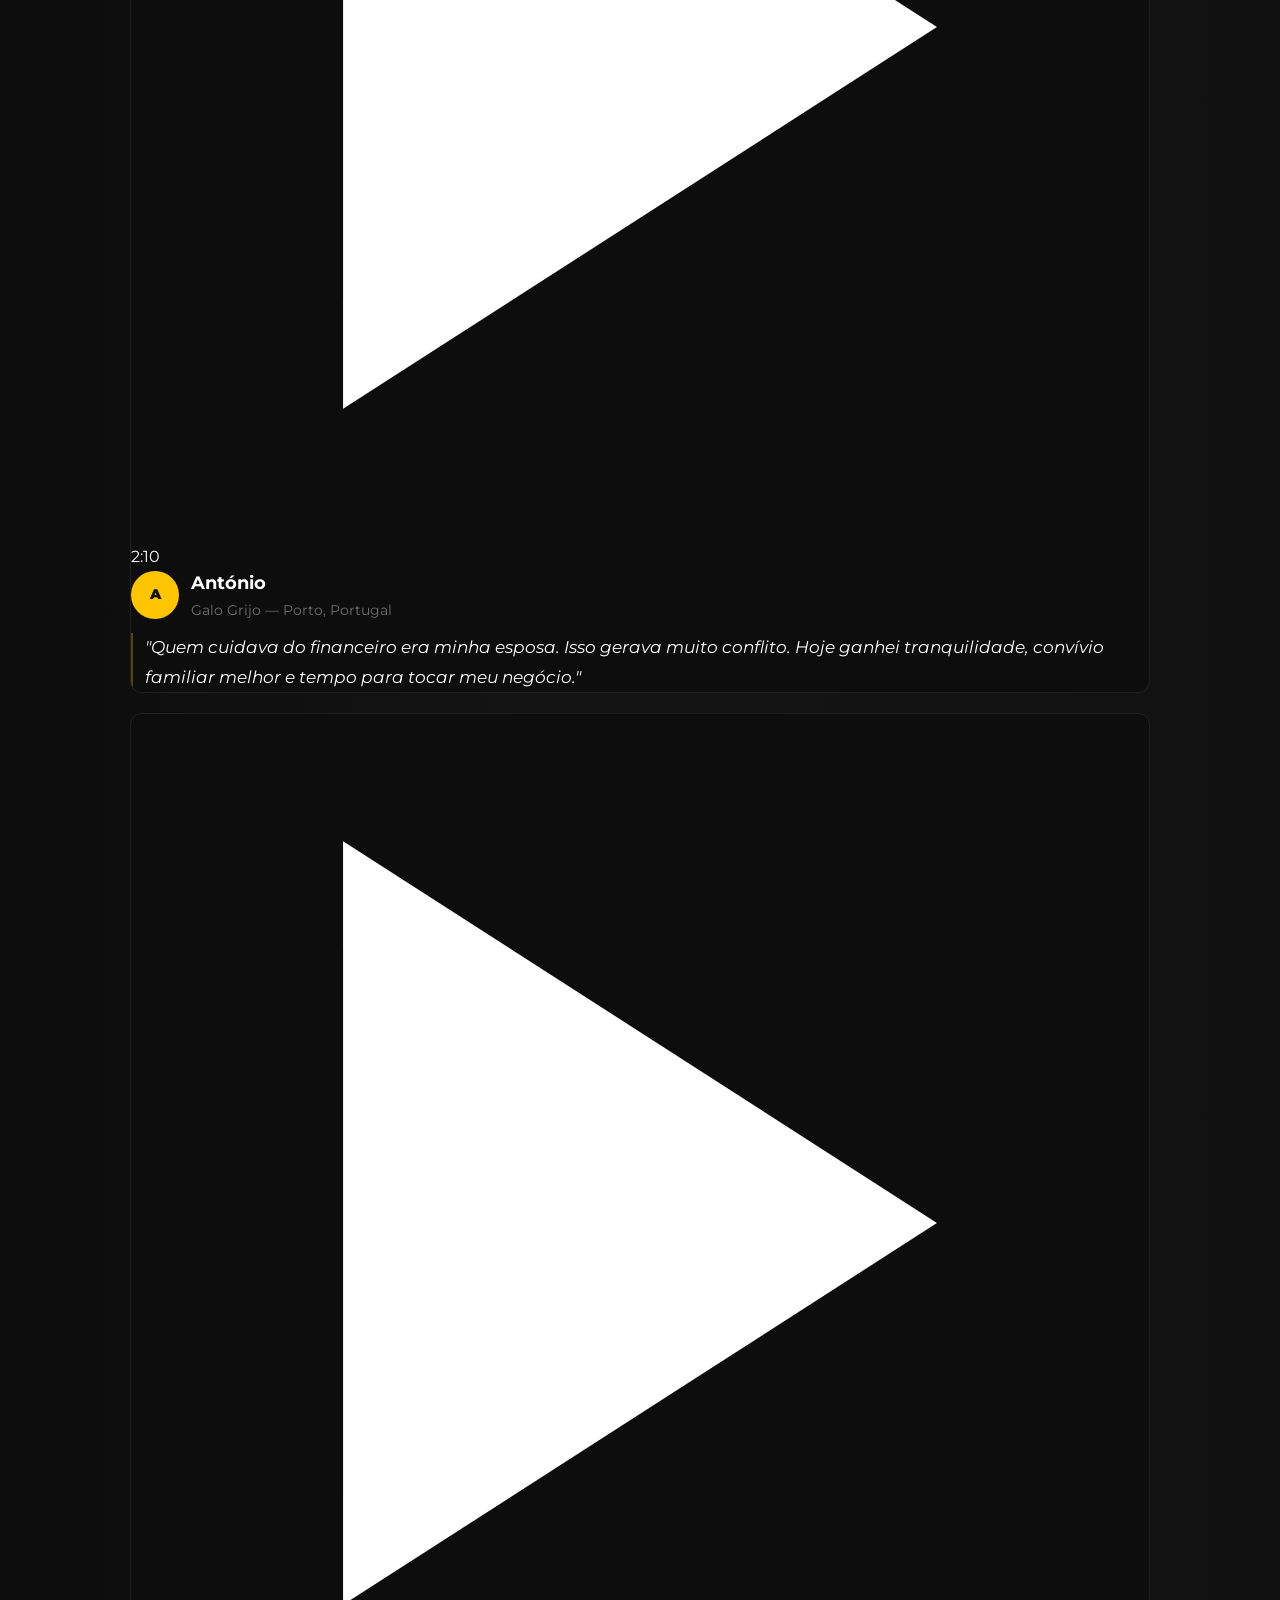
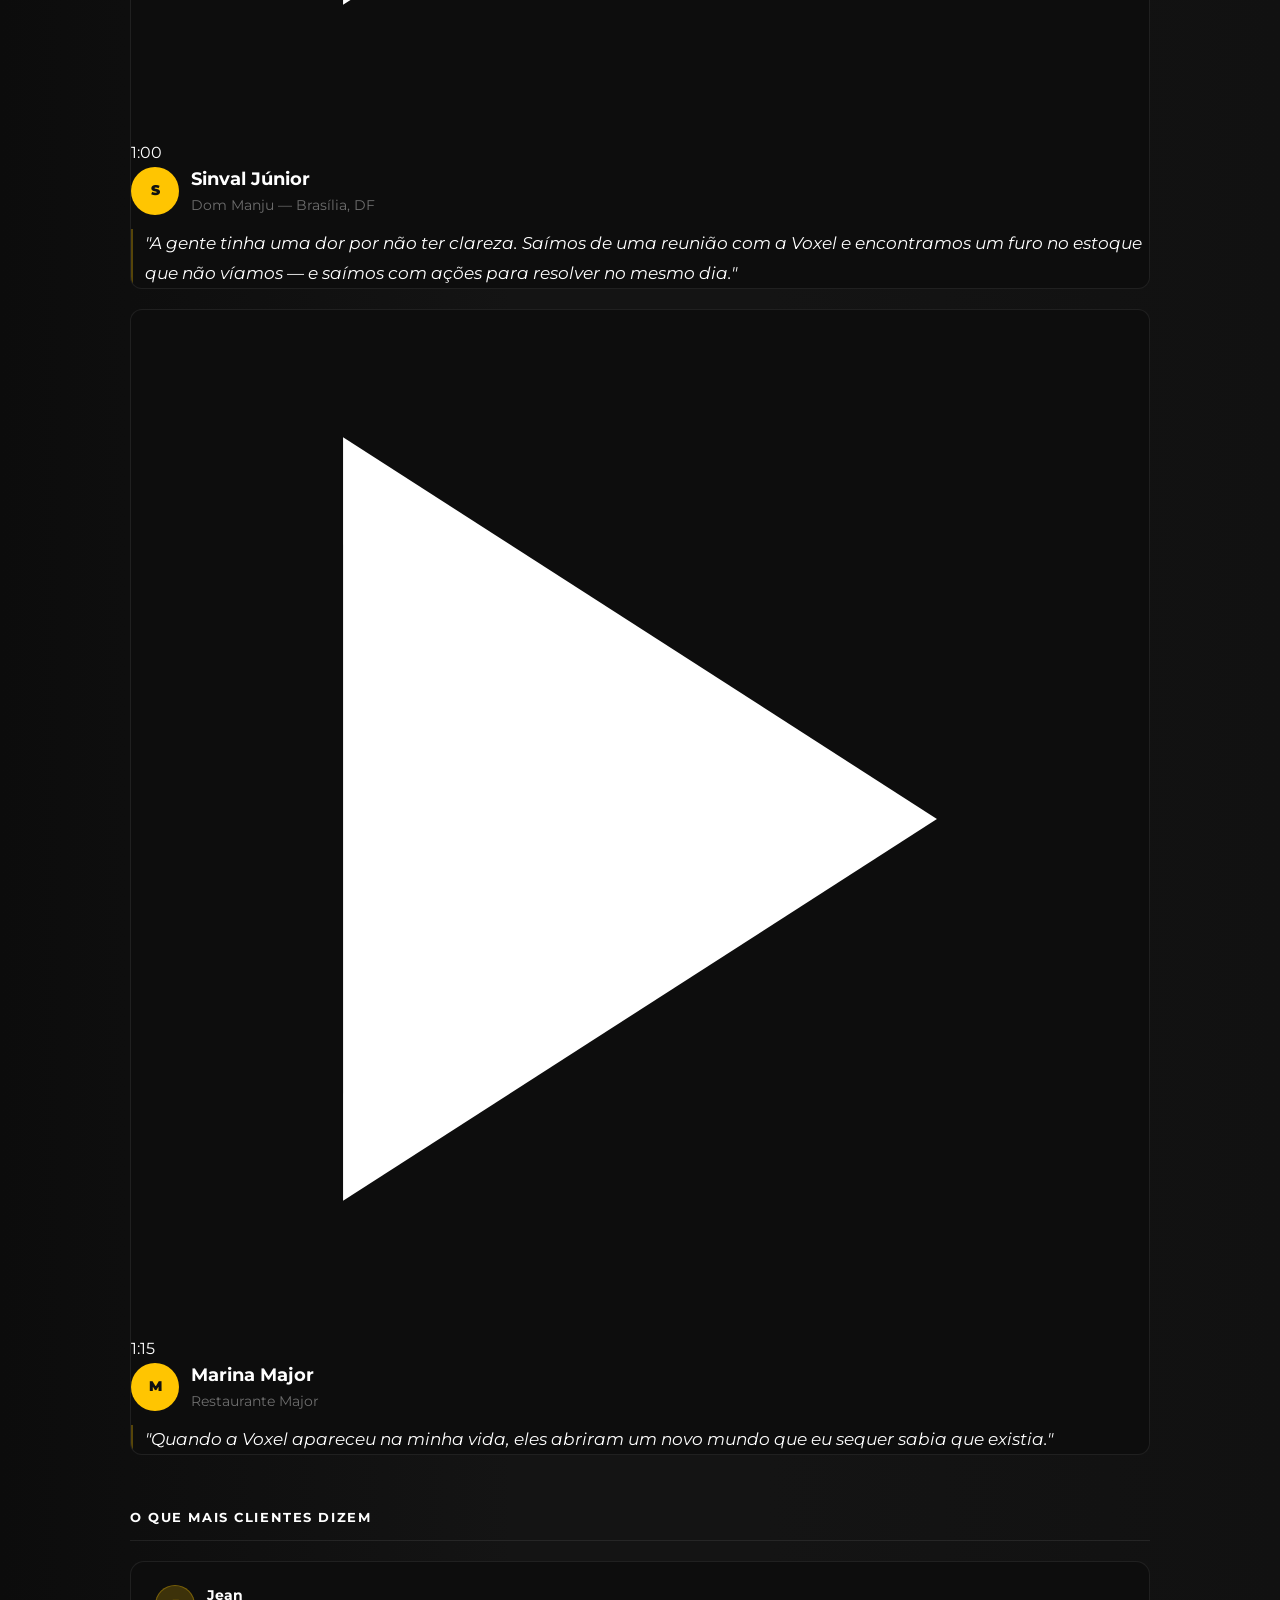
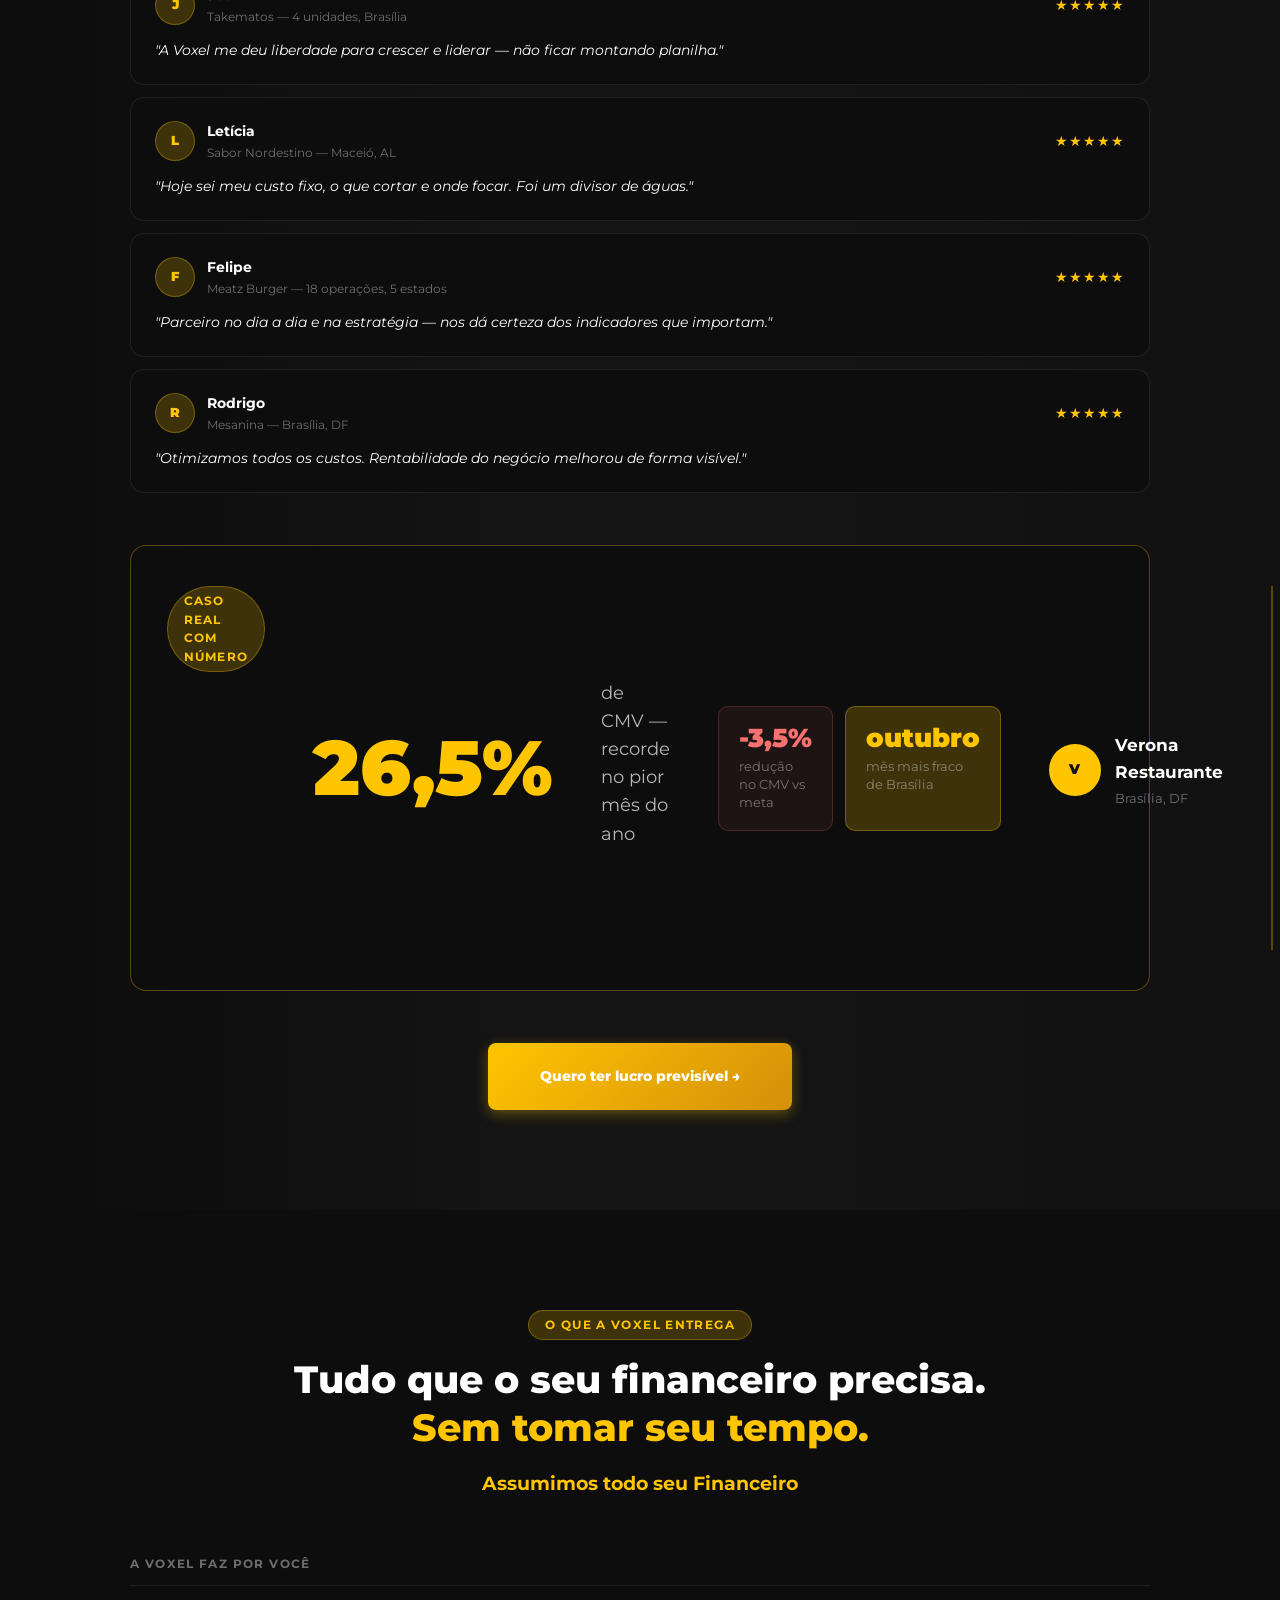
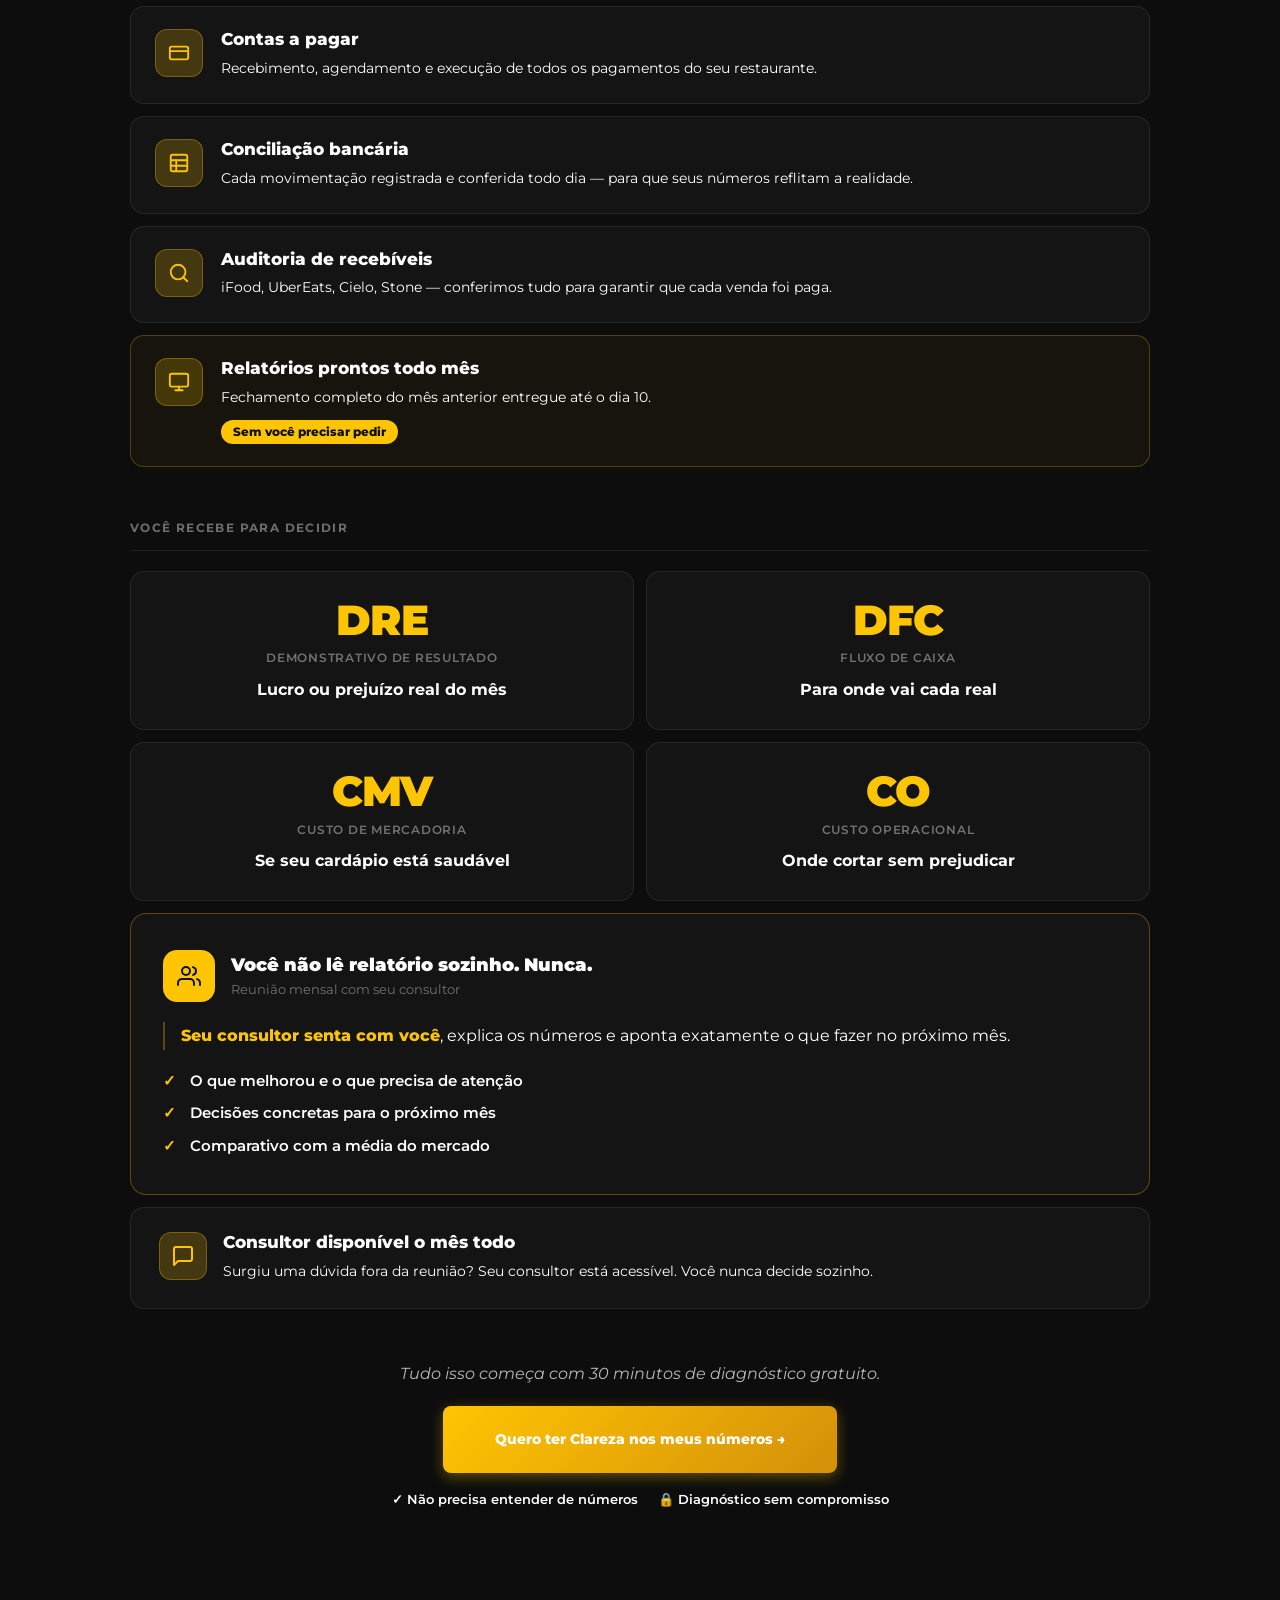
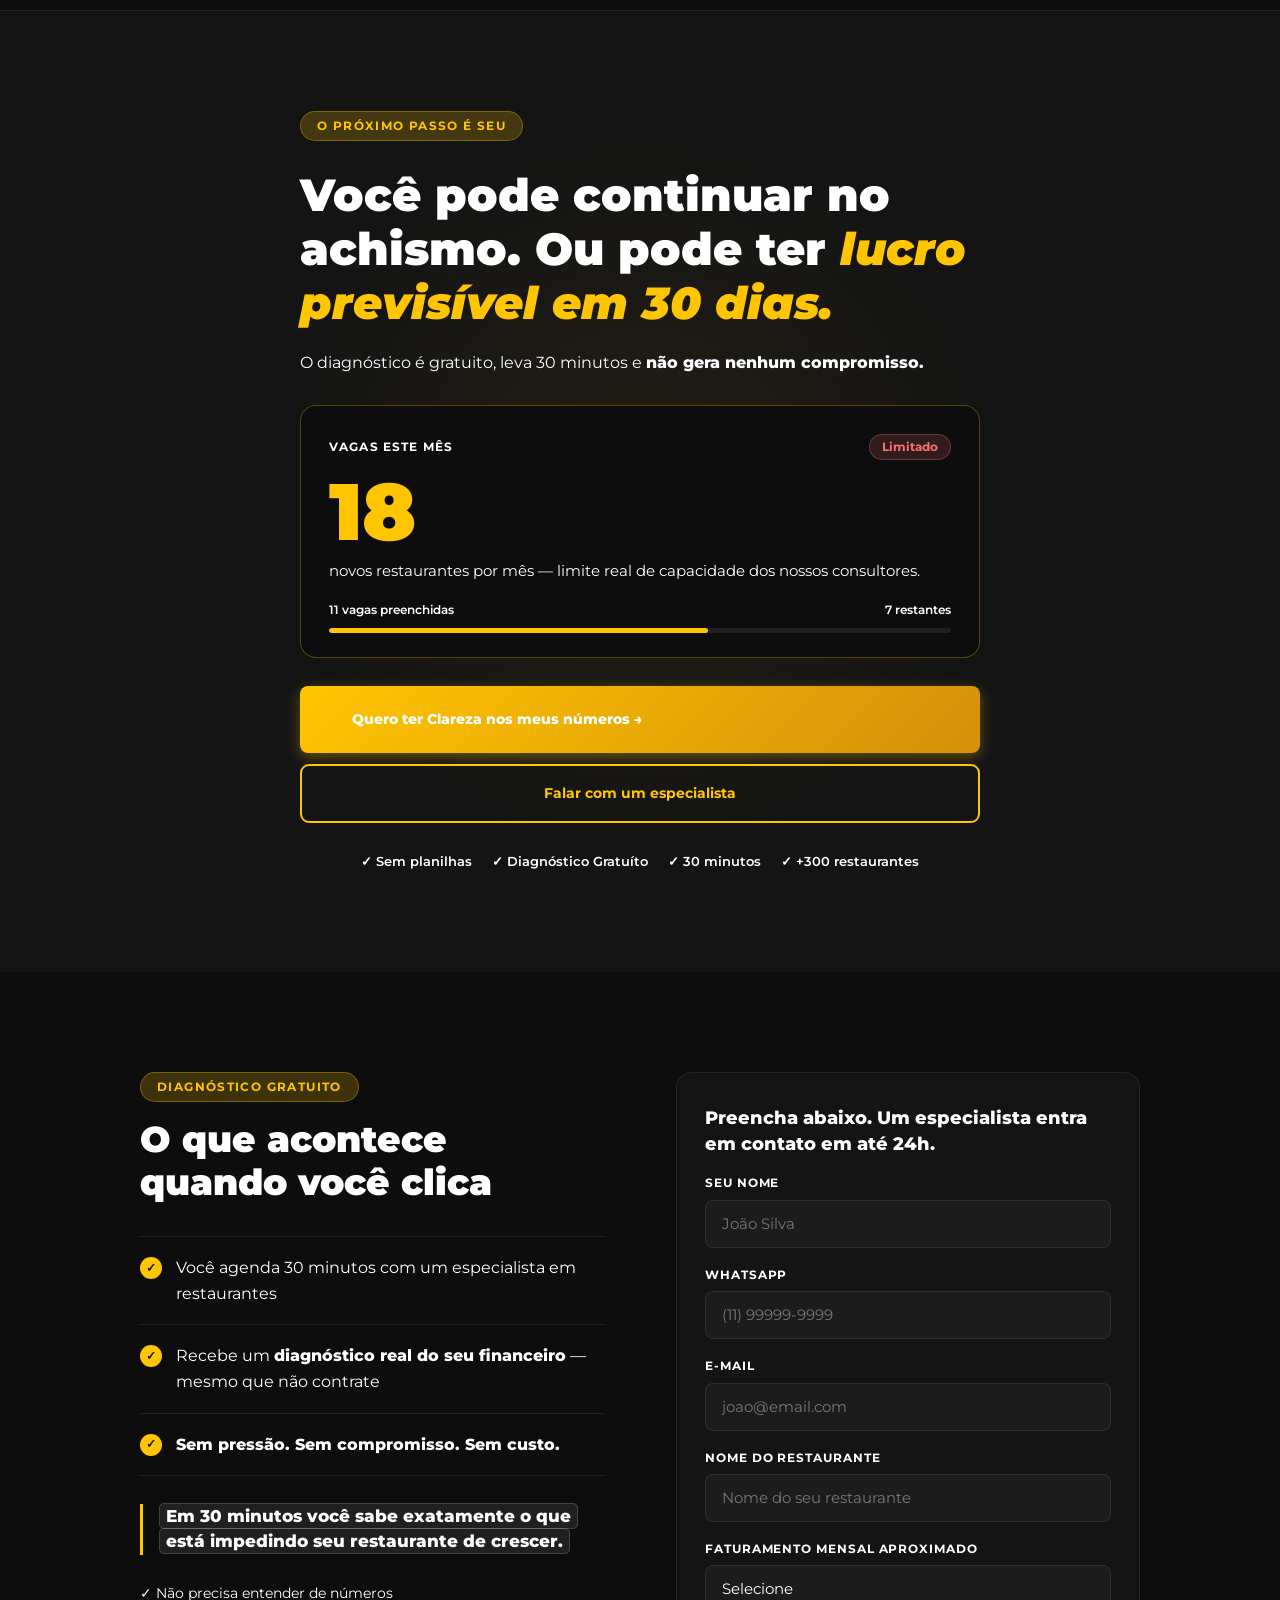
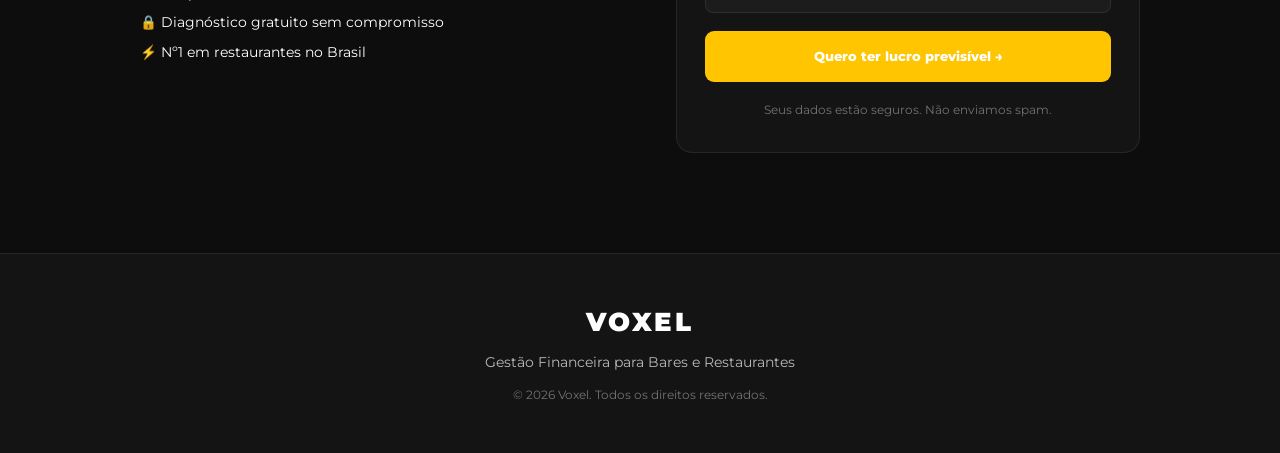
==== commit b73e2c21: "Fix mobile CTA scroll in pv1.html to land directly on form Co-Authored-By: Claude Opus 4.6 <noreply@" ====
--- a/pv1.html
+++ b/pv1.html
@@ -75,7 +75,7 @@
         </p>
 
         <!-- CTA -->
-        <a href="#form" class="hero__cta" id="hero-cta">
+        <a href="#formulario" class="hero__cta" id="hero-cta">
           Quero ter clareza nos meus números
         </a>
 
@@ -237,7 +237,7 @@
 
       <!-- CTA da dobra 2 -->
       <div class="dor__cta-wrap reveal">
-        <a href="#form" class="cta-gold">Quero ter Clareza nos meus números →</a>
+        <a href="#formulario" class="cta-gold">Quero ter Clareza nos meus números →</a>
       </div>
 
     </div>
@@ -451,7 +451,7 @@
 
       <!-- CTA -->
       <div class="sec-cta reveal">
-        <a href="#form" class="cta-gold cta-gold--big">Quero ter lucro previsível →</a>
+        <a href="#formulario" class="cta-gold cta-gold--big">Quero ter lucro previsível →</a>
       </div>
 
     </div>
@@ -613,7 +613,7 @@
       <!-- CTA -->
       <div class="sec-cta reveal">
         <p class="valor__cta-pre">Tudo isso começa com 30 minutos de diagnóstico gratuito.</p>
-        <a href="#form" class="cta-gold cta-gold--big">Quero ter Clareza nos meus números →</a>
+        <a href="#formulario" class="cta-gold cta-gold--big">Quero ter Clareza nos meus números →</a>
         <div class="valor__cta-selos">
           <span>✓ Não precisa entender de números</span>
           <span>🔒 Diagnóstico sem compromisso</span>
@@ -663,7 +663,7 @@
 
         <!-- Botões -->
         <div class="fechamento__btns">
-          <a href="#form" class="cta-gold cta-gold--big">
+          <a href="#formulario" class="cta-gold cta-gold--big">
             Quero ter Clareza nos meus números →
           </a>
           <a href="https://wa.me/5596991712835" class="cta-outline" target="_blank" rel="noopener">
@@ -723,7 +723,7 @@
         </div>
 
         <!-- Formulário -->
-        <div class="form__side">
+        <div class="form__side" id="formulario">
           <form class="form__box" action="#" method="POST">
             <p class="form__side-title">Preencha abaixo. Um especialista entra em contato em até 24h.</p>
             <div class="form__field">
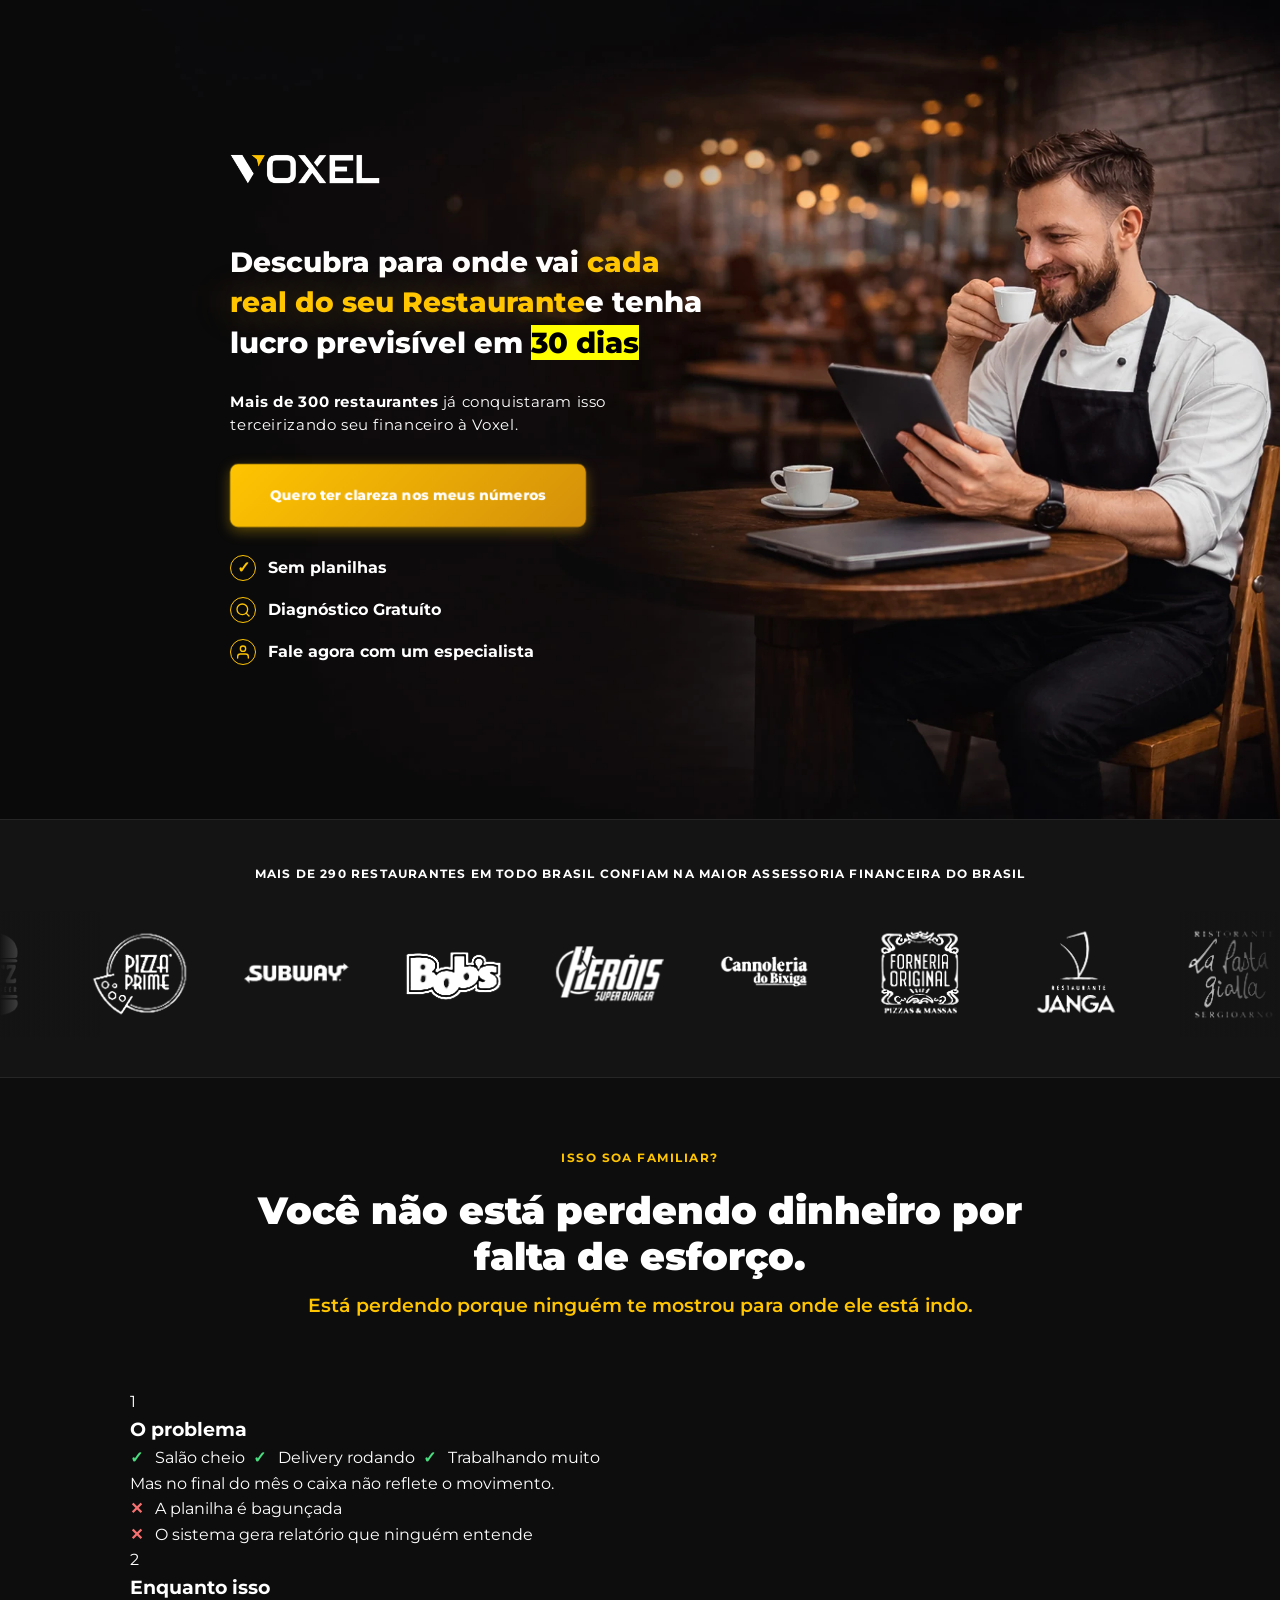
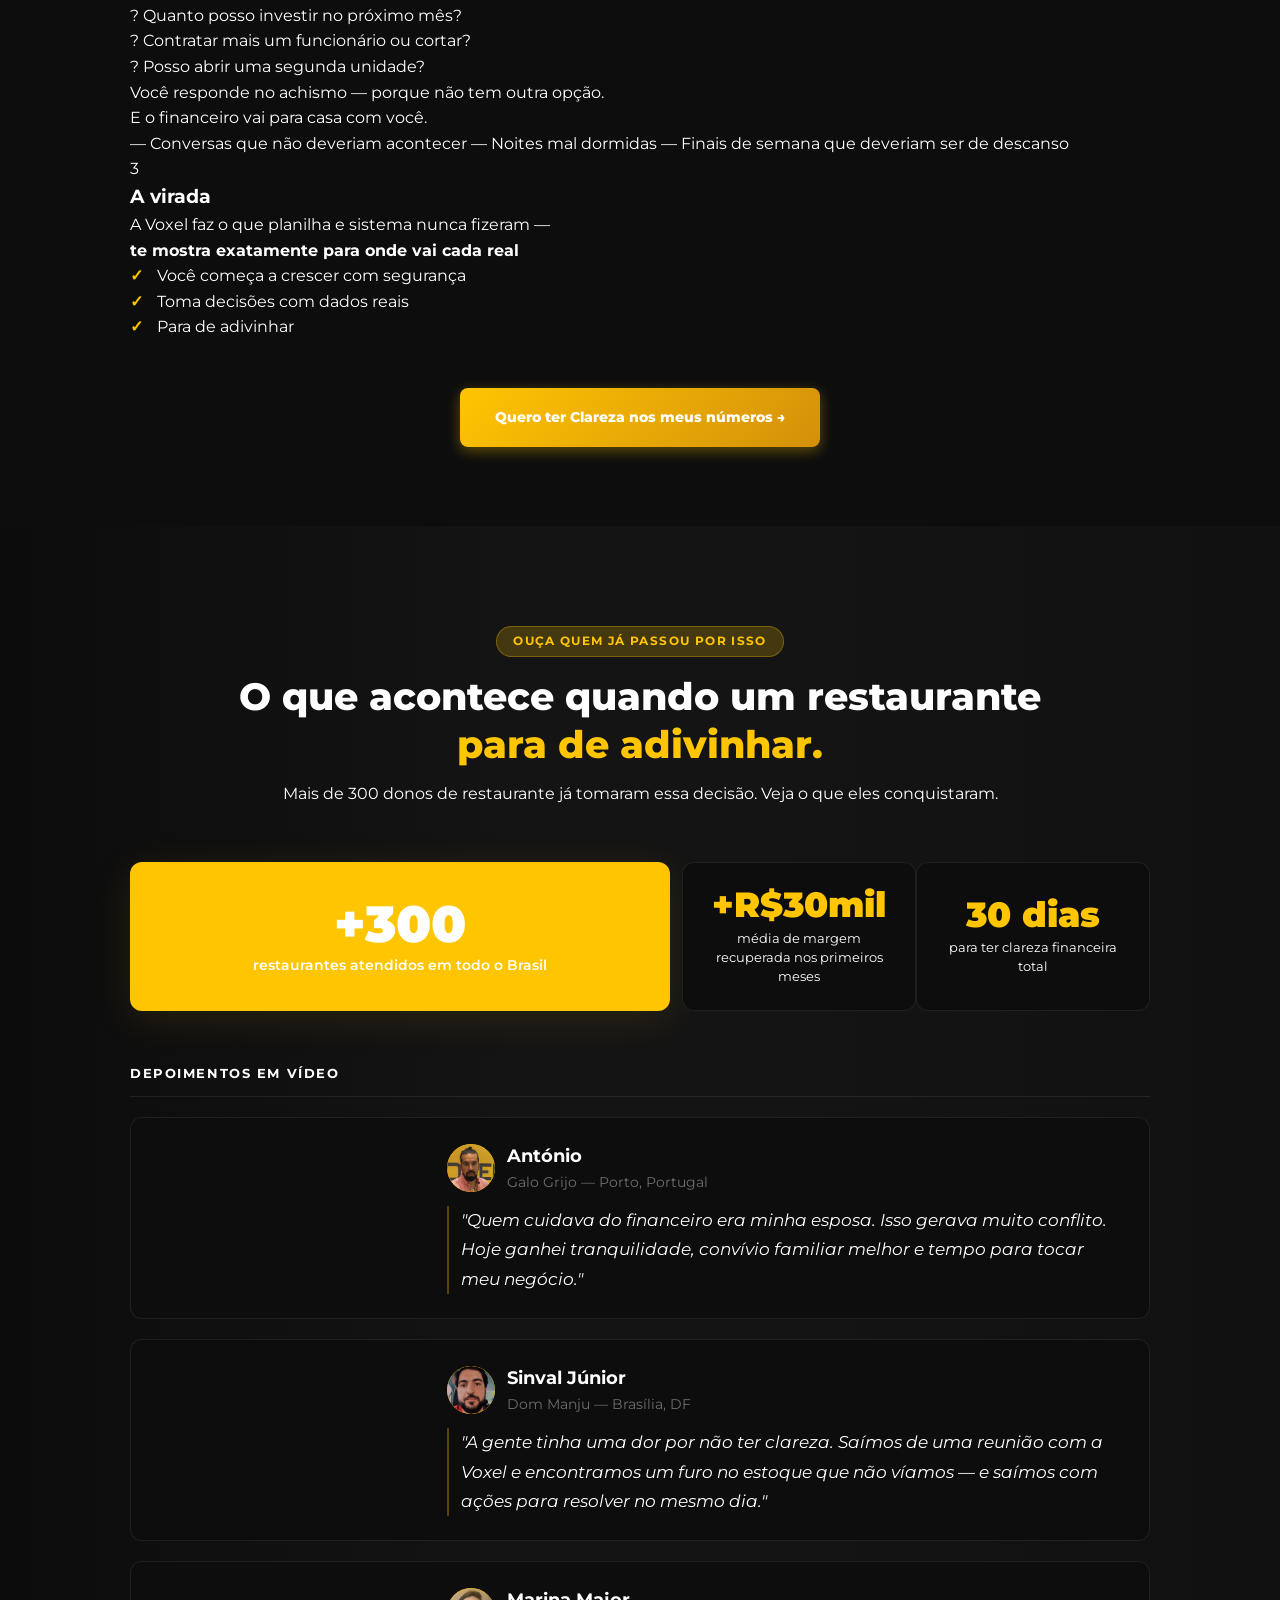
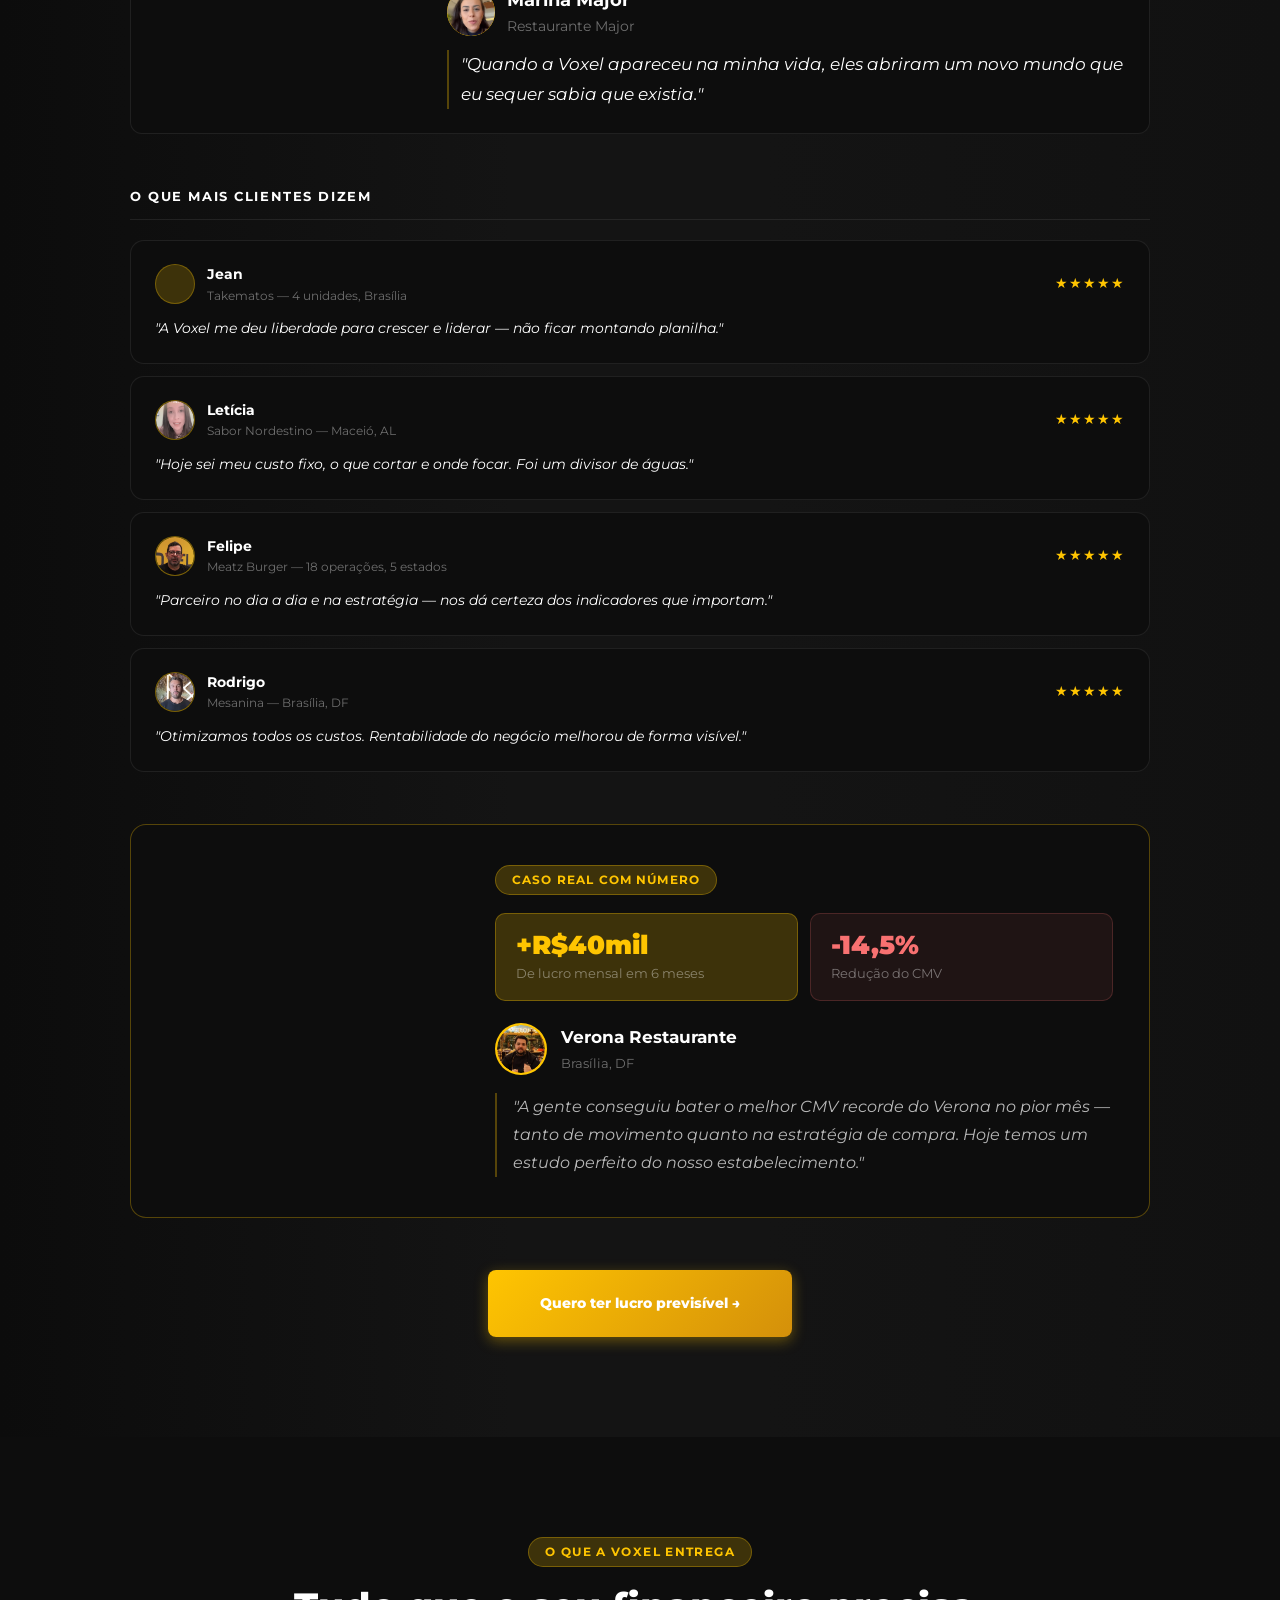
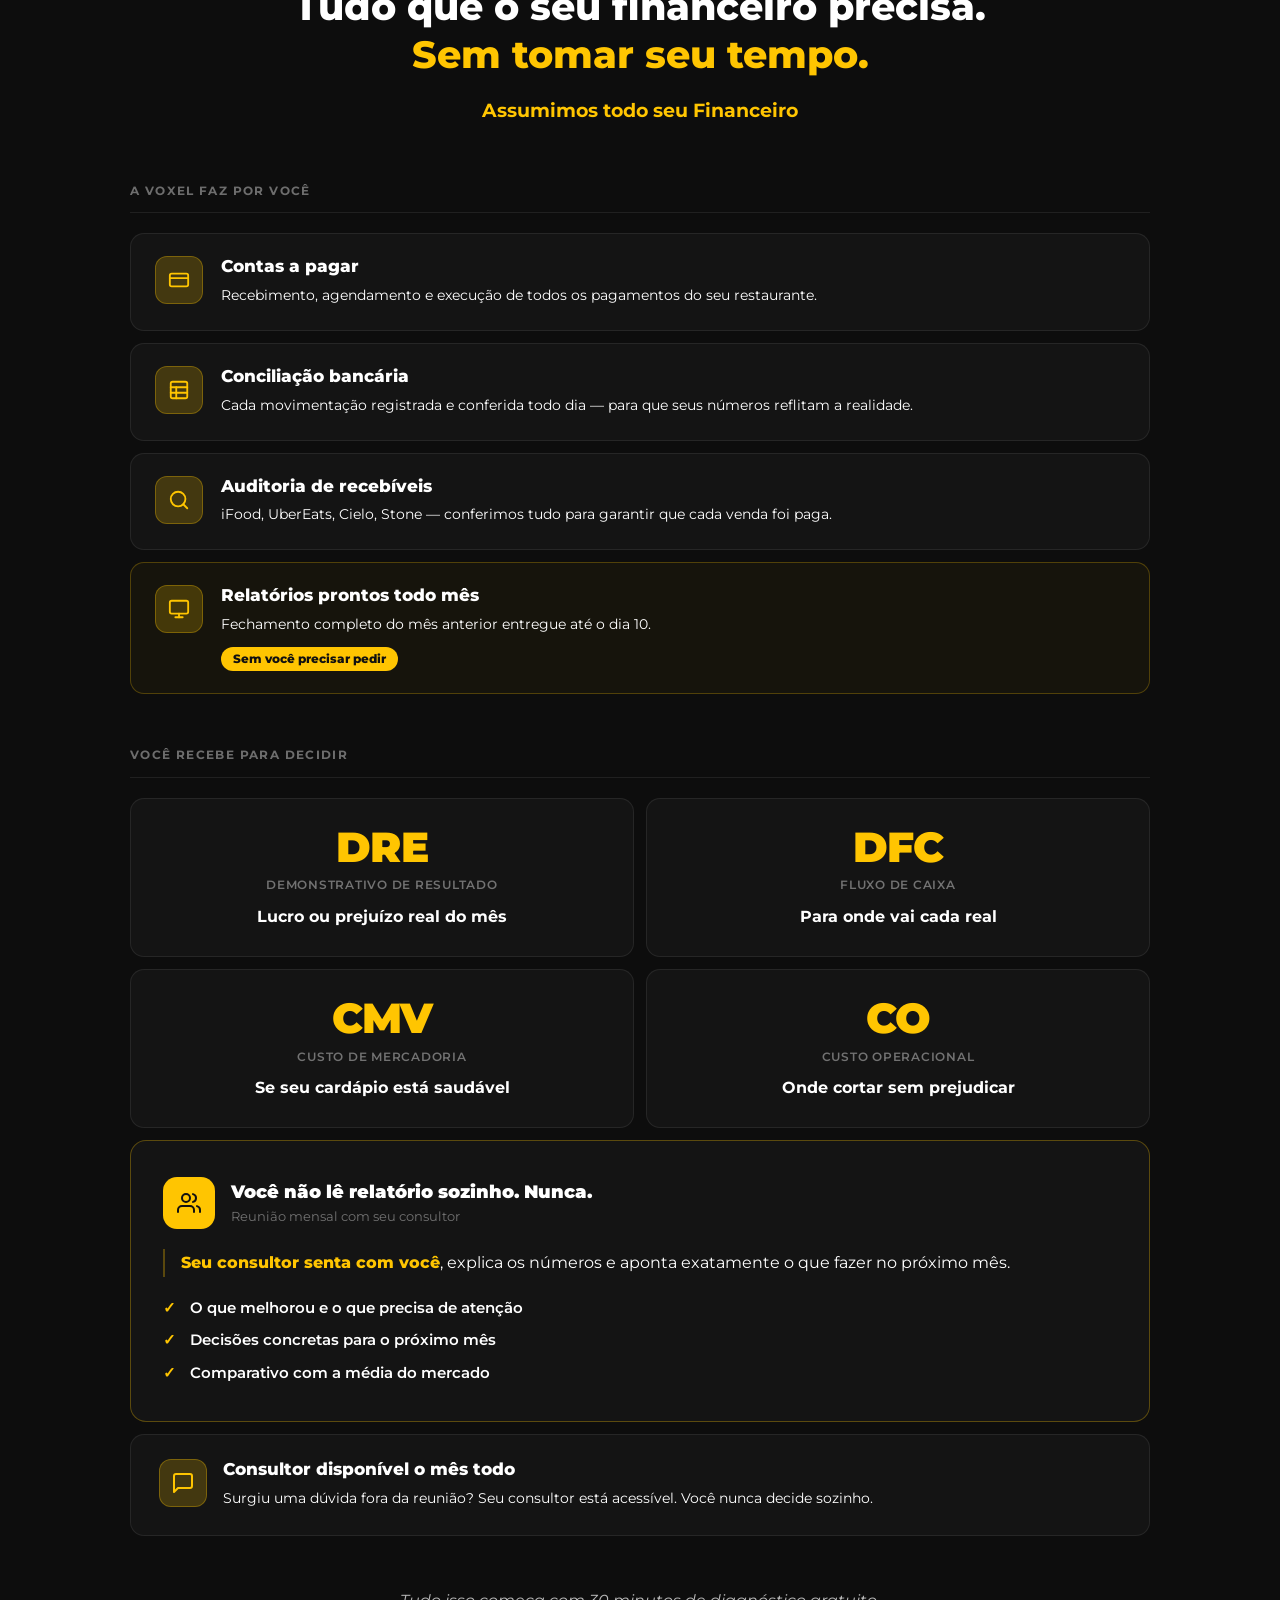
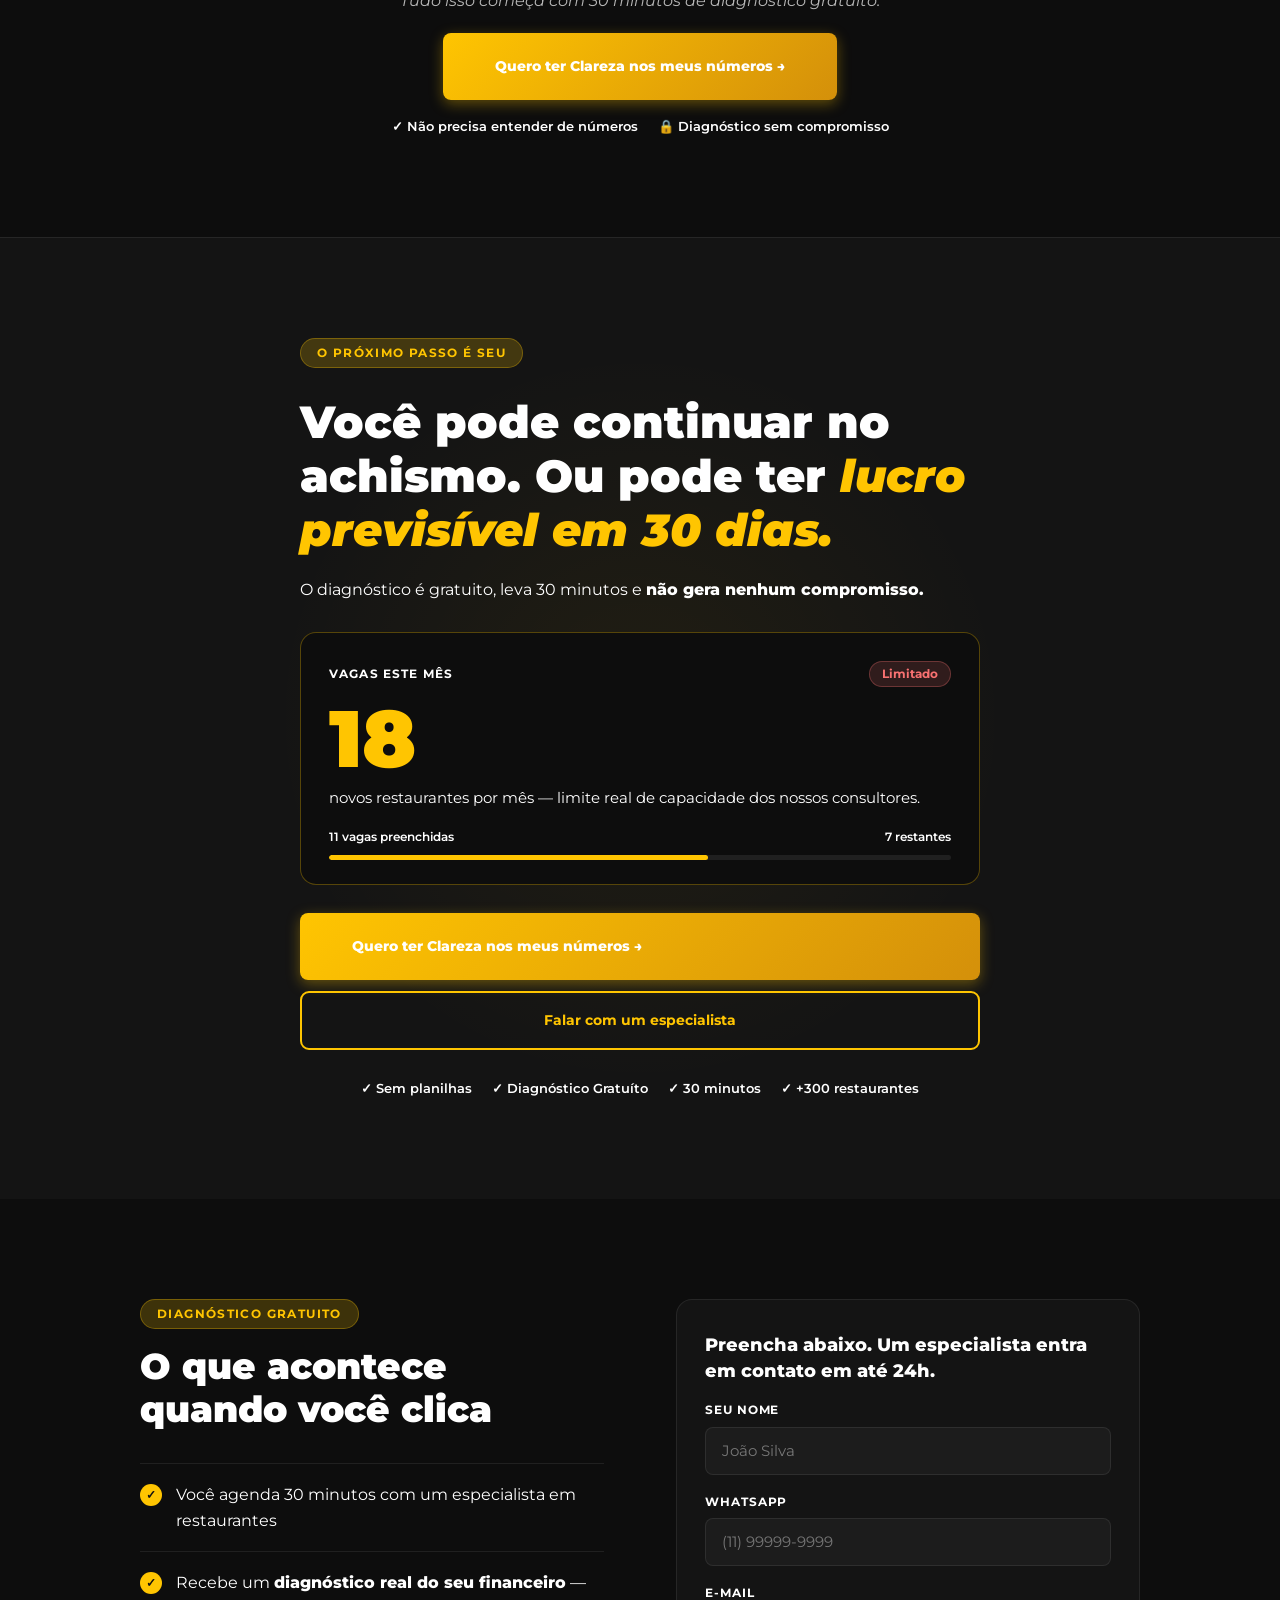
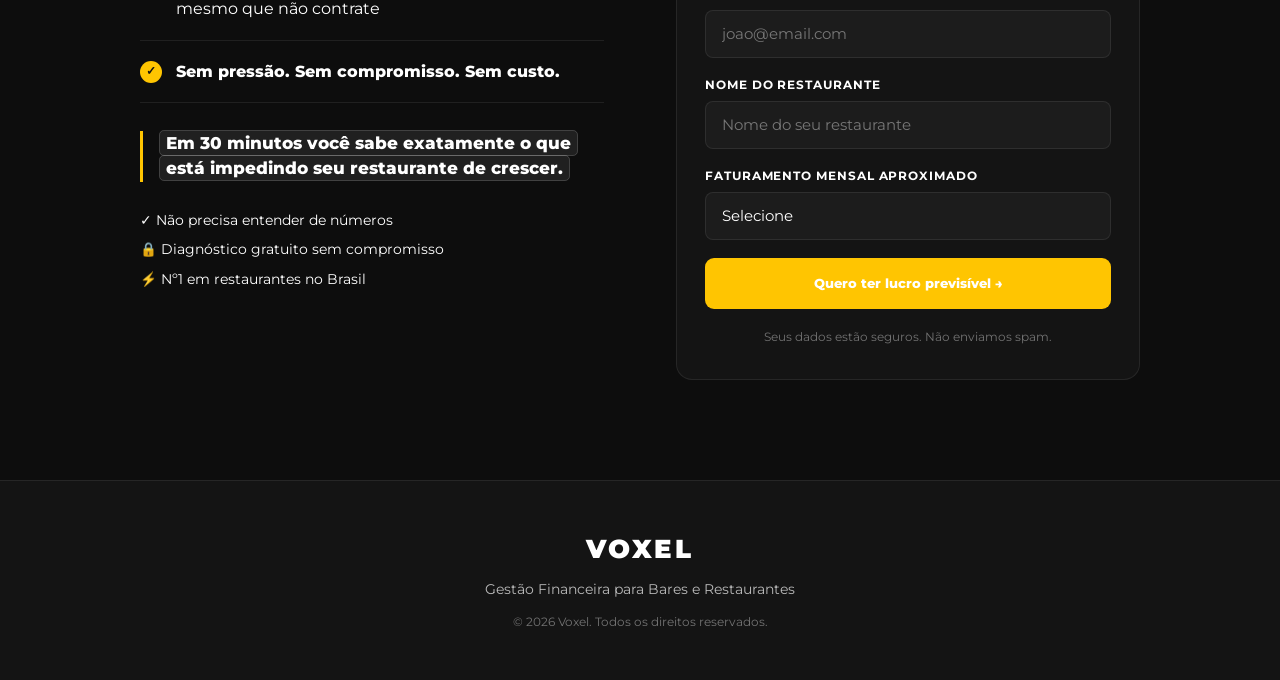
==== commit 26bafaa1: "Fix testimonials structure in pv1.html to match index.html - Replace fake video thumbnails with real" ====
--- a/pv1.html
+++ b/pv1.html
@@ -284,73 +284,82 @@
       <div class="prova__videos">
 
         <div class="pvideo reveal">
-          <div class="pvideo__thumb">
-            <div class="pvideo__play" aria-label="Reproduzir vídeo">
-              <svg viewBox="0 0 24 24" fill="currentColor">
-                <polygon points="5,3 19,12 5,21" />
-              </svg>
-            </div>
-            <span class="pvideo__dur">2:10</span>
-          </div>
-          <div class="pvideo__body">
-            <div class="pvideo__auth">
-              <div class="pvideo__av">A</div>
-              <div>
-                <strong>António</strong>
-                <span>Galo Grijo — Porto, Portugal</span>
+          <div class="pvideo__inner">
+            <div class="pvideo__video-col">
+              <vturb-smartplayer id="vid-69b1cc21faf9397e232e2bee"
+                style="display: block; width: 100%;"></vturb-smartplayer>
+              <script type="text/javascript">
+                var s = document.createElement("script");
+                s.src = "https://scripts.converteai.net/a185c488-7371-4c95-b8a1-96cebf9b0f98/players/69b1cc21faf9397e232e2bee/v4/player.js",
+                  s.async = !0, document.head.appendChild(s);
+              </script>
+            </div>
+            <div class="pvideo__body">
+              <div class="pvideo__auth">
+                <div class="pvideo__av"><img src="image/Antonio.webp" alt="António" width="48" height="48" loading="lazy" decoding="async"></div>
+                <div>
+                  <strong>António</strong>
+                  <span>Galo Grijo — Porto, Portugal</span>
+                </div>
               </div>
-            </div>
-            <blockquote class="pvideo__quote">
-              "Quem cuidava do financeiro era minha esposa. Isso gerava muito conflito. Hoje ganhei tranquilidade,
-              convívio familiar melhor e tempo para tocar meu negócio."
-            </blockquote>
+              <blockquote class="pvideo__quote">
+                "Quem cuidava do financeiro era minha esposa. Isso gerava muito conflito. Hoje ganhei tranquilidade,
+                convívio familiar melhor e tempo para tocar meu negócio."
+              </blockquote>
+            </div>
           </div>
         </div>
 
         <div class="pvideo reveal">
-          <div class="pvideo__thumb">
-            <div class="pvideo__play" aria-label="Reproduzir vídeo">
-              <svg viewBox="0 0 24 24" fill="currentColor">
-                <polygon points="5,3 19,12 5,21" />
-              </svg>
-            </div>
-            <span class="pvideo__dur">1:00</span>
-          </div>
-          <div class="pvideo__body">
-            <div class="pvideo__auth">
-              <div class="pvideo__av">S</div>
-              <div>
-                <strong>Sinval Júnior</strong>
-                <span>Dom Manju — Brasília, DF</span>
+          <div class="pvideo__inner">
+            <div class="pvideo__video-col">
+              <vturb-smartplayer id="vid-69b1d3b0ee2947d3ff28669d"
+                style="display: block; width: 100%;"></vturb-smartplayer>
+              <script type="text/javascript">
+                var s = document.createElement("script");
+                s.src = "https://scripts.converteai.net/a185c488-7371-4c95-b8a1-96cebf9b0f98/players/69b1d3b0ee2947d3ff28669d/v4/player.js",
+                  s.async = !0, document.head.appendChild(s);
+              </script>
+            </div>
+            <div class="pvideo__body">
+              <div class="pvideo__auth">
+                <div class="pvideo__av"><img src="image/Sinval.webp" alt="Sinval" width="48" height="48" loading="lazy" decoding="async"></div>
+                <div>
+                  <strong>Sinval Júnior</strong>
+                  <span>Dom Manju — Brasília, DF</span>
+                </div>
               </div>
-            </div>
-            <blockquote class="pvideo__quote">
-              "A gente tinha uma dor por não ter clareza. Saímos de uma reunião com a Voxel e encontramos um furo no
-              estoque que não víamos — e saímos com ações para resolver no mesmo dia."
-            </blockquote>
+              <blockquote class="pvideo__quote">
+                "A gente tinha uma dor por não ter clareza. Saímos de uma reunião com a Voxel e encontramos um furo no
+                estoque que não víamos — e saímos com ações para resolver no mesmo dia."
+              </blockquote>
+            </div>
           </div>
         </div>
 
         <div class="pvideo reveal">
-          <div class="pvideo__thumb">
-            <div class="pvideo__play" aria-label="Reproduzir vídeo">
-              <svg viewBox="0 0 24 24" fill="currentColor">
-                <polygon points="5,3 19,12 5,21" />
-              </svg>
-            </div>
-            <span class="pvideo__dur">1:15</span>
-          </div>
-          <div class="pvideo__body">
-            <div class="pvideo__auth">
-              <div class="pvideo__av">M</div>
-              <div>
-                <strong>Marina Major</strong>
-                <span>Restaurante Major</span>
+          <div class="pvideo__inner">
+            <div class="pvideo__video-col">
+              <vturb-smartplayer id="vid-69b1cbe3a10d9a398ab7a83c"
+                style="display: block; width: 100%;"></vturb-smartplayer>
+              <script type="text/javascript">
+                var s = document.createElement("script");
+                s.src = "https://scripts.converteai.net/a185c488-7371-4c95-b8a1-96cebf9b0f98/players/69b1cbe3a10d9a398ab7a83c/v4/player.js",
+                  s.async = !0, document.head.appendChild(s);
+              </script>
+            </div>
+            <div class="pvideo__body">
+              <div class="pvideo__auth">
+                <div class="pvideo__av"><img src="image/Marina.webp" alt="Marina" width="48" height="48" loading="lazy" decoding="async"></div>
+                <div>
+                  <strong>Marina Major</strong>
+                  <span>Restaurante Major</span>
+                </div>
               </div>
-            </div>
-            <blockquote class="pvideo__quote">
-              "Quando a Voxel apareceu na minha vida, eles abriram um novo mundo que eu sequer sabia que existia."
-            </blockquote>
+              <blockquote class="pvideo__quote">
+                "Quando a Voxel apareceu na minha vida, eles abriram um novo mundo que eu sequer sabia que existia."
+              </blockquote>
+            </div>
           </div>
         </div>
 
@@ -365,7 +374,7 @@
         <div class="pcard reveal">
           <div class="pcard__top">
             <div class="pcard__auth">
-              <div class="pcard__av">J</div>
+              <div class="pcard__av"><img src="image/Jean.webp" alt="Jean" width="40" height="40" loading="lazy" decoding="async"></div>
               <div>
                 <strong>Jean</strong>
                 <span>Takematos — 4 unidades, Brasília</span>
@@ -379,7 +388,7 @@
         <div class="pcard reveal">
           <div class="pcard__top">
             <div class="pcard__auth">
-              <div class="pcard__av">L</div>
+              <div class="pcard__av"><img src="image/leticia.webp" alt="Letícia" width="40" height="40" loading="lazy" decoding="async"></div>
               <div>
                 <strong>Letícia</strong>
                 <span>Sabor Nordestino — Maceió, AL</span>
@@ -393,7 +402,7 @@
         <div class="pcard reveal">
           <div class="pcard__top">
             <div class="pcard__auth">
-              <div class="pcard__av">F</div>
+              <div class="pcard__av"><img src="image/Felipe.webp" alt="Felipe" width="40" height="40" loading="lazy" decoding="async"></div>
               <div>
                 <strong>Felipe</strong>
                 <span>Meatz Burger — 18 operações, 5 estados</span>
@@ -408,7 +417,7 @@
         <div class="pcard reveal">
           <div class="pcard__top">
             <div class="pcard__auth">
-              <div class="pcard__av">R</div>
+              <div class="pcard__av"><img src="image/Rodrigo.webp" alt="Rodrigo" width="40" height="40" loading="lazy" decoding="async"></div>
               <div>
                 <strong>Rodrigo</strong>
                 <span>Mesanina — Brasília, DF</span>
@@ -423,30 +432,40 @@
 
       <!-- CASO REAL COM NÚMERO -->
       <div class="caso-real reveal">
-        <div class="caso-real__badge">Caso real com número</div>
-        <div class="caso-real__num">26,5%</div>
-        <p class="caso-real__desc">de CMV — recorde no pior mês do ano</p>
-        <div class="caso-real__row">
-          <div class="caso-real__mini caso-real__mini--red">
-            <span>-3,5%</span>
-            <small>redução no CMV vs meta</small>
-          </div>
-          <div class="caso-real__mini caso-real__mini--gold">
-            <span>outubro</span>
-            <small>mês mais fraco de Brasília</small>
-          </div>
-        </div>
-        <div class="caso-real__auth">
-          <div class="caso-real__av">V</div>
-          <div>
-            <strong>Verona Restaurante</strong>
-            <span>Brasília, DF</span>
-          </div>
-        </div>
-        <blockquote class="caso-real__quote">
-          "A gente conseguiu bater o melhor CMV recorde do Verona no pior mês — tanto de movimento quanto na estratégia
-          de compra. Hoje temos um estudo perfeito do nosso estabelecimento."
-        </blockquote>
+        <div class="caso-real__video-col">
+          <vturb-smartplayer id="vid-69b2380a46625199476510ea" style="display: block; width: 100%;"></vturb-smartplayer>
+          <script type="text/javascript">
+            var s = document.createElement("script");
+            s.src = "https://scripts.converteai.net/a185c488-7371-4c95-b8a1-96cebf9b0f98/players/69b2380a46625199476510ea/v4/player.js",
+              s.async = !0, document.head.appendChild(s);
+          </script>
+        </div>
+        <div class="caso-real__body">
+          <div class="caso-real__badge">Caso real com número</div>
+          <div class="caso-real__row">
+            <div class="caso-real__mini caso-real__mini--gold">
+              <span>+R$40mil</span>
+              <small>De lucro mensal em 6 meses</small>
+            </div>
+            <div class="caso-real__mini caso-real__mini--red">
+              <span>-14,5%</span>
+              <small>Redução do CMV</small>
+            </div>
+          </div>
+          <div class="caso-real__auth">
+            <div class="caso-real__av">
+              <img src="image/Verona.webp" alt="Verona Restaurante" width="52" height="52" loading="lazy" decoding="async">
+            </div>
+            <div>
+              <strong>Verona Restaurante</strong>
+              <span>Brasília, DF</span>
+            </div>
+          </div>
+          <blockquote class="caso-real__quote">
+            "A gente conseguiu bater o melhor CMV recorde do Verona no pior mês — tanto de movimento quanto na estratégia
+            de compra. Hoje temos um estudo perfeito do nosso estabelecimento."
+          </blockquote>
+        </div>
       </div>
 
       <!-- CTA -->
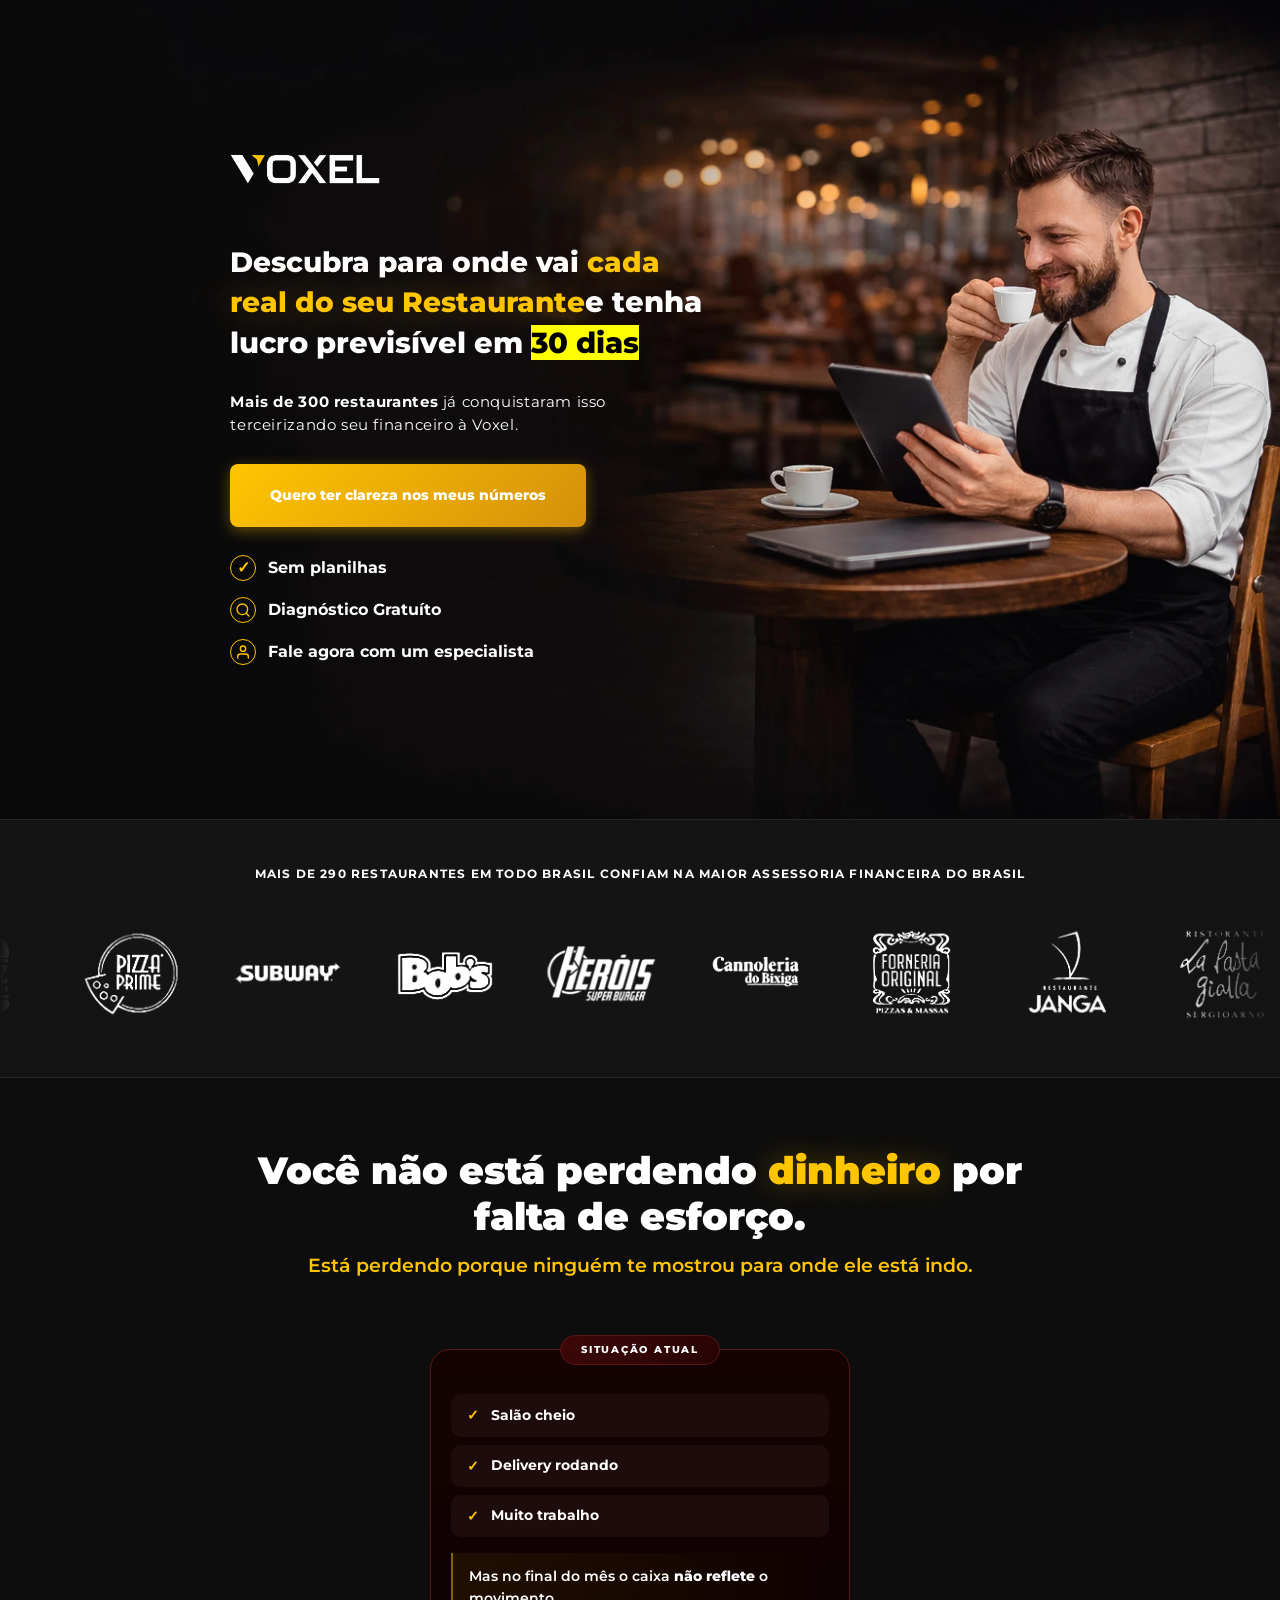
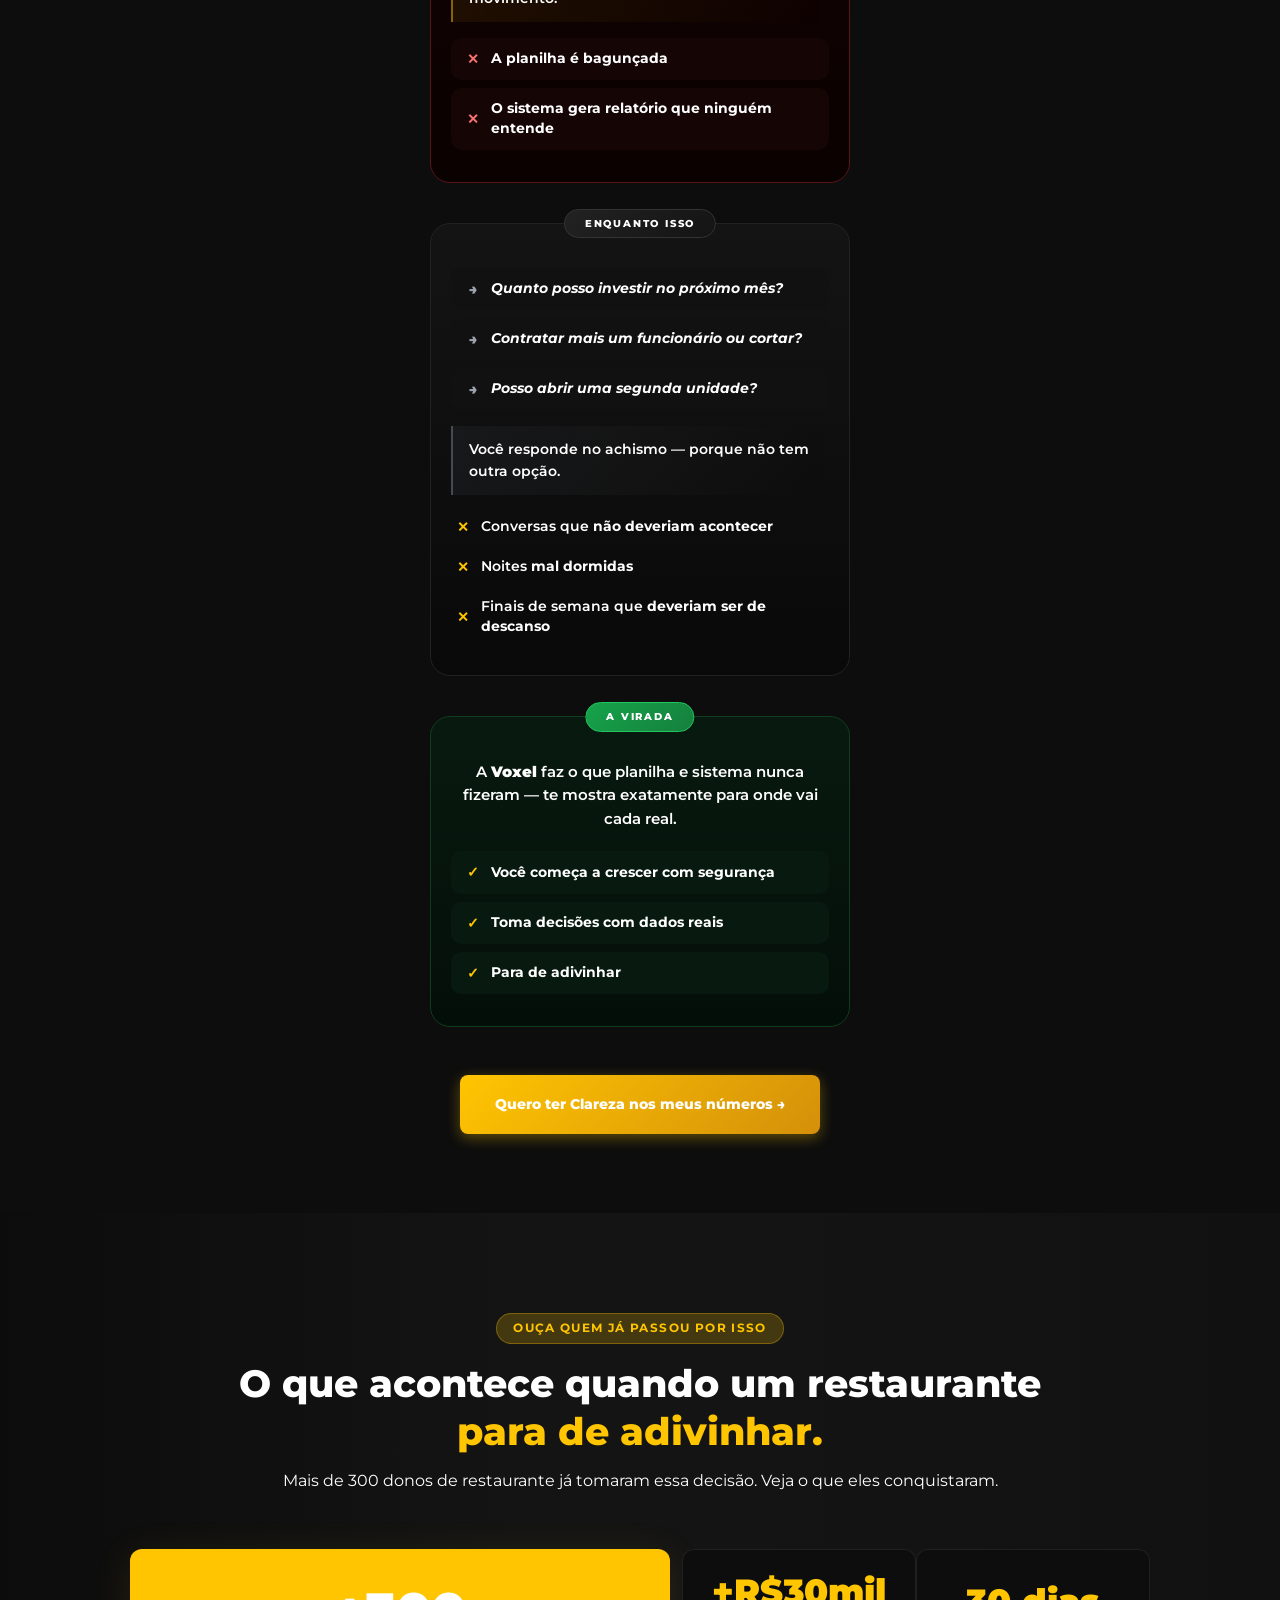
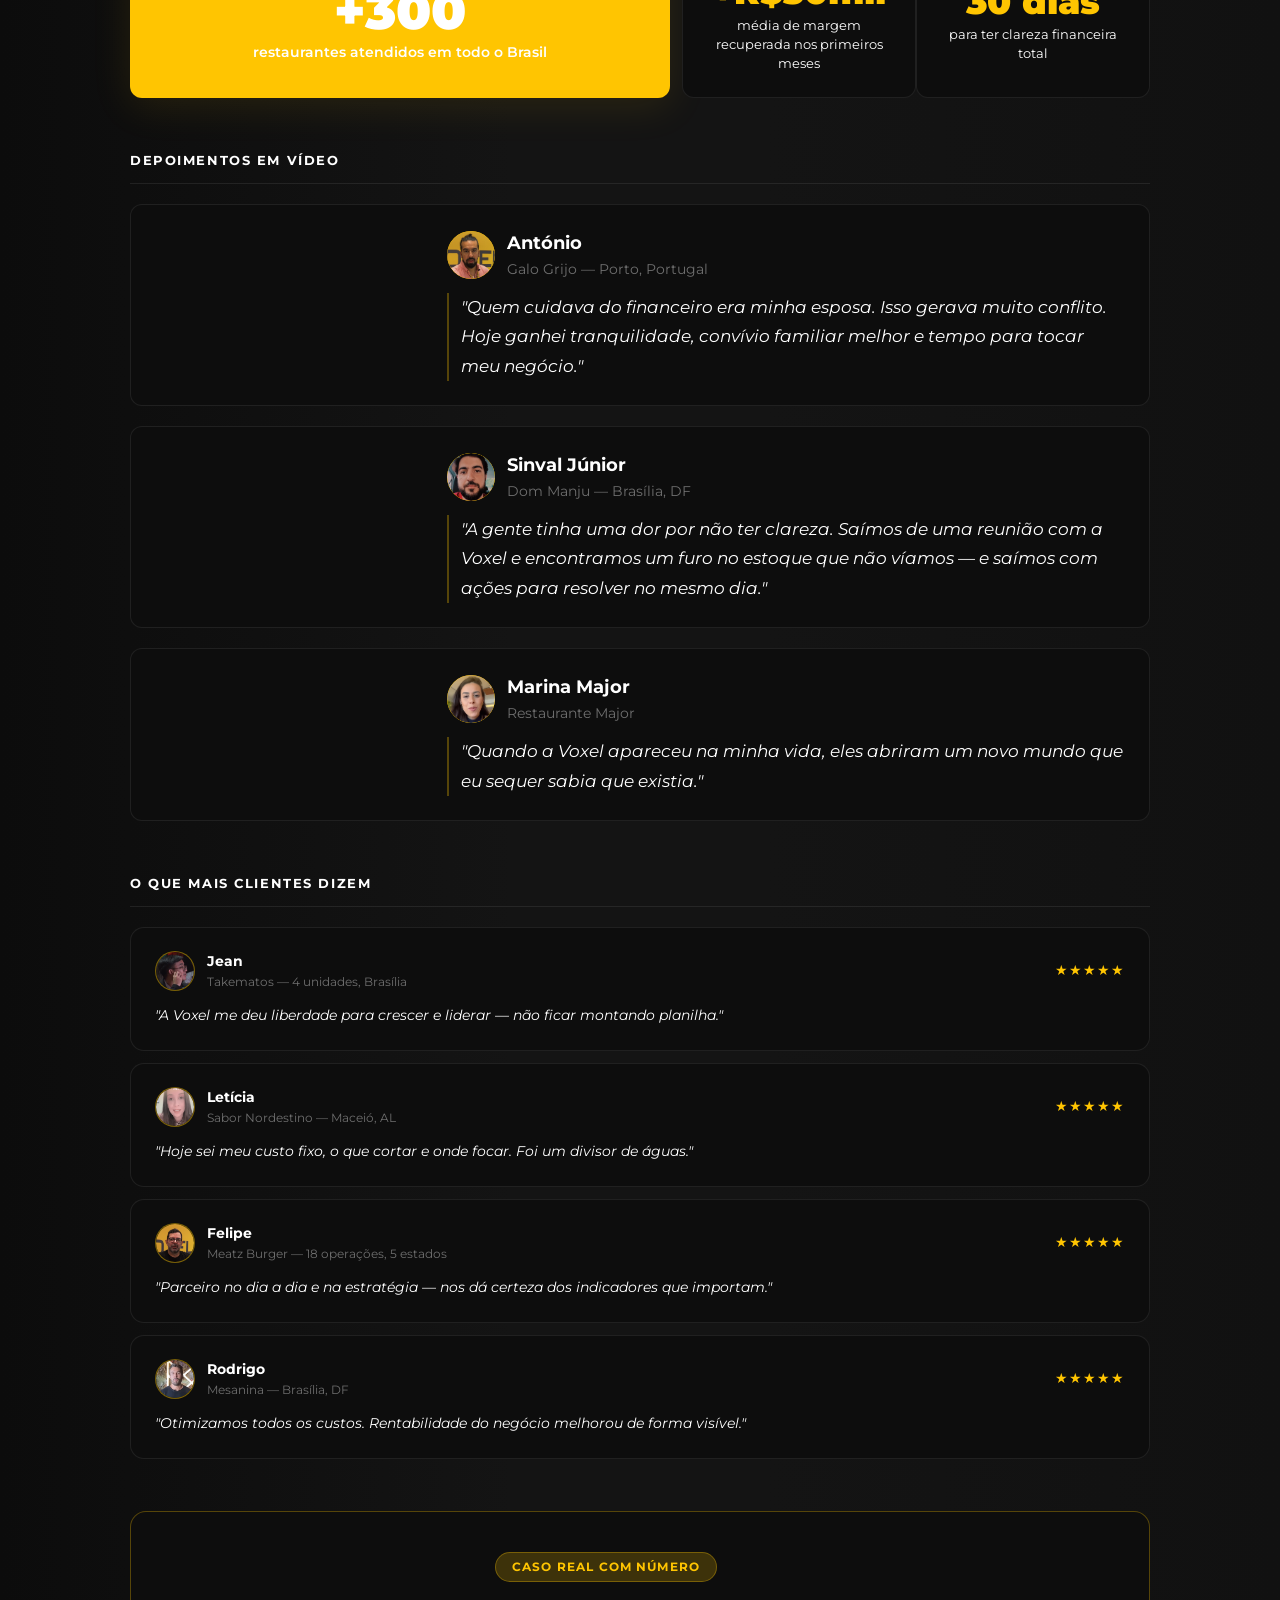
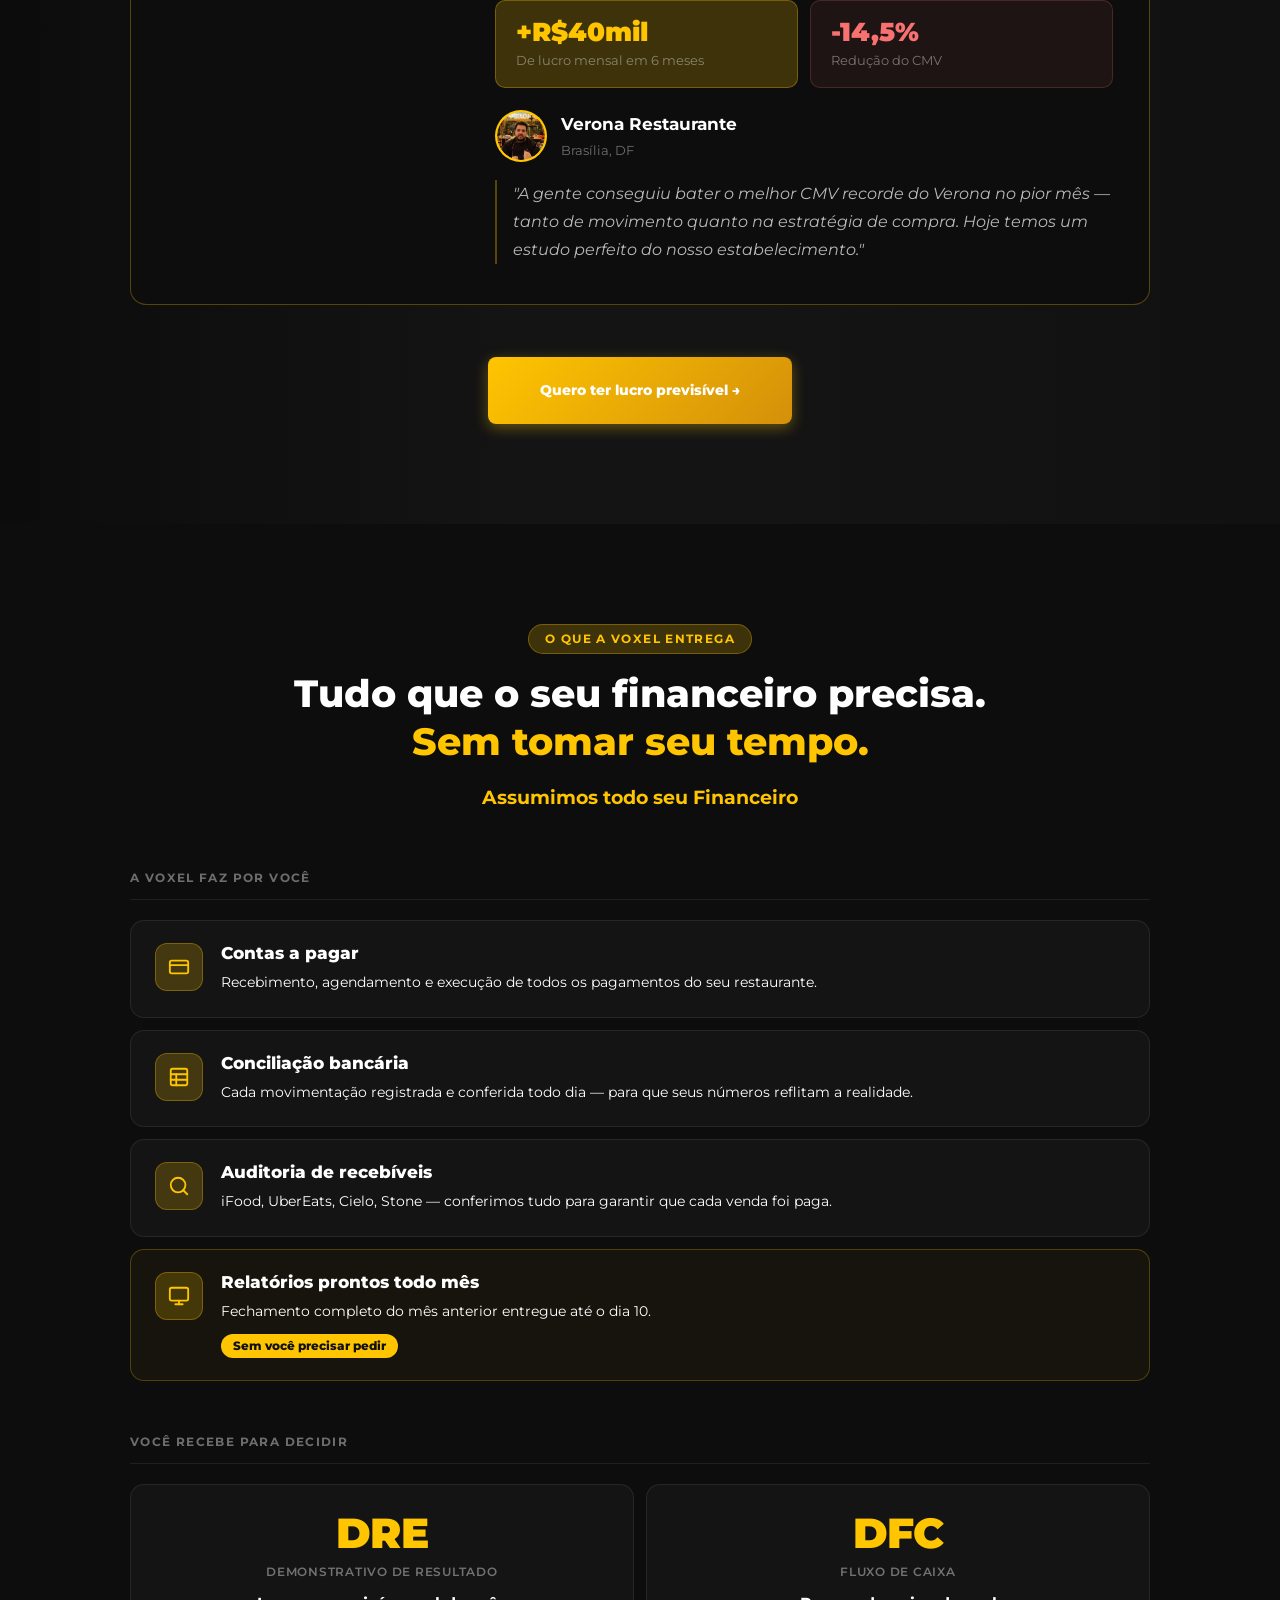
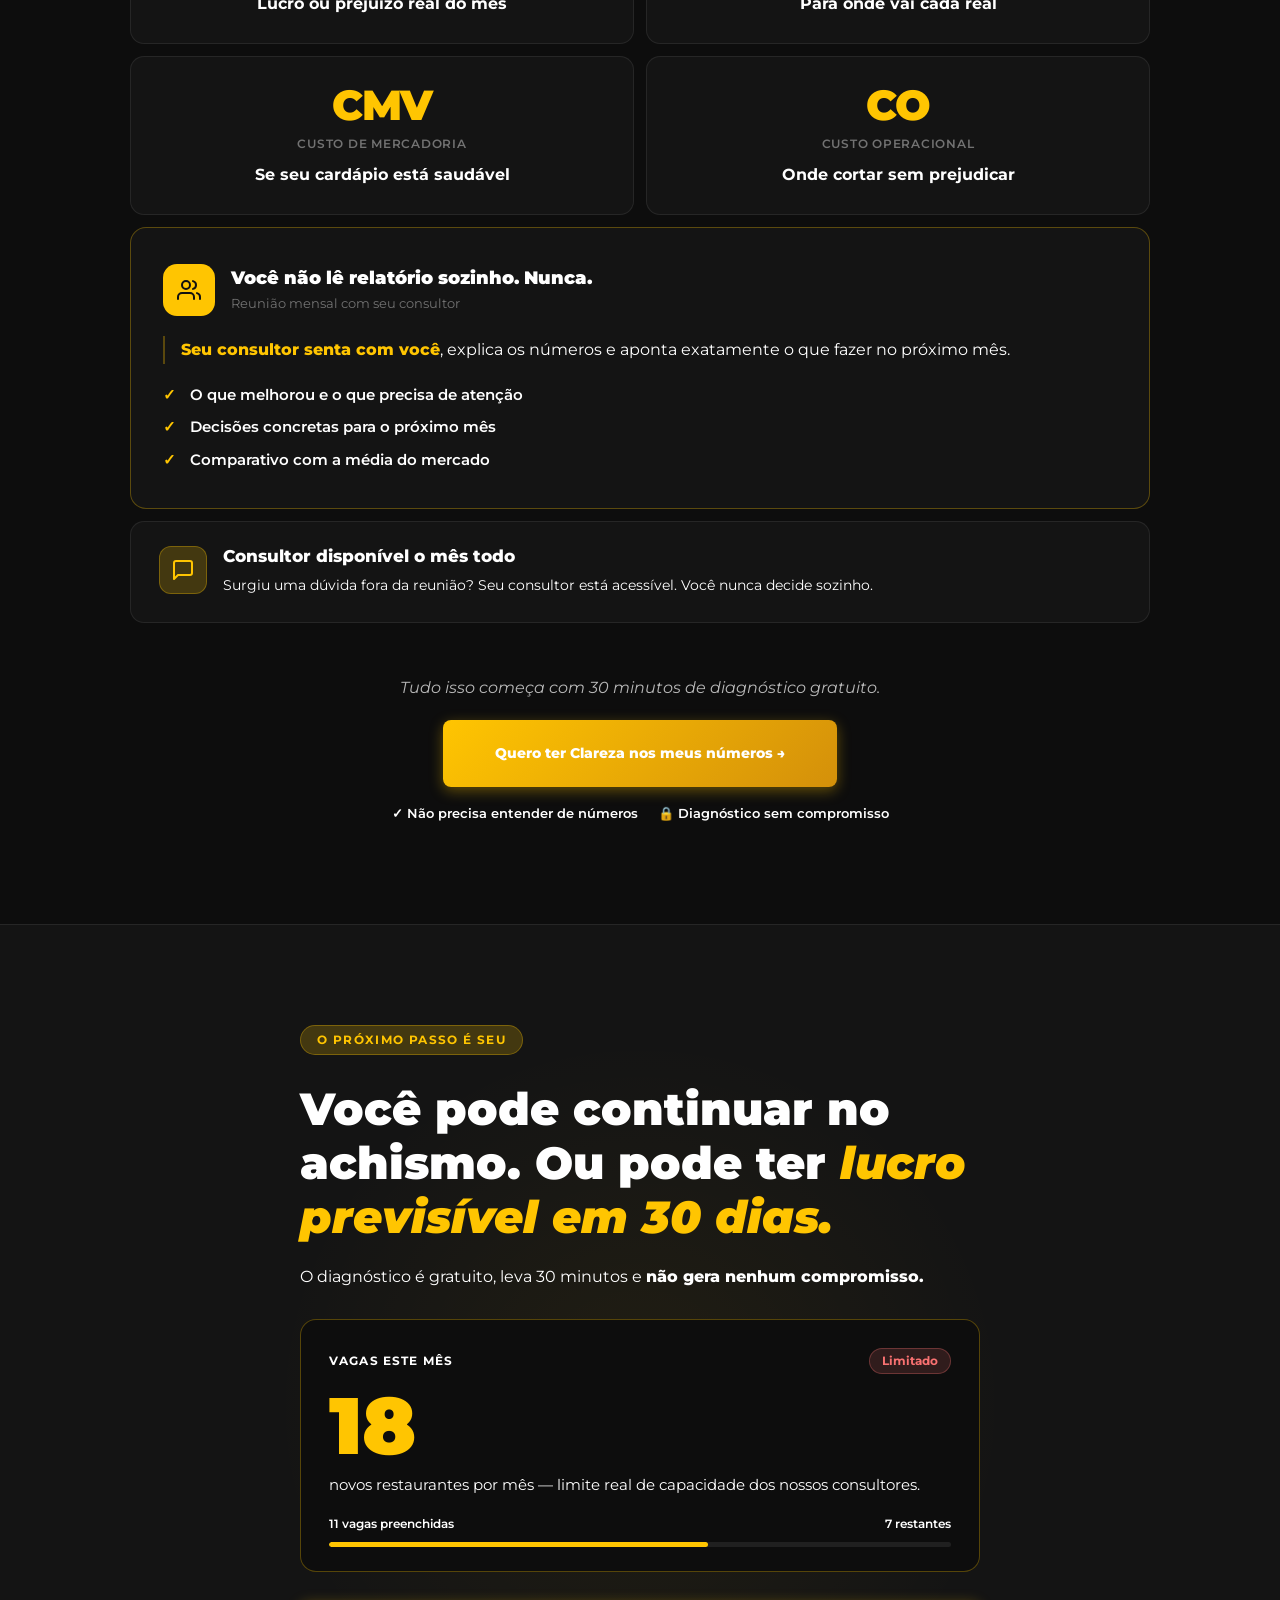
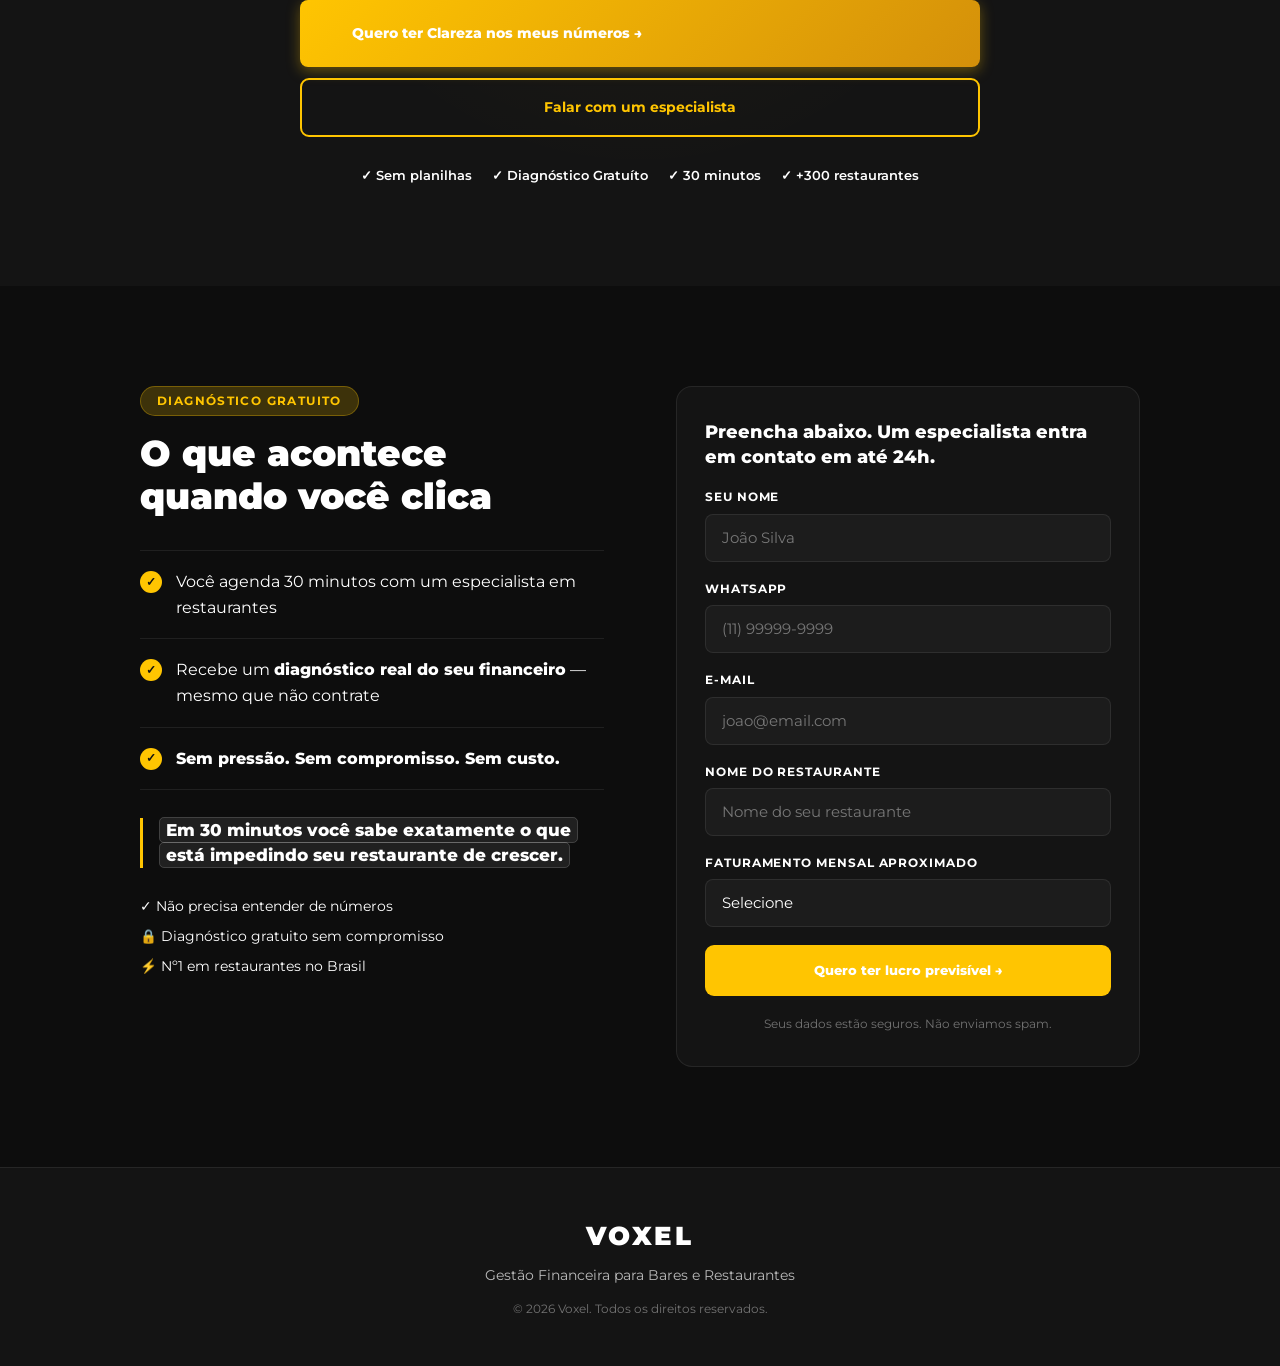
==== commit e0fccdaf: "Fix dor section structure in pv1.html to use card layout Replace old dor__bloco structure with moder" ====
--- a/pv1.html
+++ b/pv1.html
@@ -172,70 +172,82 @@
   <section class="dor" id="dor">
     <div class="wrap">
 
-      <!-- Eyebrow -->
-      <p class="dor__eyebrow reveal">Isso soa familiar?</p>
-
-      <!-- Headline da dobra -->
       <h2 class="dor__headline reveal">
-        Você não está perdendo dinheiro por falta de esforço.
+        Você não está perdendo <span class="dor__headline--gold">dinheiro</span> por falta de esforço.
         <span class="dor__headline--sub">Está perdendo porque ninguém te mostrou para onde ele está indo.</span>
       </h2>
 
-      <!-- Bloco 1: O problema -->
-      <div class="dor__bloco1">
-        <div class="dor__bloco-num">1</div>
-        <div class="dor__bloco-body">
-          <h3 class="dor__bloco-title">O problema</h3>
-          <div class="dor__checks">
-            <p><span class="check-green">✓</span> Salão cheio &nbsp;<span class="check-green">✓</span> Delivery rodando
-              &nbsp;<span class="check-green">✓</span> Trabalhando muito</p>
-          </div>
-          <p class="dor__bloco-text">Mas no final do mês o caixa não reflete o movimento.</p>
-          <div class="dor__negatives">
-            <p><span class="x-red">✕</span> A planilha é bagunçada</p>
-            <p><span class="x-red">✕</span> O sistema gera relatório que ninguém entende</p>
-          </div>
-        </div>
-      </div>
-
-      <!-- Bloco 2: Enquanto isso -->
-      <div class="dor__bloco reveal">
-        <div class="dor__bloco-num">2</div>
-        <div class="dor__bloco-body">
-          <h3 class="dor__bloco-title">Enquanto isso</h3>
-          <div class="dor__questions">
-            <p><span class="q-mark">?</span> Quanto posso investir no próximo mês?</p>
-            <p><span class="q-mark">?</span> Contratar mais um funcionário ou cortar?</p>
-            <p><span class="q-mark">?</span> Posso abrir uma segunda unidade?</p>
-          </div>
-          <p class="dor__bloco-text">Você responde no achismo — porque não tem outra opção.</p>
-          <p class="dor__bloco-text">E o financeiro vai para casa com você.</p>
-          <div class="dor__consequencias">
-            <span>— Conversas que não deveriam acontecer</span>
-            <span>— Noites mal dormidas</span>
-            <span>— Finais de semana que deveriam ser de descanso</span>
-          </div>
-        </div>
-      </div>
-
-      <!-- Bloco 3: A virada -->
-      <div class="dor__bloco dor__bloco--virada reveal">
-        <div class="dor__bloco-num">3</div>
-        <div class="dor__bloco-body">
-          <h3 class="dor__bloco-title">A virada</h3>
-          <p class="dor__bloco-text dor__bloco-text--big">
-            A Voxel faz o que planilha e sistema nunca fizeram —<br>
-            <strong>te mostra exatamente para onde vai cada real</strong>
-          </p>
-          <div class="dor__virada-checks">
-            <p><span class="check-gold">✓</span> Você começa a crescer com segurança</p>
-            <p><span class="check-gold">✓</span> Toma decisões com dados reais</p>
-            <p><span class="check-gold">✓</span> Para de adivinhar</p>
-          </div>
-        </div>
-      </div>
-
-      <!-- CTA da dobra 2 -->
+      <div class="dor__cards-wrap">
+
+        <div class="dor__card dor__card--problema reveal">
+          <div class="dor__card-badge">Situação atual</div>
+          <div class="dor__card-items">
+            <div class="dor__card-item dor__card-item--green">
+              <i class="ico">✓</i><span>Salão <strong>cheio</strong></span>
+            </div>
+            <div class="dor__card-item dor__card-item--green">
+              <i class="ico">✓</i><span>Delivery <strong>rodando</strong></span>
+            </div>
+            <div class="dor__card-item dor__card-item--green">
+              <i class="ico">✓</i><span>Muito <strong>trabalho</strong></span>
+            </div>
+          </div>
+          <p class="dor__card-text">Mas no final do mês o caixa <strong>não reflete</strong> o movimento.</p>
+          <div class="dor__card-items">
+            <div class="dor__card-item dor__card-item--red">
+              <i class="ico ico--red">✕</i><span>A planilha é bagunçada</span>
+            </div>
+            <div class="dor__card-item dor__card-item--red">
+              <i class="ico ico--red">✕</i><span>O sistema gera relatório que ninguém entende</span>
+            </div>
+          </div>
+        </div>
+
+        <div class="dor__card dor__card--cinza reveal">
+          <div class="dor__card-badge">Enquanto isso</div>
+          <div class="dor__card-items">
+            <div class="dor__card-item dor__card-item--dark">
+              <i class="ico ico--gray">→</i><span>Quanto <strong>posso investir</strong> no próximo mês?</span>
+            </div>
+            <div class="dor__card-item dor__card-item--dark">
+              <i class="ico ico--gray">→</i><span><strong>Contratar</strong> mais um funcionário ou <strong>cortar</strong>?</span>
+            </div>
+            <div class="dor__card-item dor__card-item--dark">
+              <i class="ico ico--gray">→</i><span>Posso abrir uma <strong>segunda unidade</strong>?</span>
+            </div>
+          </div>
+          <p class="dor__card-text">Você responde no achismo — porque não tem outra opção.</p>
+          <div class="dor__card-items">
+            <div class="dor__card-item dor__card-item--ghost">
+              <i class="ico">✕</i><span>Conversas que <strong>não deveriam acontecer</strong></span>
+            </div>
+            <div class="dor__card-item dor__card-item--ghost">
+              <i class="ico">✕</i><span>Noites <strong>mal dormidas</strong></span>
+            </div>
+            <div class="dor__card-item dor__card-item--ghost">
+              <i class="ico">✕</i><span>Finais de semana que <strong>deveriam ser de descanso</strong></span>
+            </div>
+          </div>
+        </div>
+
+        <div class="dor__card dor__card--virada reveal">
+          <div class="dor__card-badge dor__card-badge--green">A Virada</div>
+          <p class="dor__card-text--virada">A <strong>Voxel</strong> faz o que planilha e sistema nunca fizeram — te mostra exatamente para onde vai cada real.</p>
+          <div class="dor__card-items">
+            <div class="dor__card-item dor__card-item--gold">
+              <i class="ico">✓</i><span>Você começa a crescer <strong>com segurança</strong></span>
+            </div>
+            <div class="dor__card-item dor__card-item--gold">
+              <i class="ico">✓</i><span>Toma decisões com <strong>dados reais</strong></span>
+            </div>
+            <div class="dor__card-item dor__card-item--gold">
+              <i class="ico">✓</i><span>Para de <strong>adivinhar</strong></span>
+            </div>
+          </div>
+        </div>
+
+      </div>
+
       <div class="dor__cta-wrap reveal">
         <a href="#formulario" class="cta-gold">Quero ter Clareza nos meus números →</a>
       </div>
